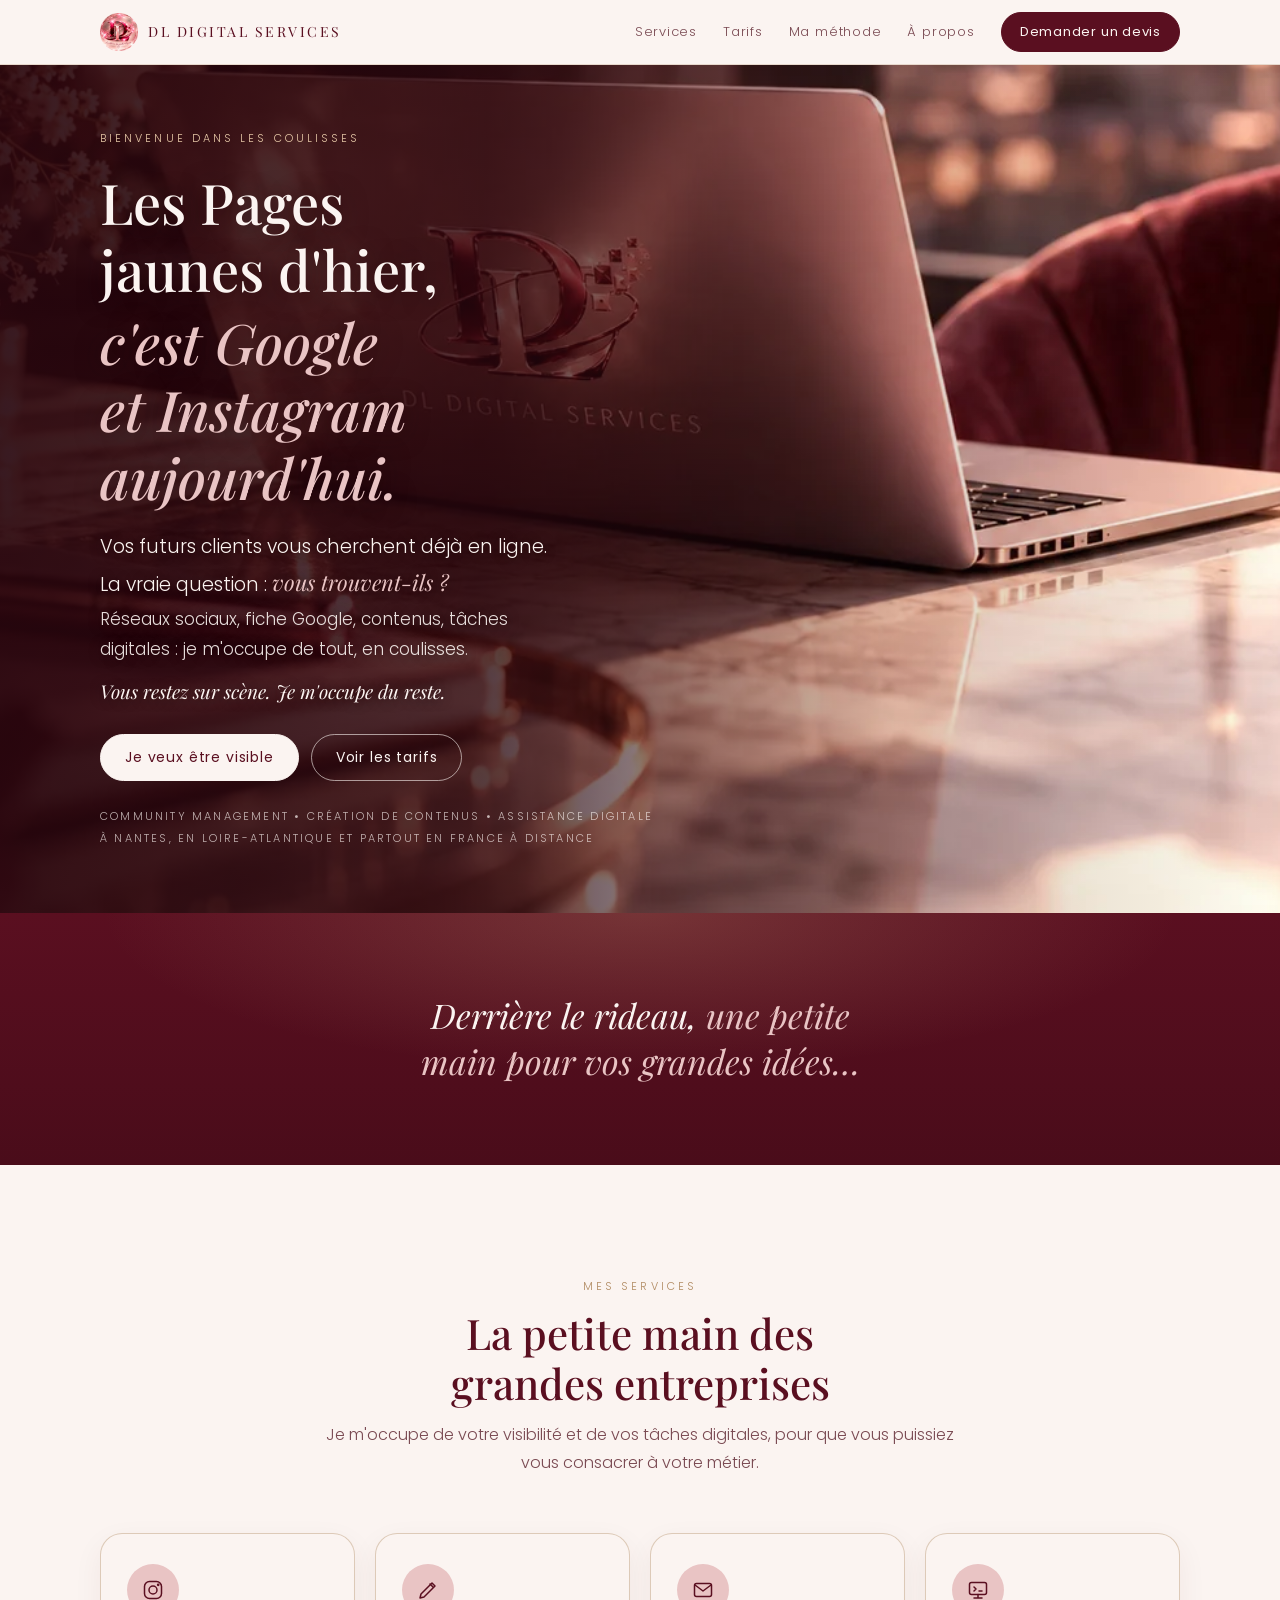
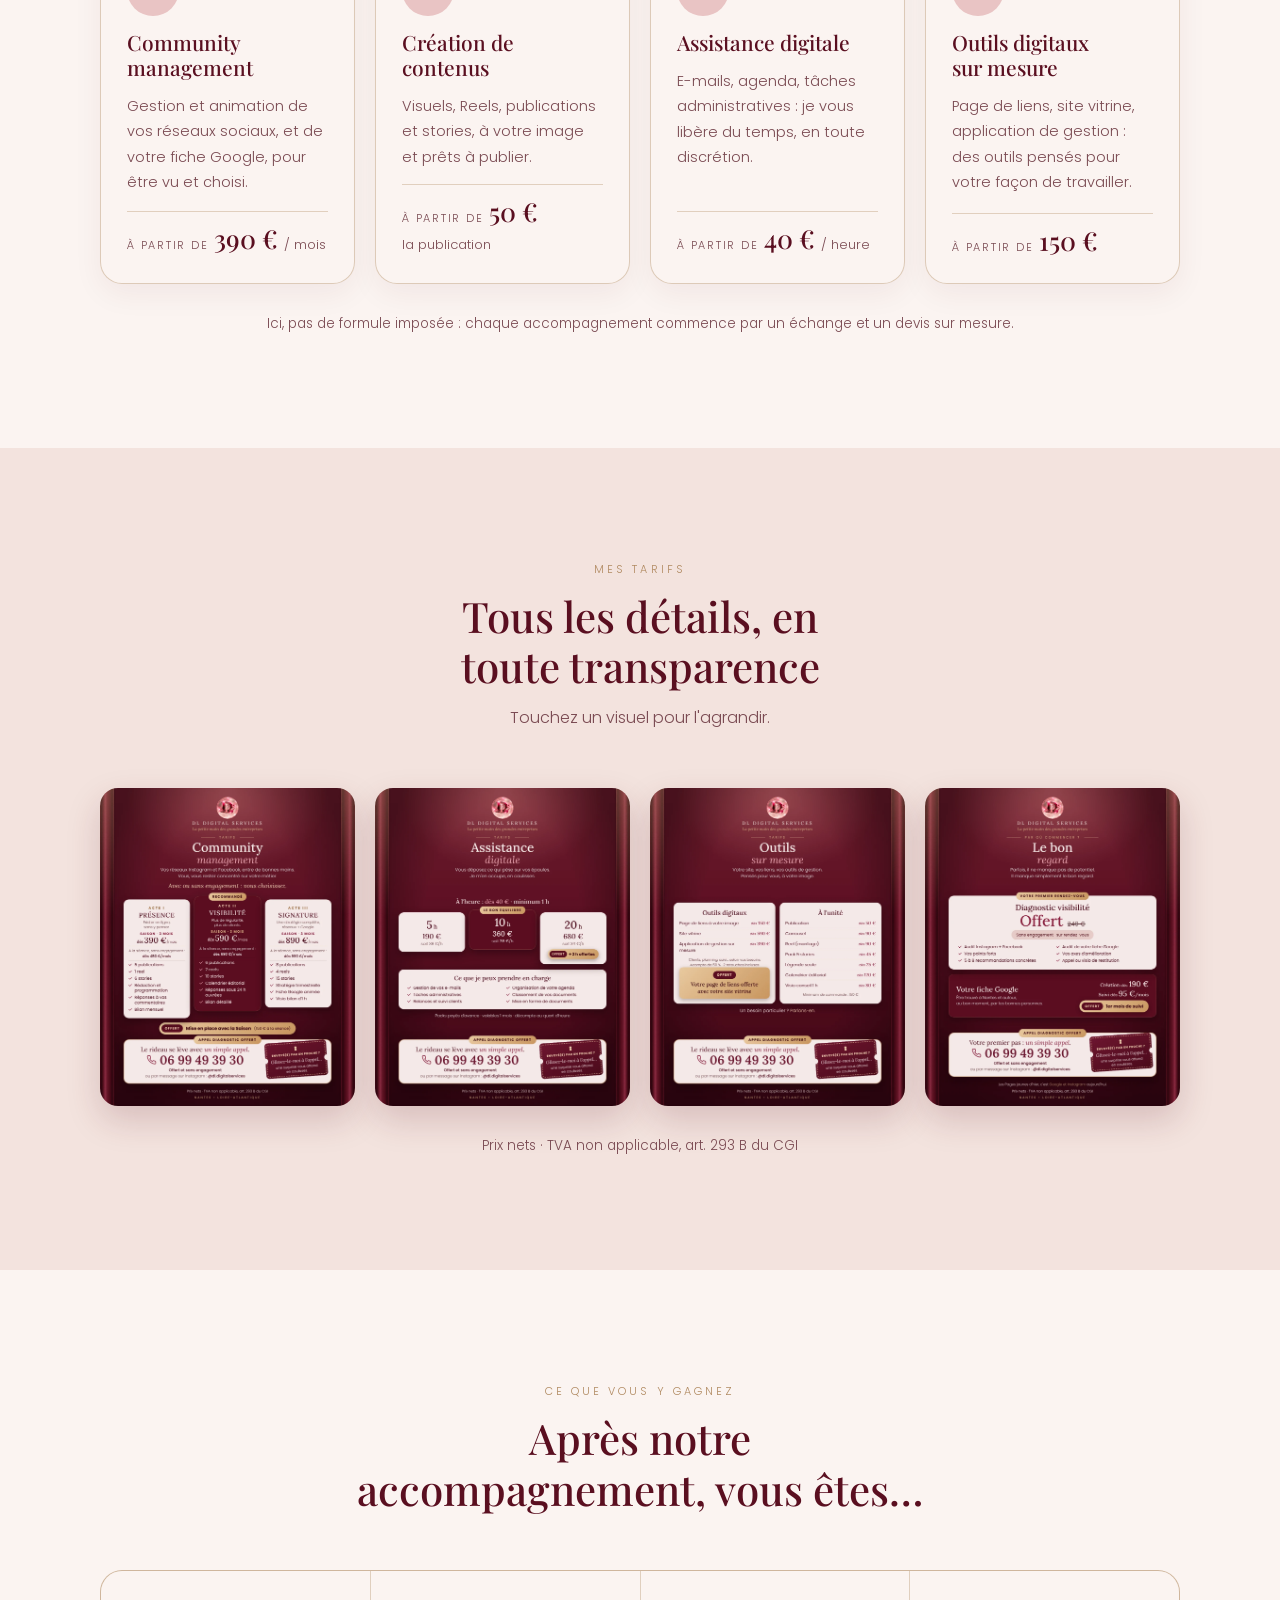
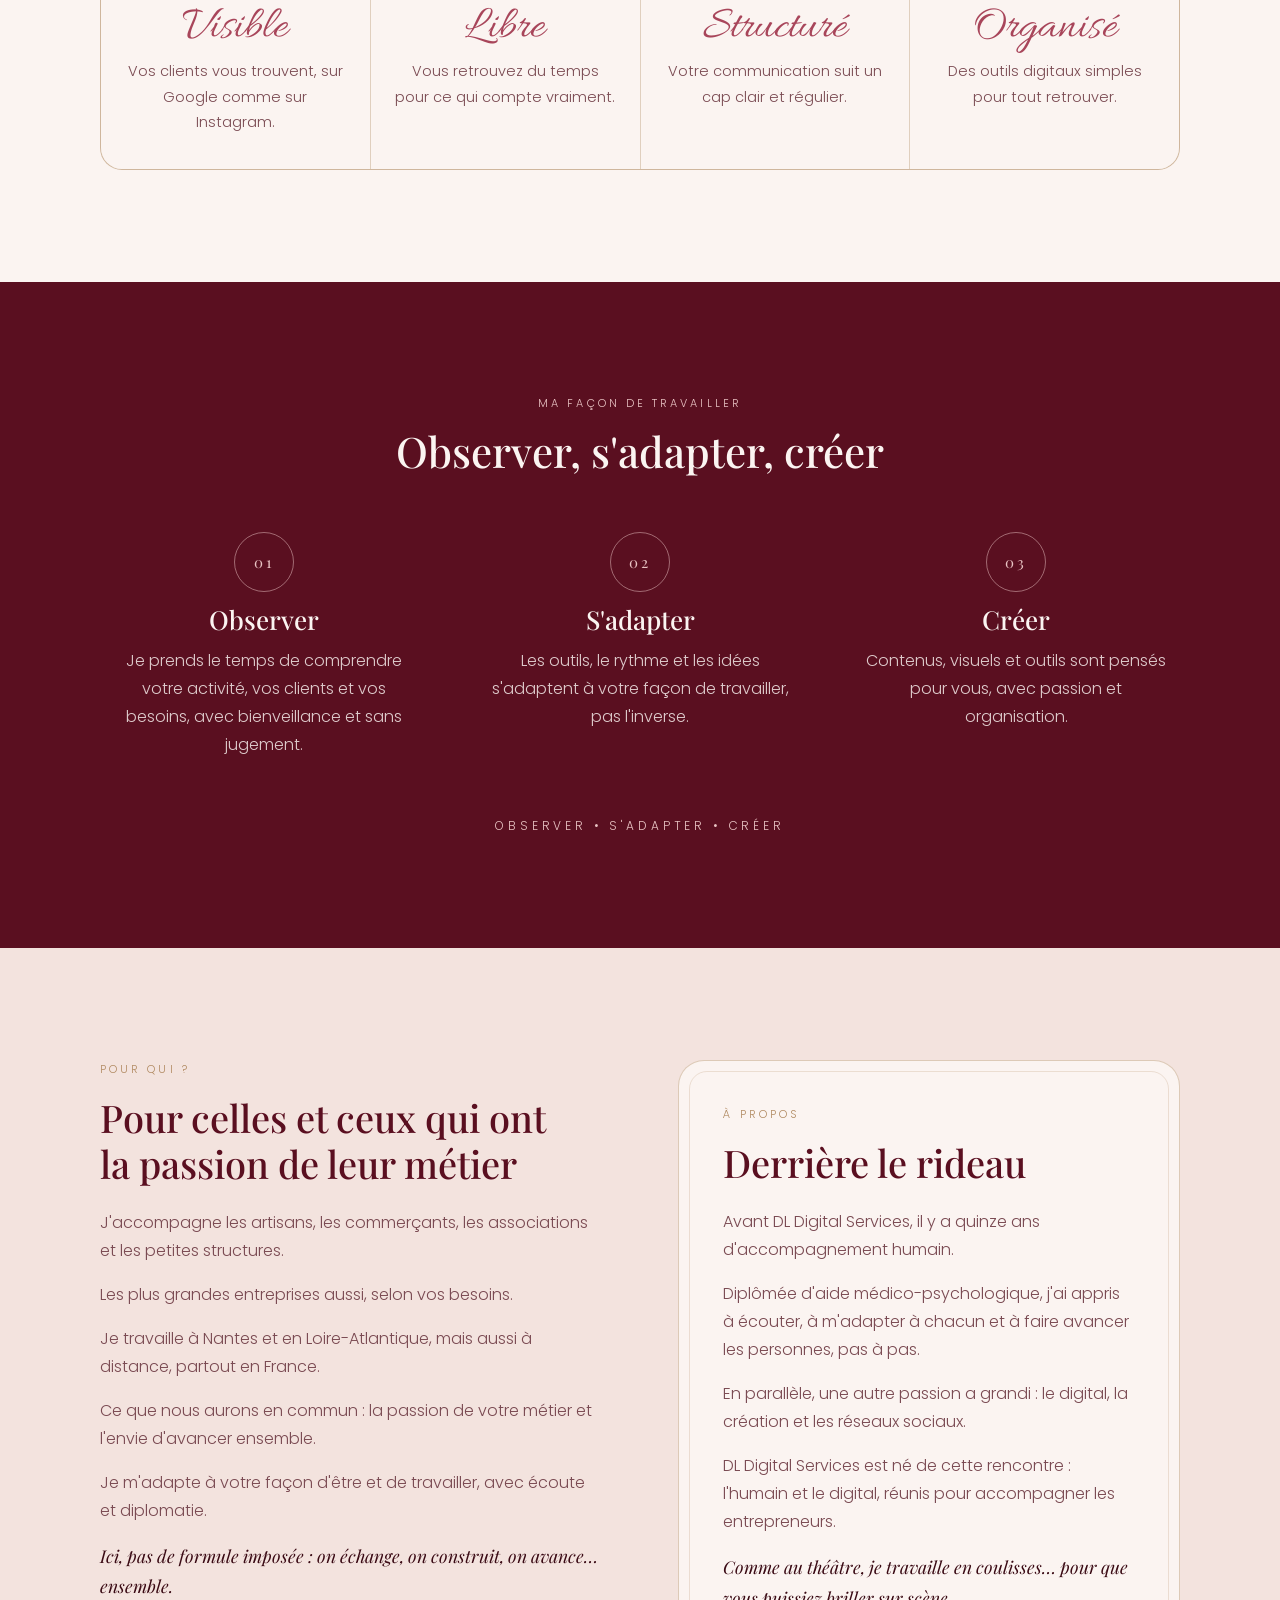
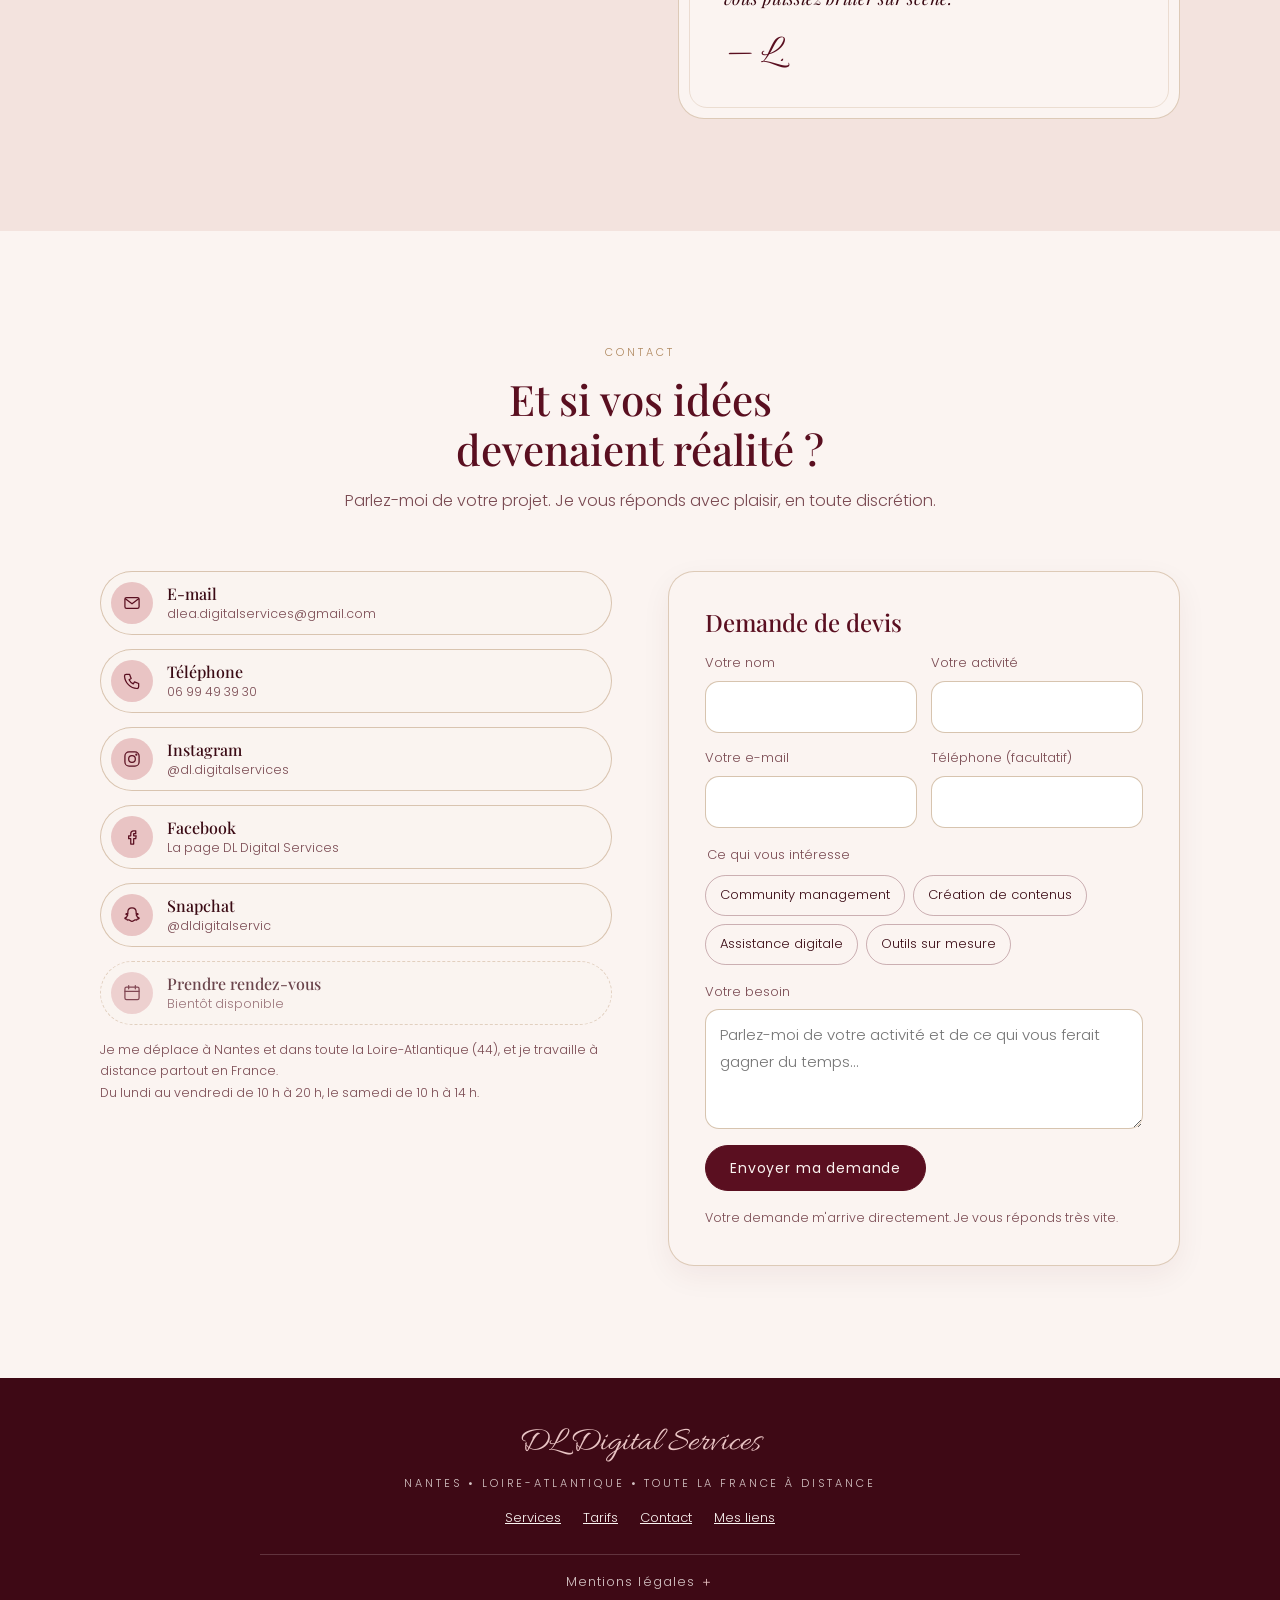
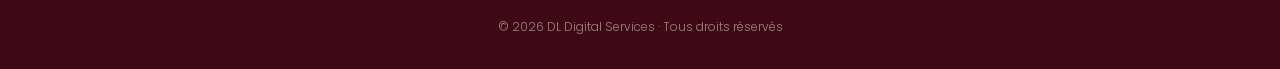
==== index.html @ a340f448 "Relier le site au domaine dldigitalservices.fr Co-Authored-By: Claude Opus 5.5 <noreply@anthropic.co" ====
<!doctype html>
<html lang="fr">
<head>
<meta charset="utf-8">
<meta name="viewport" content="width=device-width, initial-scale=1, viewport-fit=cover">
<title>Community manager &amp; assistante digitale à Nantes | DL Digital Services</title>
<meta name="description" content="Community manager et assistante digitale à Nantes (44) : réseaux sociaux, fiche Google, création de contenus et outils digitaux sur mesure.">
<link rel="canonical" href="https://dldigitalservices.fr/">
<meta name="robots" content="index, follow">
<meta property="og:site_name" content="DL Digital Services">
<meta property="og:locale" content="fr_FR">
<meta property="og:url" content="https://dldigitalservices.fr/">
<meta property="og:title" content="DL Digital Services · Community manager &amp; assistante digitale à Nantes">
<meta property="og:description" content="Bienvenue dans les coulisses. Community management, création de contenus, assistance digitale et outils digitaux sur mesure à Nantes, en Loire-Atlantique et partout en France à distance.">
<meta name="twitter:card" content="summary">
<script type="application/ld+json">
{
 "@context": "https://schema.org",
 "@type": "ProfessionalService",
 "name": "DL Digital Services",
 "slogan": "La petite main des grandes entreprises",
 "description": "Community manager et assistante digitale à Nantes : réseaux sociaux, fiche Google, création de contenus et outils digitaux sur mesure.",
 "url": "https://dldigitalservices.fr/",
 "logo": "https://dldigitalservices.fr/liens/logo.png",
 "image": "https://dldigitalservices.fr/liens/logo.png",
 "telephone": "+33699493930",
 "email": "dlea.digitalservices@gmail.com",
 "address": {
  "@type": "PostalAddress",
  "addressLocality": "Nantes",
  "addressRegion": "Pays de la Loire",
  "addressCountry": "FR"
 },
 "areaServed": [
  {
   "@type": "City",
   "name": "Nantes"
  },
  {
   "@type": "AdministrativeArea",
   "name": "Loire-Atlantique"
  },
  {
   "@type": "Country",
   "name": "France"
  }
 ],
 "openingHoursSpecification": [
  {
   "@type": "OpeningHoursSpecification",
   "dayOfWeek": [
    "Monday",
    "Tuesday",
    "Wednesday",
    "Thursday",
    "Friday"
   ],
   "opens": "10:00",
   "closes": "20:00"
  },
  {
   "@type": "OpeningHoursSpecification",
   "dayOfWeek": "Saturday",
   "opens": "10:00",
   "closes": "14:00"
  }
 ],
 "knowsAbout": [
  "Community management",
  "Création de contenus",
  "Assistance digitale",
  "Gestion de fiche Google",
  "Création de sites internet",
  "Outils digitaux sur mesure"
 ],
 "sameAs": [
  "https://www.instagram.com/dl.digitalservices/",
  "https://www.facebook.com/share/18D9hMTPxV/",
  "https://www.snapchat.com/@dldigitalservic"
 ]
}
</script>
<meta property="og:image" content="https://dldigitalservices.fr/liens/logo.png">
<meta property="og:type" content="website">
<meta name="theme-color" content="#5A0F20">
<link rel="icon" href="liens/logo.png">
<link rel="preload" as="image" href="images/rideau-velours.webp" type="image/webp">
<link rel="preconnect" href="https://fonts.googleapis.com">
<link rel="preconnect" href="https://fonts.gstatic.com" crossorigin>
<link rel="stylesheet" href="https://fonts.googleapis.com/css2?family=Allura&family=Playfair+Display:ital,wght@0,500;1,500&family=Poppins:wght@300;400&display=swap">
<style>
  /* Site vitrine : le bureau d'autrefois derrière le rideau. Ivoire, bordeaux, rose poudré, or rosé. */
  :root{
    --ivoire:#FBF4F1; --voile:#F3E3DE; --bordeaux:#5A0F20; --bordeaux-ombre:#3E0915; --bordeaux-clair:#7A2236;
    --encre:#3A0A14; --encre-douce:#7A4A52; --rose-poudre:#E9C4C4; --rose-signature:#A8455A; --or-rose:#B08960;
    --titre:"Playfair Display","Didot",Georgia,serif;
    --texte:"Poppins","Helvetica Neue",Arial,sans-serif;
    --signature:"Allura","Snell Roundhand",cursive;
    --rideau:clamp(18px,6vw,96px);
    --large:min(1080px, calc(100% - 32px));
    color-scheme:light;
  }
  *{box-sizing:border-box}
  html{scroll-behavior:smooth;scroll-padding-top:72px}
  body{margin:0;background:var(--ivoire);color:var(--encre);font-family:var(--texte);font-weight:300;font-size:16px;line-height:1.75;-webkit-font-smoothing:antialiased;overflow-x:hidden}
  h1,h2,h3{font-family:var(--titre);font-weight:500;color:var(--bordeaux);margin:0;line-height:1.2;text-wrap:balance}
  p{margin:0}
  a{color:var(--bordeaux)}
  :focus-visible{outline:2px solid var(--bordeaux);outline-offset:3px}

  /* ---------- Le rideau qui se lève à l'arrivée ---------- */
  /* Rideaux de velours bordeaux, sobres : deux pans qui s'ouvrent en deux, une fine tringle en laiton patiné */
  .lever{position:fixed;inset:0;z-index:50;pointer-events:none;overflow:hidden;background:#140205;animation:eteindre 1.6s ease 1.2s forwards, disparaitre .9s ease 3.6s forwards}
  .pan{position:absolute;top:0;bottom:0;width:51%;overflow:hidden;will-change:transform;
    animation-duration:2.6s;animation-timing-function:cubic-bezier(.6,0,.2,1);animation-delay:.9s;animation-fill-mode:forwards}
  /* Velours de secours : les pans restent bordeaux même si la photo du rideau n'est pas encore chargée */
  .pan{background:repeating-linear-gradient(90deg,#5A0F20 0px,#3E0915 14px,#7A2236 26px,#5A0F20 36px)}
  .pan::before{content:"";position:absolute;inset:0;background:url(images/rideau-velours.webp) center top/auto 100% repeat-x}
  .pan::after{content:"";position:absolute;inset:0;background:radial-gradient(ellipse 80% 60% at 50% 35%, rgba(255,215,190,.08), transparent 70%)}
  .pan.d::before{transform:scaleX(-1)}
  .pan.g{left:0;transform-origin:left top;animation-name:ouvrir-g;box-shadow:16px 0 36px rgba(0,0,0,.55)}
  .pan.d{right:0;transform-origin:right top;animation-name:ouvrir-d;box-shadow:-16px 0 36px rgba(0,0,0,.55)}
  .tringle{position:absolute;left:0;right:0;top:0;height:9px;z-index:2;
    background:linear-gradient(180deg,#3a2a17 0%,#9c7a4c 35%,#d9bd8c 50%,#8a6a3e 70%,#2e2010 100%);
    box-shadow:0 3px 10px rgba(0,0,0,.6);}
  @keyframes ouvrir-g{
    0%{transform:none}
    30%{transform:scaleX(.82) skewY(.5deg)}
    100%{transform:scaleX(.13) skewY(0)}}
  @keyframes ouvrir-d{
    0%{transform:none}
    30%{transform:scaleX(.82) skewY(-.5deg)}
    100%{transform:scaleX(.13) skewY(0)}}
  /* Le rideau attend que la photo du velours soit chargée avant de s'ouvrir : toujours le même rideau */
  .lever:not(.pret),.lever:not(.pret) .pan{animation-play-state:paused}
  @keyframes ouvrir-doux{from{transform:none}to{transform:scaleX(.13)}}
  @keyframes disparaitre{to{opacity:0}}
  @keyframes eteindre{to{background:transparent}}
  @keyframes eteindre-tringle{to{opacity:0;transform:translateY(-10px)}}

  /* ---------- En-tête ---------- */
  header{position:sticky;top:0;z-index:20;background:rgba(251,244,241,.86);-webkit-backdrop-filter:blur(10px);backdrop-filter:blur(10px);border-bottom:1px solid rgba(176,137,96,.25)}
  .barre{width:var(--large);margin:0 auto;height:64px;display:flex;align-items:center;justify-content:space-between;gap:16px}
  .nom{display:flex;align-items:center;gap:10px;text-decoration:none;color:var(--bordeaux);font-family:var(--titre);font-size:14px;letter-spacing:.18em;text-transform:uppercase;white-space:nowrap}
  .nom img{width:38px;height:38px}
  .menu{display:flex;align-items:center;gap:26px}
  .menu a{font-size:13px;letter-spacing:.06em;text-decoration:none;color:var(--encre-douce)}
  .menu a:hover{color:var(--bordeaux)}
  .bouton{display:inline-flex;align-items:center;justify-content:center;gap:10px;min-height:46px;padding:10px 24px;border-radius:999px;background:var(--bordeaux);color:var(--ivoire)!important;text-decoration:none;font-family:var(--texte);font-size:14px;font-weight:400;letter-spacing:.06em;border:1px solid var(--bordeaux);cursor:pointer;transition:background .25s ease, transform .25s ease}
  .bouton:hover{background:#6B1428;transform:translateY(-1px)}
  .bouton.leger{background:transparent;color:var(--bordeaux)!important;border-color:rgba(90,15,32,.4)}
  .bouton.leger:hover{background:rgba(233,196,196,.35)}
  .menu .bouton{min-height:40px;padding:8px 18px;font-size:13px}
  @media (max-width:820px){.menu a:not(.bouton){display:none}.nom span{display:none}}

  /* ---------- Accueil : la scène ---------- */
  /* Fond : la vraie photo du bureau, voilée de bordeaux pour que le texte reste lisible */
  .scene{position:relative;overflow:hidden;min-height:calc(100vh - 64px);min-height:calc(100svh - 64px);display:grid;place-items:center;background:var(--bordeaux-ombre)}
  .scene .photo{position:absolute;inset:0;width:100%;height:100%;object-fit:cover;object-position:70% 50%}
  .scene .voile-photo{position:absolute;inset:0;background:linear-gradient(90deg, rgba(40,6,14,.92) 0%, rgba(40,6,14,.78) 38%, rgba(40,6,14,.15) 70%, transparent 100%)}
  .scene{place-items:center start}
  .accueil{position:relative;z-index:2;width:min(560px, calc(100% - 32px));margin-left:max(16px, calc((100% - 1080px) / 2));padding-block:64px;text-align:left;display:flex;flex-direction:column;align-items:flex-start;gap:20px;color:var(--ivoire)}
  .accueil .actions{justify-content:flex-start}
  @media (max-width:760px){
    .scene{display:block;min-height:0}
    .scene .photo{position:relative;display:block;height:auto;aspect-ratio:1254/654;object-position:center}
    .scene .voile-photo{inset:auto 0 auto 0;top:0;height:calc((100vw) * 654 / 1254);background:linear-gradient(180deg, transparent 55%, var(--bordeaux-ombre) 100%)}
    .accueil{margin:0 auto;padding-block:28px 48px;text-align:center;align-items:center}
    .accueil .actions{justify-content:center}
    .rassure{letter-spacing:.1em;font-size:10.5px}
  }
  .petit-titre{font-size:11px;letter-spacing:.28em;text-transform:uppercase;color:var(--or-rose)}
  .accueil .petit-titre{color:#E7C9A8}
  .accueil h1{font-size:clamp(32px,6.4vw,56px);color:var(--ivoire);text-shadow:0 2px 24px rgba(30,4,10,.5)}
  .accueil h1 em{font-style:italic;color:var(--rose-poudre);display:block;margin-top:.1em}
  .poeme{display:flex;flex-direction:column;gap:4px;color:rgba(251,244,241,.9);font-size:clamp(15px,2.2vw,17px);text-shadow:0 1px 12px rgba(30,4,10,.6)}
  .poeme p{text-wrap:balance}
  .poeme .question{font-size:1.12em;color:var(--ivoire)}
  .poeme strong{font-weight:400;color:var(--rose-poudre);font-family:var(--titre);font-style:italic;font-size:1.15em}
  .rassure{font-size:11px;letter-spacing:.2em;text-transform:uppercase;color:rgba(251,244,241,.7);line-height:2;margin-top:4px}
  .poeme .fort{color:var(--ivoire);font-family:var(--titre);font-style:italic;font-size:1.12em;margin-top:6px}
  .accueil .bouton.leger{color:var(--ivoire)!important;border-color:rgba(251,244,241,.6)}
  .accueil .bouton.leger:hover{background:rgba(251,244,241,.12)}
  .accueil .bouton:not(.leger){background:var(--ivoire);color:var(--bordeaux)!important;border-color:var(--ivoire)}
  .actions{display:flex;flex-wrap:wrap;justify-content:center;gap:12px;margin-top:6px}
  .filet{display:flex;align-items:center;gap:10px;color:var(--or-rose);justify-content:center}
  .filet::before,.filet::after{content:"";width:56px;height:1px;background:var(--or-rose)}
  .filet svg{width:14px;height:14px}

  /* ---------- Sections ---------- */
  section{padding-block:clamp(64px,10vw,112px)}
  .contenu{width:var(--large);margin:0 auto}
  .entete{text-align:center;max-width:640px;margin:0 auto clamp(36px,6vw,56px);display:flex;flex-direction:column;gap:12px;align-items:center}
  .entete h2{font-size:clamp(28px,4.6vw,42px)}
  .entete p{color:var(--encre-douce)}
  .voile{background:var(--voile)}
  .sombre{background:var(--bordeaux);color:var(--ivoire)}
  .sombre h2,.sombre h3{color:var(--ivoire)}

  /* Slogan */
  .slogan{padding-block:clamp(48px,8vw,80px);text-align:center;position:relative;overflow:hidden;
    background:
      radial-gradient(ellipse 60% 90% at 50% 0%, rgba(201,162,122,.25), transparent 70%),
      linear-gradient(180deg, var(--bordeaux) 0%, #4A0C1A 100%)}
  .slogan blockquote{margin:0 auto;width:min(820px, calc(100% - 32px));font-family:var(--titre);font-style:italic;font-size:clamp(22px,3.8vw,34px);line-height:1.35;color:var(--ivoire);text-wrap:balance}
  .slogan blockquote span{color:var(--rose-poudre)}

  /* Services */
  .grille{display:grid;grid-template-columns:repeat(auto-fit,minmax(min(100%,240px),1fr));gap:20px}
  .carte{position:relative;background:rgba(251,244,241,.9);border:1px solid rgba(176,137,96,.4);border-radius:22px;padding:30px 26px 26px;display:flex;flex-direction:column;gap:14px;box-shadow:0 10px 30px rgba(90,15,32,.06);transition:transform .3s ease, box-shadow .3s ease}
  .carte:hover{transform:translateY(-3px);box-shadow:0 16px 36px rgba(90,15,32,.12)}
  .icone{width:52px;height:52px;border-radius:50%;display:grid;place-items:center;background:var(--rose-poudre);color:var(--bordeaux)}
  .icone svg{width:24px;height:24px;fill:none;stroke:currentColor;stroke-width:1.5;stroke-linecap:round;stroke-linejoin:round}
  .carte h3{font-size:21px}
  .carte p{color:var(--encre-douce);font-size:14.5px;flex:1}
  .prix{border-top:1px solid rgba(176,137,96,.35);padding-top:14px;display:flex;align-items:baseline;gap:6px;flex-wrap:wrap}
  .prix small{font-size:11px;letter-spacing:.16em;text-transform:uppercase;color:var(--encre-douce)}
  .prix b{font-family:var(--titre);font-weight:500;font-size:26px;color:var(--bordeaux);line-height:1}
  .prix i{font-style:normal;font-size:13px;color:var(--encre-douce)}
  .note{text-align:center;color:var(--encre-douce);font-size:13.5px;margin-top:28px}

  /* Tarifs : les visuels */
  .tarifs{display:grid;grid-template-columns:repeat(auto-fit,minmax(min(100%,230px),1fr));gap:20px}
  .vignette{padding:0;border:0;background:none;cursor:zoom-in;border-radius:18px;overflow:hidden;box-shadow:0 14px 34px rgba(90,15,32,.18);transition:transform .3s ease, box-shadow .3s ease}
  .vignette:hover{transform:translateY(-4px);box-shadow:0 20px 44px rgba(90,15,32,.26)}
  .vignette img{display:block;width:100%;height:auto;aspect-ratio:1080/1350}
  dialog#loupe{border:0;padding:0;background:transparent;max-width:min(560px,94vw);max-height:94vh;overflow:visible}
  dialog#loupe::backdrop{background:rgba(30,4,10,.82)}
  dialog#loupe img{display:block;width:100%;height:auto;max-height:90vh;object-fit:contain;border-radius:14px}
  .fermer{position:absolute;top:-14px;right:-10px;width:40px;height:40px;border-radius:50%;border:0;background:var(--ivoire);color:var(--bordeaux);font-size:24px;line-height:1;cursor:pointer;box-shadow:0 4px 14px rgba(0,0,0,.3)}

  /* Ce que vous y gagnez */
  .gains{display:grid;grid-template-columns:repeat(auto-fit,minmax(min(100%,200px),1fr));gap:1px;background:rgba(176,137,96,.35);border:1px solid rgba(176,137,96,.35);border-radius:22px;overflow:hidden}
  .gain{background:var(--ivoire);padding:34px 24px;text-align:center;display:flex;flex-direction:column;gap:8px;align-items:center}
  .gain b{font-family:var(--signature);font-weight:400;font-size:46px;line-height:1;color:var(--rose-signature)}
  .gain p{font-size:14.5px;color:var(--encre-douce);max-width:220px}

  /* Méthode */
  .methode{display:grid;grid-template-columns:repeat(auto-fit,minmax(min(100%,260px),1fr));gap:clamp(28px,4vw,48px);counter-reset:etape}
  .etape{display:flex;flex-direction:column;gap:12px;text-align:center;align-items:center}
  .etape::before{counter-increment:etape;content:"0" counter(etape);font-family:var(--titre);font-size:15px;letter-spacing:.2em;color:var(--rose-poudre);border:1px solid rgba(233,196,196,.5);border-radius:50%;width:58px;height:58px;display:grid;place-items:center}
  .etape h3{font-size:26px}
  .etape p{color:rgba(251,244,241,.82);max-width:300px}
  .devise{text-align:center;margin-top:clamp(40px,6vw,56px);font-size:12px;letter-spacing:.32em;text-transform:uppercase;color:var(--rose-poudre)}

  /* Pour qui + À propos */
  .duo{display:grid;grid-template-columns:repeat(auto-fit,minmax(min(100%,380px),1fr));gap:clamp(36px,6vw,80px);align-items:start}
  .texte{display:flex;flex-direction:column;gap:16px}
  .texte h2{font-size:clamp(28px,4.2vw,38px);margin-bottom:6px}
  .texte p{color:var(--encre-douce)}
  .texte .chute{color:var(--encre);font-family:var(--titre);font-style:italic;font-size:1.1em}
  .encadre{background:var(--ivoire);border:1px solid rgba(176,137,96,.4);border-radius:26px;padding:clamp(28px,4vw,44px);position:relative}
  .encadre::before{content:"";position:absolute;inset:10px;border:1px solid rgba(176,137,96,.22);border-radius:18px;pointer-events:none}
  .signe{font-family:var(--signature);font-size:40px;color:var(--bordeaux);line-height:1;margin-top:4px}

  /* Contact */
  .contact{display:grid;grid-template-columns:repeat(auto-fit,minmax(min(100%,320px),1fr));gap:clamp(28px,5vw,56px);align-items:start}
  .coordonnees{display:flex;flex-direction:column;gap:14px}
  .ligne{display:flex;align-items:center;gap:14px;min-height:60px;padding:10px 18px 10px 10px;border-radius:999px;text-decoration:none;color:var(--encre);background:rgba(251,244,241,.8);border:1px solid rgba(176,137,96,.45);transition:transform .25s ease}
  .ligne:hover{transform:translateY(-2px)}
  .ligne .icone{width:42px;height:42px;flex:none;display:grid;place-items:center}
  .ligne .icone svg{width:20px;height:20px}
  .ligne span{display:flex;flex-direction:column;line-height:1.4;min-width:0}
  .ligne b{font-family:var(--titre);font-weight:500;font-size:16px}
  .ligne small{font-size:12.5px;color:var(--encre-douce);overflow-wrap:anywhere}
  .ligne.bientot{border-style:dashed;opacity:.75}
  .ligne.bientot:hover{transform:none}
  form{background:var(--ivoire);border:1px solid rgba(176,137,96,.4);border-radius:26px;padding:clamp(24px,4vw,36px);display:grid;gap:16px;box-shadow:0 10px 30px rgba(90,15,32,.06)}
  form h3{font-size:24px}
  .champs{display:grid;grid-template-columns:repeat(auto-fit,minmax(min(100%,200px),1fr));gap:14px}
  label{display:flex;flex-direction:column;gap:6px;font-size:13px;color:var(--encre-douce)}
  input,textarea{font:inherit;font-size:15px;color:var(--encre);background:#fff;border:1px solid rgba(176,137,96,.5);border-radius:14px;padding:12px 14px;width:100%}
  input:focus,textarea:focus{outline:2px solid var(--rose-signature);outline-offset:1px;border-color:transparent}
  textarea{min-height:120px;resize:vertical}
  fieldset{border:0;margin:0;padding:0;display:flex;flex-direction:column;gap:10px}
  legend{font-size:13px;color:var(--encre-douce);margin-bottom:8px}
  .puces{display:flex;flex-wrap:wrap;gap:8px}
  .puce{position:relative}
  .puce input{position:absolute;opacity:0;width:1px;height:1px}
  .puce span{display:inline-block;padding:8px 14px;border-radius:999px;border:1px solid rgba(90,15,32,.3);font-size:13px;color:var(--encre);cursor:pointer;transition:background .2s ease}
  .puce input:checked + span{background:var(--bordeaux);color:var(--ivoire);border-color:var(--bordeaux)}
  .puce input:focus-visible + span{outline:2px solid var(--bordeaux);outline-offset:2px}
  .aide{font-size:12.5px;color:var(--encre-douce)}
  form .bouton{justify-self:start}

  /* Pied de page */
  footer{background:var(--bordeaux-ombre);color:rgba(251,244,241,.8);padding-block:48px 32px;text-align:center}
  footer .contenu{display:flex;flex-direction:column;gap:14px;align-items:center}
  footer .sig{font-family:var(--signature);font-size:34px;color:var(--rose-poudre);line-height:1}
  footer .lieu{font-size:11px;letter-spacing:.26em;text-transform:uppercase}
  footer nav{display:flex;gap:22px;flex-wrap:wrap;justify-content:center;font-size:13px}
  footer a{color:var(--ivoire)}
  details.legal{width:min(760px,100%);text-align:left;margin-top:10px;border-top:1px solid rgba(251,244,241,.18);padding-top:16px}
  details.legal summary{cursor:pointer;text-align:center;font-size:13px;letter-spacing:.08em;list-style:none}
  details.legal summary::-webkit-details-marker{display:none}
  details.legal summary::after{content:" ＋";color:var(--rose-poudre)}
  details.legal[open] summary::after{content:" −"}
  .legal-corps{display:grid;gap:14px;margin-top:18px;font-size:13.5px;line-height:1.7}
  .legal-corps h4{font-family:var(--titre);font-weight:500;color:var(--rose-poudre);margin:0;font-size:16px}
  .copyright{font-size:12px;opacity:.65;margin-top:8px}

  /* Apparitions douces */
  .reveler{opacity:0;transform:translateY(16px);transition:opacity .9s ease, transform .9s ease}
  .reveler.vu{opacity:1;transform:none}

  @media (prefers-reduced-motion:reduce){
    html{scroll-behavior:auto}
    /* Animations réduites sur l'appareil : le rideau s'ouvre quand même, plus doucement */
    .pan.g,.pan.d{animation-name:ouvrir-doux;animation-timing-function:ease-in-out}
    .reveler{opacity:1;transform:none;transition:none}
    .carte,.bouton,.ligne{transition:none}
  }
</style>
</head>
<body>

<div class="lever" aria-hidden="true">
  <div class="pan g"></div><div class="pan d"></div>
  <div class="tringle"></div>
</div>

<header>
  <div class="barre">
    <a class="nom" href="#accueil"><img src="[data-uri]" alt="Logo DL Digital Services"><span>DL Digital Services</span></a>
    <nav class="menu" aria-label="Menu principal">
      <a href="#services">Services</a>
      <a href="#tarifs">Tarifs</a>
      <a href="#methode">Ma méthode</a>
      <a href="#a-propos">À propos</a>
      <a class="bouton" href="#contact">Demander un devis</a>
    </nav>
  </div>
</header>

<main>

  <!-- Accueil -->
  <div class="scene" id="accueil">
    <img class="photo" src="images/fond-bureau.webp" alt="" fetchpriority="high">
    <div class="voile-photo"></div>

    <div class="accueil">
      <span class="petit-titre">Bienvenue dans les coulisses</span>
      <h1>Les Pages jaunes d'hier, <em>c'est Google et Instagram aujourd'hui.</em></h1>
      <div class="poeme">
        <p class="question">Vos futurs clients vous cherchent déjà en ligne.<br>La vraie question : <strong>vous trouvent-ils&nbsp;?</strong></p>
        <p>Réseaux sociaux, fiche Google, contenus, tâches digitales : je m'occupe de tout, en coulisses.</p>
        <p class="fort">Vous restez sur scène. Je m'occupe du reste.</p>
      </div>
      <div class="actions">
        <a class="bouton" href="#contact">Je veux être visible</a>
        <a class="bouton leger" href="#tarifs">Voir les tarifs</a>
      </div>
      <p class="rassure">Community management • Création de contenus • Assistance digitale<br>À Nantes, en Loire-Atlantique et partout en France à distance</p>
    </div>
  </div>

  <!-- Slogan -->
  <div class="slogan">
    <blockquote class="reveler">Derrière le rideau, <span>une petite main pour vos grandes idées…</span></blockquote>
  </div>

  <!-- Services -->
  <section id="services">
    <div class="contenu">
      <div class="entete reveler">
        <span class="petit-titre">Mes services</span>
        <h2>La petite main des grandes entreprises</h2>
        <p>Je m'occupe de votre visibilité et de vos tâches digitales, pour que vous puissiez vous consacrer à votre métier.</p>
      </div>

      <div class="grille">
        <article class="carte reveler">
          <div class="icone"><svg viewBox="0 0 24 24"><rect x="3.5" y="3.5" width="17" height="17" rx="5"/><circle cx="12" cy="12" r="4"/><circle cx="17.2" cy="6.8" r=".6"/></svg></div>
          <h3>Community management</h3>
          <p>Gestion et animation de vos réseaux sociaux, et de votre fiche Google, pour être vu et choisi.</p>
          <div class="prix"><small>À partir de</small><b>390 €</b><i>/ mois</i></div>
        </article>

        <article class="carte reveler">
          <div class="icone"><svg viewBox="0 0 24 24"><path d="M4 20l4-1 11-11-3-3L5 16l-1 4z"/><path d="M14 6l3 3"/></svg></div>
          <h3>Création de contenus</h3>
          <p>Visuels, Reels, publications et stories, à votre image et prêts à publier.</p>
          <div class="prix"><small>À partir de</small><b>50 €</b><i>la publication</i></div>
        </article>

        <article class="carte reveler">
          <div class="icone"><svg viewBox="0 0 24 24"><rect x="3.5" y="5.5" width="17" height="13" rx="2"/><path d="M4 7l8 6 8-6"/></svg></div>
          <h3>Assistance digitale</h3>
          <p>E-mails, agenda, tâches administratives : je vous libère du temps, en toute discrétion.</p>
          <div class="prix"><small>À partir de</small><b>40 €</b><i>/ heure</i></div>
        </article>

        <article class="carte reveler">
          <div class="icone"><svg viewBox="0 0 24 24"><rect x="3.5" y="4.5" width="17" height="12" rx="2"/><path d="M8 20h8M12 16.5V20"/><path d="M8 9l2 2-2 2M13 13h3"/></svg></div>
          <h3>Outils digitaux sur mesure</h3>
          <p>Page de liens, site vitrine, application de gestion : des outils pensés pour votre façon de travailler.</p>
          <div class="prix"><small>À partir de</small><b>150 €</b></div>
        </article>
      </div>

      <p class="note reveler">Ici, pas de formule imposée : chaque accompagnement commence par un échange et un devis sur mesure.</p>
    </div>
  </section>

  <!-- Tarifs détaillés : les visuels de Léa -->
  <section class="voile" id="tarifs">
    <div class="contenu">
      <div class="entete reveler">
        <span class="petit-titre">Mes tarifs</span>
        <h2>Tous les détails, en toute transparence</h2>
        <p>Touchez un visuel pour l'agrandir.</p>
      </div>
      <div class="tarifs">
        <button class="vignette reveler" type="button" data-grand="images/tarif-community-management.webp"><img src="images/tarif-community-management.webp" alt="Tarifs community management en trois actes : Présence dès 390 € par mois, Visibilité dès 590 € par mois, Signature dès 890 € par mois avec la Saison de 3 mois (mise en place offerte), ou à la séance sans engagement dès 450, 690 et 990 € par mois. Appel diagnostic offert au 06 99 49 39 30." loading="lazy"></button>
        <button class="vignette reveler" type="button" data-grand="images/tarif-assistance-digitale.webp"><img src="images/tarif-assistance-digitale.webp" alt="Tarifs assistance digitale : dès 40 € de l'heure, pack 5 h à 190 €, pack 10 h à 360 €, pack 20 h à 680 € avec 2 heures offertes. Appel diagnostic offert au 06 99 49 39 30." loading="lazy"></button>
        <button class="vignette reveler" type="button" data-grand="images/tarif-outils-sur-mesure.webp"><img src="images/tarif-outils-sur-mesure.webp" alt="Tarifs outils sur mesure : page de liens dès 150 €, site vitrine dès 590 € avec la page de liens offerte, application de gestion dès 390 €, et prestations à l'unité dès 25 €. Appel diagnostic offert au 06 99 49 39 30." loading="lazy"></button>
        <button class="vignette reveler" type="button" data-grand="images/tarif-diagnostic-fiche-google.webp"><img src="images/tarif-diagnostic-fiche-google.webp" alt="Diagnostic visibilité offert, sans engagement (valeur 240 €). Fiche Google : création dès 190 €, suivi dès 95 € par mois, premier mois de suivi offert. Appel diagnostic offert au 06 99 49 39 30." loading="lazy"></button>
      </div>
      <p class="note reveler">Prix nets · TVA non applicable, art. 293 B du CGI</p>
    </div>
  </section>

  <dialog id="loupe" aria-label="Visuel agrandi">
    <button type="button" class="fermer" aria-label="Fermer">×</button>
    <img alt="">
  </dialog>

  <!-- Ce que vous y gagnez -->
  <section>
    <div class="contenu">
      <div class="entete reveler">
        <span class="petit-titre">Ce que vous y gagnez</span>
        <h2>Après notre accompagnement, vous êtes…</h2>
      </div>
      <div class="gains reveler">
        <div class="gain"><b>Visible</b><p>Vos clients vous trouvent, sur Google comme sur Instagram.</p></div>
        <div class="gain"><b>Libre</b><p>Vous retrouvez du temps pour ce qui compte vraiment.</p></div>
        <div class="gain"><b>Structuré</b><p>Votre communication suit un cap clair et régulier.</p></div>
        <div class="gain"><b>Organisé</b><p>Des outils digitaux simples pour tout retrouver.</p></div>
      </div>
    </div>
  </section>

  <!-- Méthode -->
  <section class="sombre" id="methode">
    <div class="contenu">
      <div class="entete reveler">
        <span class="petit-titre" style="color:var(--rose-poudre)">Ma façon de travailler</span>
        <h2>Observer, s'adapter, créer</h2>
      </div>
      <div class="methode">
        <div class="etape reveler">
          <h3>Observer</h3>
          <p>Je prends le temps de comprendre votre activité, vos clients et vos besoins, avec bienveillance et sans jugement.</p>
        </div>
        <div class="etape reveler">
          <h3>S'adapter</h3>
          <p>Les outils, le rythme et les idées s'adaptent à votre façon de travailler, pas l'inverse.</p>
        </div>
        <div class="etape reveler">
          <h3>Créer</h3>
          <p>Contenus, visuels et outils sont pensés pour vous, avec passion et organisation.</p>
        </div>
      </div>
      <p class="devise reveler">Observer • S'adapter • Créer</p>
    </div>
  </section>

  <!-- Pour qui + À propos -->
  <section class="voile" id="a-propos">
    <div class="contenu duo">
      <div class="texte reveler">
        <span class="petit-titre">Pour qui ?</span>
        <h2>Pour celles et ceux qui ont la passion de leur métier</h2>
        <p>J'accompagne les artisans, les commerçants, les associations et les petites structures.</p>
        <p>Les plus grandes entreprises aussi, selon vos besoins.</p>
        <p>Je travaille à Nantes et en Loire-Atlantique, mais aussi à distance, partout en France.</p>
        <p>Ce que nous aurons en commun : la passion de votre métier et l'envie d'avancer ensemble.</p>
        <p>Je m'adapte à votre façon d'être et de travailler, avec écoute et diplomatie.</p>
        <p class="chute">Ici, pas de formule imposée : on échange, on construit, on avance… ensemble.</p>
      </div>

      <div class="encadre texte reveler">
        <span class="petit-titre">À propos</span>
        <h2>Derrière le rideau</h2>
        <p>Avant DL Digital Services, il y a quinze ans d'accompagnement humain.</p>
        <p>Diplômée d'aide médico-psychologique, j'ai appris à écouter, à m'adapter à chacun et à faire avancer les personnes, pas à pas.</p>
        <p>En parallèle, une autre passion a grandi : le digital, la création et les réseaux sociaux.</p>
        <p>DL Digital Services est né de cette rencontre : l'humain et le digital, réunis pour accompagner les entrepreneurs.</p>
        <p class="chute">Comme au théâtre, je travaille en coulisses… pour que vous puissiez briller sur scène.</p>
        <span class="signe" aria-label="Signé L.">— L.</span>
      </div>
    </div>
  </section>

  <!-- Contact -->
  <section id="contact">
    <div class="contenu">
      <div class="entete reveler">
        <span class="petit-titre">Contact</span>
        <h2>Et si vos idées devenaient réalité ?</h2>
        <p>Parlez-moi de votre projet. Je vous réponds avec plaisir, en toute discrétion.</p>
      </div>

      <div class="contact">
        <div class="coordonnees reveler">
          <a class="ligne" href="mailto:dlea.digitalservices@gmail.com?subject=Mon%20projet">
            <span class="icone"><svg viewBox="0 0 24 24"><rect x="3.5" y="5.5" width="17" height="13" rx="2"/><path d="M4 7l8 6 8-6"/></svg></span>
            <span><b>E-mail</b><small>dlea.digitalservices@gmail.com</small></span>
          </a>
          <a class="ligne" href="tel:+33699493930">
            <span class="icone"><svg viewBox="0 0 24 24"><path d="M5 4h4l2 5-2.5 1.5a11 11 0 0 0 5 5L15 13l5 2v4a2 2 0 0 1-2 2A16 16 0 0 1 3 6a2 2 0 0 1 2-2"/></svg></span>
            <span><b>Téléphone</b><small>06 99 49 39 30</small></span>
          </a>
          <a class="ligne" href="https://www.instagram.com/dl.digitalservices/" target="_blank" rel="noopener">
            <span class="icone"><svg viewBox="0 0 24 24"><rect x="3.5" y="3.5" width="17" height="17" rx="5"/><circle cx="12" cy="12" r="4"/><circle cx="17.2" cy="6.8" r=".6"/></svg></span>
            <span><b>Instagram</b><small>@dl.digitalservices</small></span>
          </a>
          <a class="ligne" href="https://www.facebook.com/share/18D9hMTPxV/" target="_blank" rel="noopener">
            <span class="icone"><svg viewBox="0 0 24 24"><path d="M14 8h2.5V4.5H14A3.5 3.5 0 0 0 10.5 8v2.5H8V14h2.5v6.5H14V14h2.5l.5-3.5h-3V8z"/></svg></span>
            <span><b>Facebook</b><small>La page DL Digital Services</small></span>
          </a>
          <a class="ligne" href="https://www.snapchat.com/@dldigitalservic" target="_blank" rel="noopener">
            <span class="icone"><svg viewBox="0 0 24 24"><path d="M12 3.5c-3 0-5 2.2-5 5.2v2.1l-1.6-.4c-.6-.1-.9.6-.4 1l1.8 1c-.6 1.6-1.8 2.9-3.4 3.4.3.8 1.4 1 2.4 1.1.2.6.3 1.1.9 1.1.7 0 1.4-.3 2.3.2.9.5 1.7 1.3 3 1.3s2.1-.8 3-1.3c.9-.5 1.6-.2 2.3-.2.6 0 .7-.5.9-1.1 1-.1 2.1-.3 2.4-1.1-1.6-.5-2.8-1.8-3.4-3.4l1.8-1c.5-.4.2-1.1-.4-1l-1.6.4V8.7c0-3-2-5.2-5-5.2z"/></svg></span>
            <span><b>Snapchat</b><small>@dldigitalservic</small></span>
          </a>
          <div class="ligne bientot" aria-disabled="true">
            <span class="icone"><svg viewBox="0 0 24 24"><rect x="3.5" y="5" width="17" height="15" rx="2"/><path d="M3.5 10h17M8 3v4M16 3v4"/></svg></span>
            <span><b>Prendre rendez-vous</b><small>Bientôt disponible</small></span>
          </div>
          <p class="aide">Je me déplace à Nantes et dans toute la Loire-Atlantique (44), et je travaille à distance partout en France.<br>Du lundi au vendredi de 10 h à 20 h, le samedi de 10 h à 14 h.</p>
        </div>

        <form id="devis" class="reveler" novalidate>
          <h3>Demande de devis</h3>
          <div class="champs">
            <label>Votre nom<input name="nom" autocomplete="name" required></label>
            <label>Votre activité<input name="activite" autocomplete="organization"></label>
            <label>Votre e-mail<input name="email" type="email" autocomplete="email" required></label>
            <label>Téléphone (facultatif)<input name="tel" type="tel" autocomplete="tel"></label>
          </div>
          <fieldset>
            <legend>Ce qui vous intéresse</legend>
            <div class="puces">
              <label class="puce"><input type="checkbox" name="service" value="Community management"><span>Community management</span></label>
              <label class="puce"><input type="checkbox" name="service" value="Création de contenus"><span>Création de contenus</span></label>
              <label class="puce"><input type="checkbox" name="service" value="Assistance digitale"><span>Assistance digitale</span></label>
              <label class="puce"><input type="checkbox" name="service" value="Outils digitaux sur mesure"><span>Outils sur mesure</span></label>
            </div>
          </fieldset>
          <label>Votre besoin<textarea name="message" placeholder="Parlez-moi de votre activité et de ce qui vous ferait gagner du temps…"></textarea></label>
          <button class="bouton" type="submit">Envoyer ma demande</button>
          <p class="aide" id="aide-form">Votre demande m'arrive directement. Je vous réponds très vite.</p>
        </form>
      </div>
    </div>
  </section>

</main>

<footer>
  <div class="contenu">
    <span class="sig">DL Digital Services</span>
    <span class="lieu">Nantes • Loire-Atlantique • Toute la France à distance</span>
    <nav aria-label="Liens du pied de page">
      <a href="#services">Services</a>
      <a href="#tarifs">Tarifs</a>
      <a href="#contact">Contact</a>
      <a href="liens/">Mes liens</a>
    </nav>

    <details class="legal" id="mentions-legales">
      <summary>Mentions légales</summary>
      <div class="legal-corps">
        <div>
          <h4>Le site</h4>
          <p>DL Digital Services, micro-entreprise.<br>
          SIRET : 108 688 326 00017<br>
          TVA non applicable, art. 293 B du CGI<br>
          E-mail : <a href="mailto:dlea.digitalservices@gmail.com">dlea.digitalservices@gmail.com</a></p>
        </div>
        <div>
          <h4>Hébergement</h4>
          <p>GitHub, Inc. (GitHub Pages), 88 Colin P. Kelly Jr. Street, San Francisco, CA 94107, États-Unis.</p>
        </div>
        <div>
          <h4>Propriété intellectuelle</h4>
          <p>Le logo, les textes et les visuels de ce site appartiennent à DL Digital Services. Toute reproduction sans autorisation est interdite.</p>
        </div>
        <div>
          <h4>Données personnelles</h4>
          <p>Ce site ne dépose aucun cookie publicitaire. Les informations envoyées par le formulaire de devis passent par le service Formspree (États-Unis), qui me les transmet par e-mail. Elles servent uniquement à répondre à votre demande et ne sont jamais vendues ni cédées à des tiers. Vous pouvez demander à tout moment leur consultation ou leur suppression en écrivant à dlea.digitalservices@gmail.com.</p>
        </div>
        <div>
          <h4>Éditrice et directrice de la publication</h4>
          <p>Léa Dorsemaine, entrepreneuse individuelle<br>
          14 rue du Marquis de Maubreuil, 44470 Carquefou</p>
        </div>
      </div>
    </details>

    <p class="copyright">© 2026 DL Digital Services · Tous droits réservés</p>
  </div>
</footer>

<script>
  (function(){
    // Apparitions douces au défilement
    var els=document.querySelectorAll('.reveler');
    if('IntersectionObserver' in window){
      var io=new IntersectionObserver(function(entrees){
        entrees.forEach(function(e){ if(e.isIntersecting){ e.target.classList.add('vu'); io.unobserve(e.target); } });
      },{threshold:.12});
      els.forEach(function(el){ io.observe(el); });
    } else { els.forEach(function(el){ el.classList.add('vu'); }); }

    // Retirer le rideau d'ouverture une fois levé
    var lever=document.querySelector('.lever');
    if(lever){
      var velours=new Image();
      var lancer=function(){
        if(lever.classList.contains('pret')) return;
        lever.classList.add('pret');
        setTimeout(function(){ lever.remove(); }, 4600);
      };
      velours.onload=lancer; velours.onerror=lancer;
      velours.src='images/rideau-velours.webp';
      if(velours.complete) lancer();
      setTimeout(lancer, 2500); // connexion très lente : on ouvre quand même
    }

    // Loupe sur les visuels de tarifs
    var loupe=document.getElementById('loupe'), img=loupe.querySelector('img');
    document.querySelectorAll('.vignette').forEach(function(v){
      v.addEventListener('click',function(){
        img.src=v.dataset.grand; img.alt=v.querySelector('img').alt;
        if(loupe.showModal) loupe.showModal(); else window.open(v.dataset.grand);
      });
    });
    loupe.querySelector('.fermer').addEventListener('click',function(){ loupe.close(); });
    loupe.addEventListener('click',function(e){ if(e.target===loupe) loupe.close(); });

    // Formulaire de devis : envoi direct via Formspree
    var form=document.getElementById('devis'), aide=document.getElementById('aide-form');
    form.addEventListener('submit',function(ev){
      ev.preventDefault();
      var d=new FormData(form), nom=(d.get('nom')||'').trim(), email=(d.get('email')||'').trim();
      if(!nom || !email || email.indexOf('@')<1){
        aide.textContent='Merci d\'indiquer au moins votre nom et votre e-mail.';
        aide.style.color='var(--rose-signature)';
        (nom ? form.email : form.nom).focus();
        return;
      }
      var services=d.getAll('service');
      var envoi=new FormData();
      envoi.append('Nom',nom);
      envoi.append('Activité',d.get('activite')||'-');
      envoi.append('email',email);
      envoi.append('Téléphone',d.get('tel')||'-');
      envoi.append('Services',services.length?services.join(', '):'-');
      envoi.append('Besoin',d.get('message')||'-');
      envoi.append('_subject','Demande de devis - '+nom);
      var btn=form.querySelector('button[type=submit]');
      btn.disabled=true; btn.textContent='Envoi en cours…';
      aide.style.color='';
      fetch('https://formspree.io/f/xvkzvpwd',{method:'POST',body:envoi,headers:{'Accept':'application/json'}})
        .then(function(r){ if(!r.ok) throw new Error('envoi'); 
          form.innerHTML='<h3>Merci&nbsp;!</h3><p style="color:var(--encre-douce)">Votre demande est bien envoyée. Je vous réponds très vite, en toute discrétion.</p><span class="signe" style="font-family:var(--signature);font-size:36px;color:var(--bordeaux)">— L.</span>';
        })
        .catch(function(){
          btn.disabled=false; btn.textContent='Envoyer ma demande';
          aide.innerHTML='Oups, l\'envoi n\'a pas fonctionné. Réessayez, ou écrivez-moi à <a href="mailto:dlea.digitalservices@gmail.com">dlea.digitalservices@gmail.com</a>.';
          aide.style.color='var(--rose-signature)';
        });
    });
  })();
</script>
<!-- Cloudflare Web Analytics -->
 <script type='module' src='https://static.cloudflareinsights.com/beacon.min.js' data-cf-beacon='{"token": "1a49130265fc4ca499e2a1bd498a2efb"}'></script><!-- End Cloudflare Web Analytics --></body>
</html>
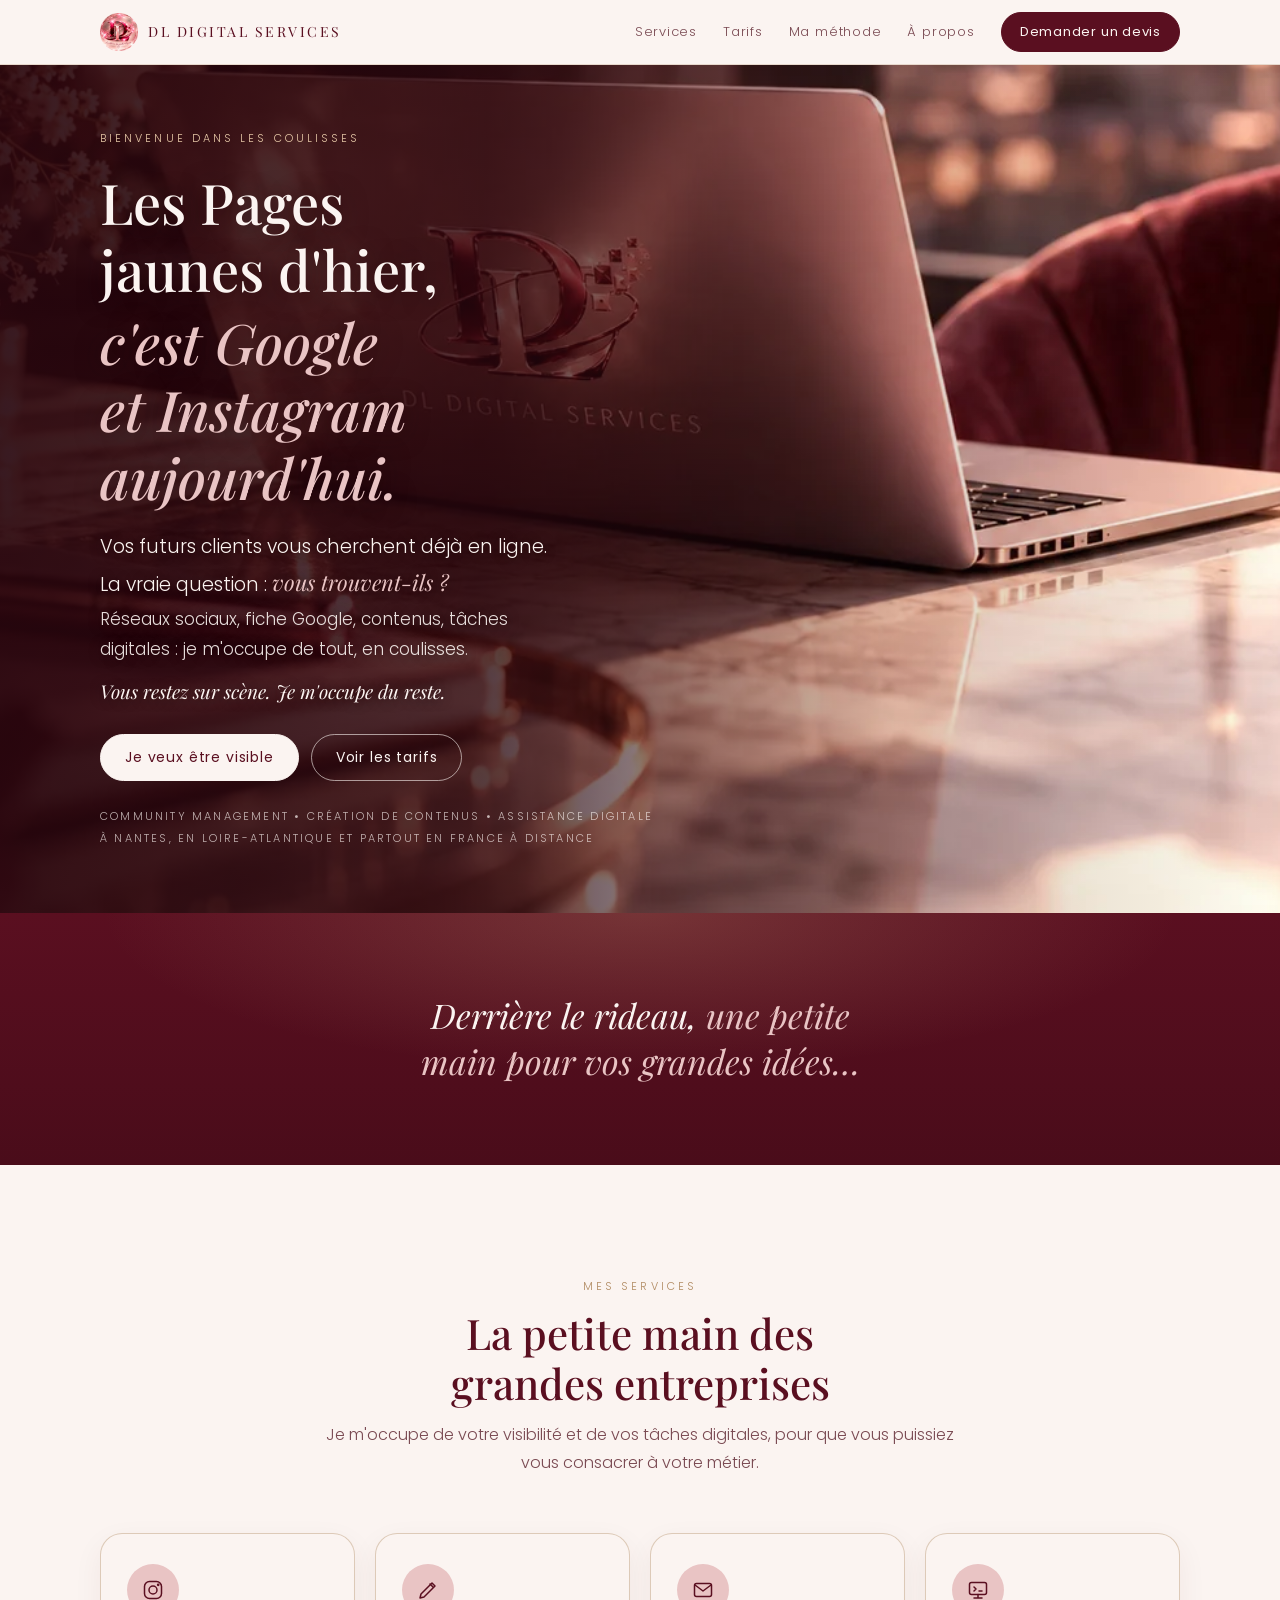
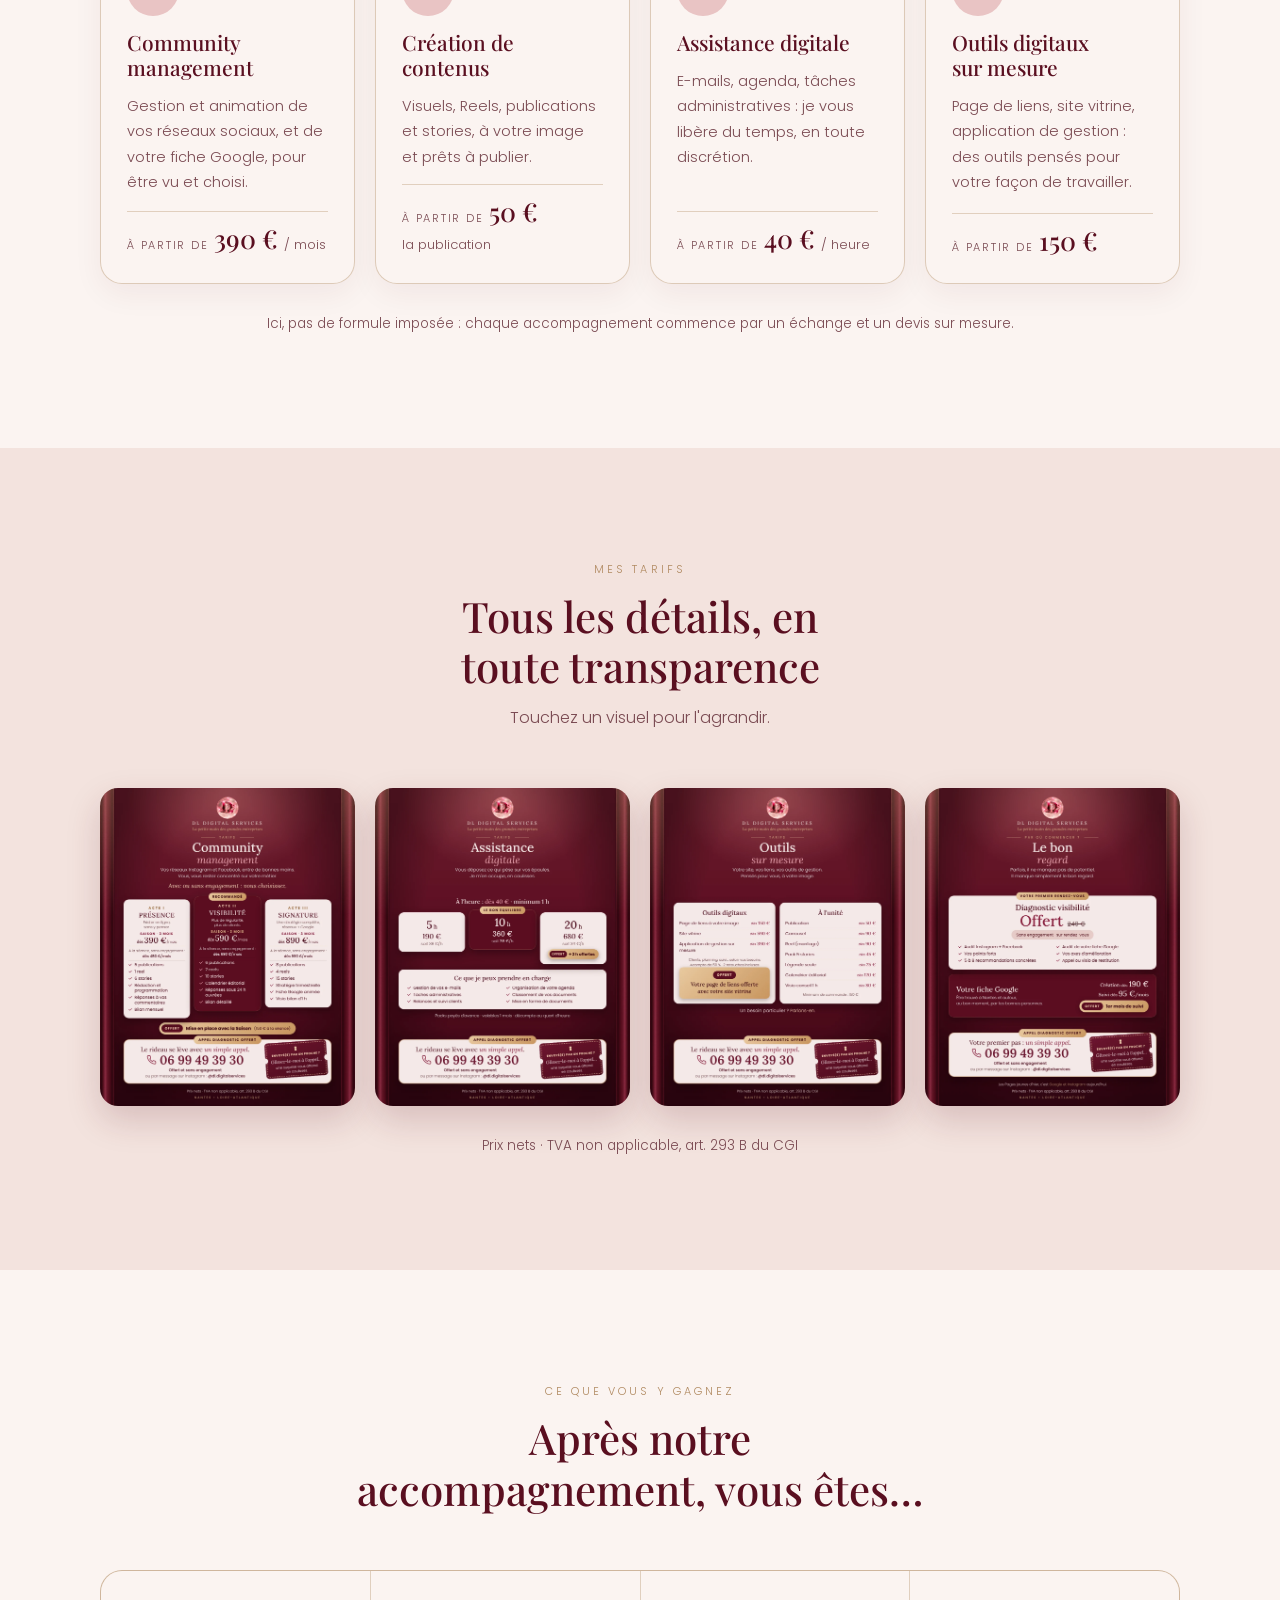
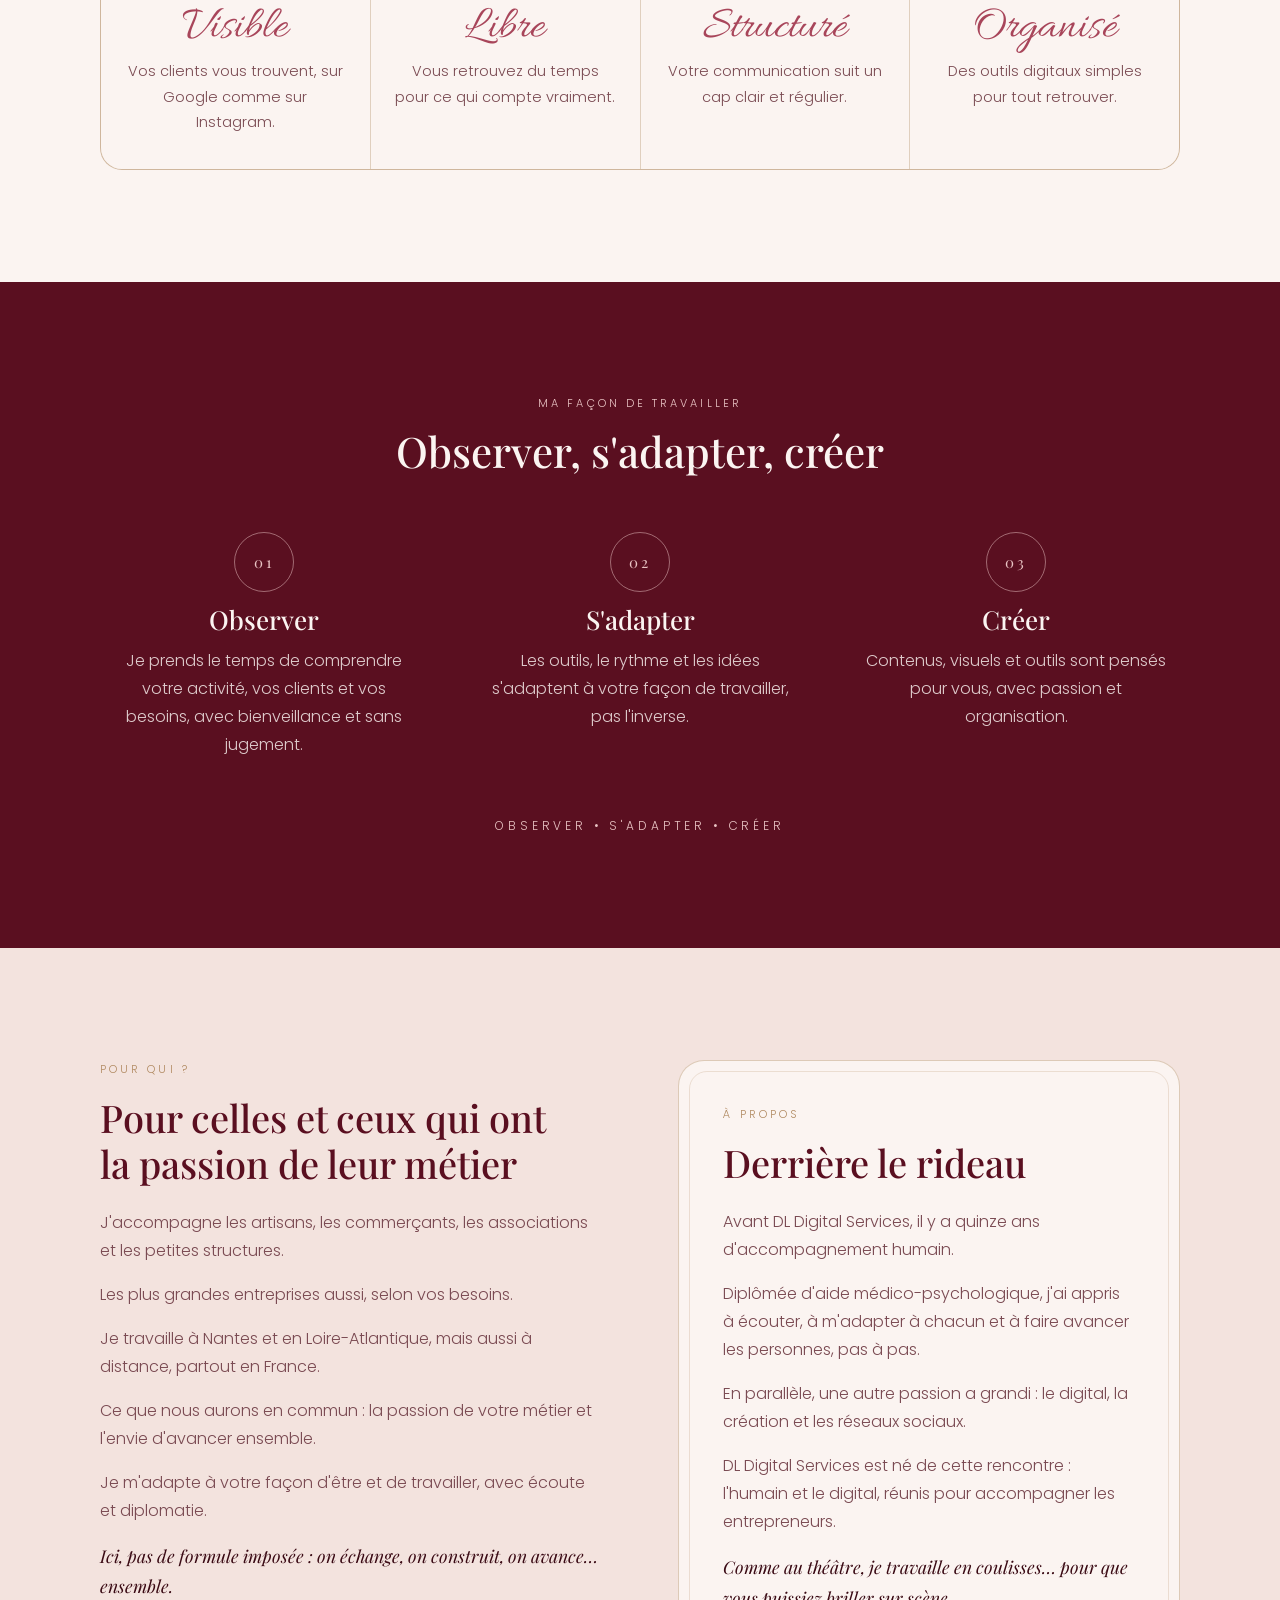
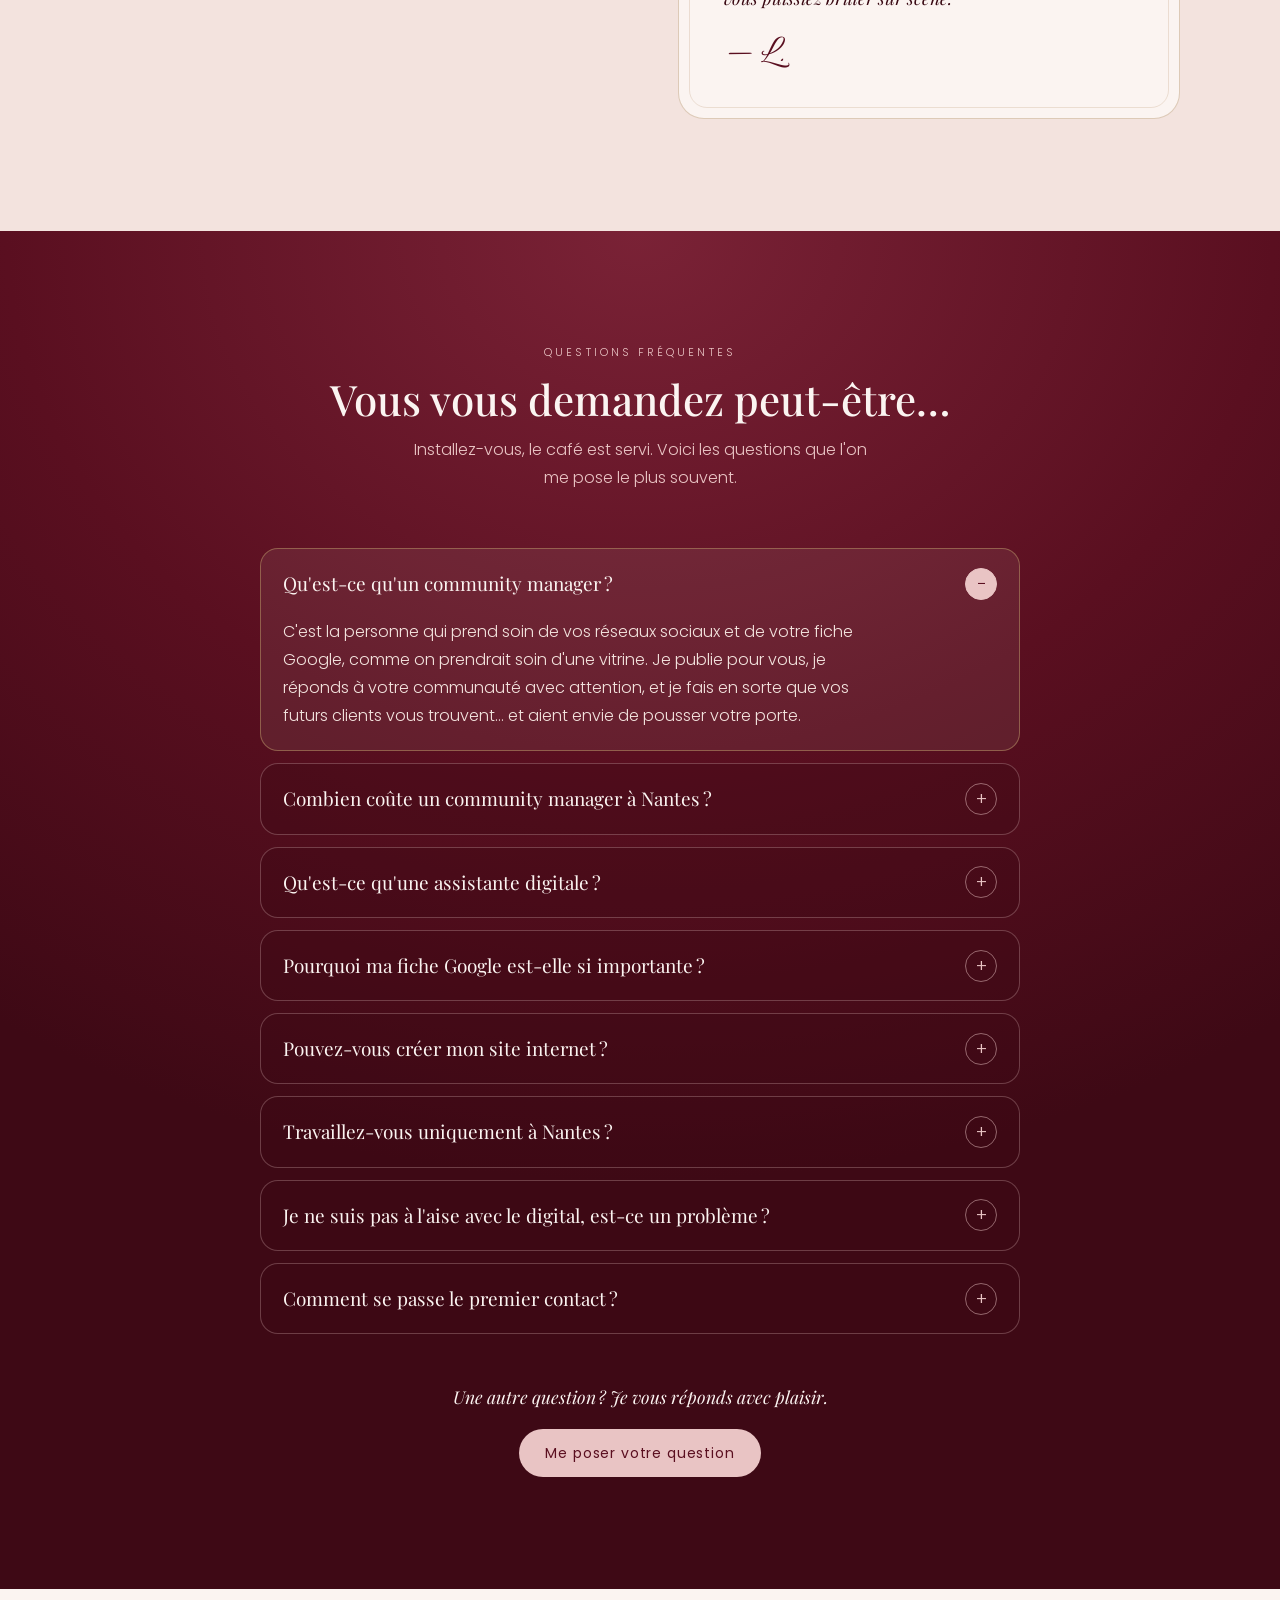
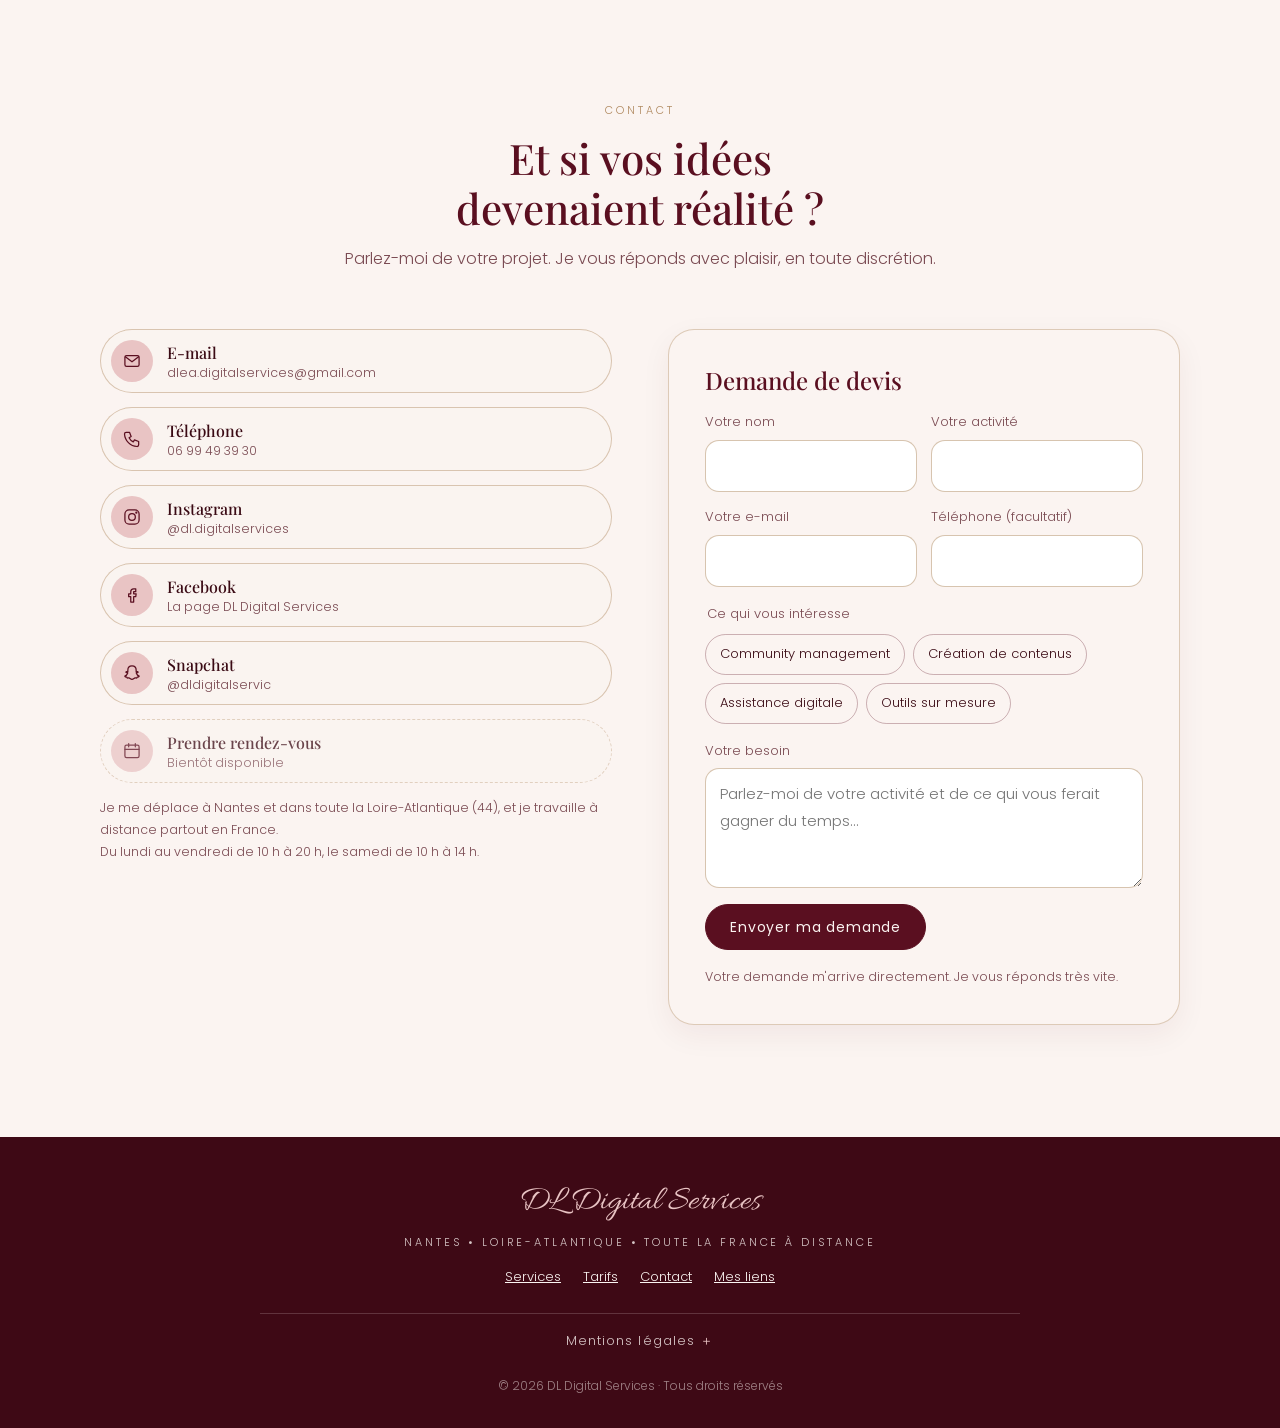
==== commit 863c6881: "Ajouter la FAQ « Vous vous demandez peut-être… » au site Co-Authored-By: Claude Opus 5.5 <noreply@an" ====
--- a/index.html
+++ b/index.html
@@ -310,7 +310,98 @@
     .reveler{opacity:1;transform:none;transition:none}
     .carte,.bouton,.ligne{transition:none}
   }
+
+  /* ---------- FAQ : velours bordeaux, questions repliées ---------- */
+  .faq{background:radial-gradient(ellipse 90% 70% at 50% 0%, var(--bordeaux-clair) 0%, var(--bordeaux) 55%, var(--bordeaux-ombre) 100%);color:var(--ivoire)}
+  .faq h2{color:var(--ivoire)}
+  .faq .petit-titre{color:var(--rose-poudre)}
+  .faq .entete p{color:var(--rose-poudre);max-width:46ch}
+  .questions{width:min(760px,100%);margin:0 auto;display:flex;flex-direction:column;gap:12px}
+  .questions details{border:1px solid rgba(233,196,196,.28);border-radius:18px;background:rgba(62,9,21,.35);transition:background .3s ease,border-color .3s ease}
+  .questions details[open]{background:rgba(251,244,241,.07);border-color:rgba(176,137,96,.6)}
+  .questions summary{cursor:pointer;list-style:none;display:flex;align-items:center;justify-content:space-between;gap:16px;padding:18px 22px;font-family:var(--titre);font-size:clamp(17px,2.2vw,19px);color:var(--ivoire)}
+  .questions summary::-webkit-details-marker{display:none}
+  .questions summary::after{content:"+";flex:none;width:30px;height:30px;border-radius:50%;border:1px solid rgba(233,196,196,.5);display:grid;place-items:center;font-family:var(--texte);font-size:18px;line-height:1;color:var(--rose-poudre)}
+  .questions details[open] summary::after{content:"\2212";background:var(--rose-poudre);color:var(--bordeaux);border-color:var(--rose-poudre)}
+  .questions summary:focus-visible{outline:2px solid var(--rose-poudre);outline-offset:3px;border-radius:18px}
+  .questions .reponse{padding:0 22px 20px;color:var(--voile);max-width:62ch}
+  .faq-fin{margin-top:clamp(32px,5vw,48px);text-align:center;display:flex;flex-direction:column;gap:16px;align-items:center}
+  .faq-fin p{font-family:var(--titre);font-style:italic;font-size:1.1em;color:var(--ivoire)}
+  .faq-fin a{display:inline-block;padding:12px 26px;border-radius:999px;background:var(--rose-poudre);color:var(--bordeaux);text-decoration:none;font-weight:400;font-size:14px;letter-spacing:.06em}
+  .faq-fin a:focus-visible{outline:2px solid var(--ivoire);outline-offset:3px}
 </style>
+<script type="application/ld+json">
+{
+  "@context": "https://schema.org",
+  "@type": "FAQPage",
+  "mainEntity": [
+    {
+      "@type": "Question",
+      "name": "Qu'est-ce qu'un community manager ?",
+      "acceptedAnswer": {
+        "@type": "Answer",
+        "text": "C'est la personne qui prend soin de vos réseaux sociaux et de votre fiche Google, comme on prendrait soin d'une vitrine. Je publie pour vous, je réponds à votre communauté avec attention, et je fais en sorte que vos futurs clients vous trouvent… et aient envie de pousser votre porte."
+      }
+    },
+    {
+      "@type": "Question",
+      "name": "Combien coûte un community manager à Nantes ?",
+      "acceptedAnswer": {
+        "@type": "Answer",
+        "text": "Mes accompagnements commencent à partir de 390 € par mois. Mais chaque entreprise est unique : nous en parlons d'abord ensemble, puis je vous propose un tarif qui vous ressemble. Ici, pas de formule imposée."
+      }
+    },
+    {
+      "@type": "Question",
+      "name": "Qu'est-ce qu'une assistante digitale ?",
+      "acceptedAnswer": {
+        "@type": "Answer",
+        "text": "C'est un peu comme une collègue de confiance, à distance. E-mails, agenda, tâches administratives : je m'occupe de ce qui vous pèse, en toute discrétion, pour que vous retrouviez du temps pour votre métier. À partir de 40 € de l'heure."
+      }
+    },
+    {
+      "@type": "Question",
+      "name": "Pourquoi ma fiche Google est-elle si importante ?",
+      "acceptedAnswer": {
+        "@type": "Answer",
+        "text": "Hier, on vous cherchait dans l'annuaire. Aujourd'hui, on tape votre métier et votre ville sur Google. Votre fiche, c'est souvent la toute première impression que vous laissez : avec de belles photos, vos horaires et vos avis, elle donne confiance… et envie de vous appeler."
+      }
+    },
+    {
+      "@type": "Question",
+      "name": "Pouvez-vous créer mon site internet ?",
+      "acceptedAnswer": {
+        "@type": "Answer",
+        "text": "Avec plaisir. Page de liens, site vitrine, application de gestion : je crée des outils simples, à votre image et pensés pour votre façon de travailler. À partir de 150 €."
+      }
+    },
+    {
+      "@type": "Question",
+      "name": "Travaillez-vous uniquement à Nantes ?",
+      "acceptedAnswer": {
+        "@type": "Answer",
+        "text": "Je me déplace volontiers à Nantes et dans toute la Loire-Atlantique (44). Et grâce au digital, je vous accompagne aussi à distance, partout en France."
+      }
+    },
+    {
+      "@type": "Question",
+      "name": "Je ne suis pas à l'aise avec le digital, est-ce un problème ?",
+      "acceptedAnswer": {
+        "@type": "Answer",
+        "text": "Pas du tout, rassurez-vous : c'est justement pour cela que je suis là. Je prends le temps de vous écouter, j'explique chaque étape avec des mots simples, et nous avançons à votre rythme. Vous restez sur scène, je m'occupe du reste."
+      }
+    },
+    {
+      "@type": "Question",
+      "name": "Comment se passe le premier contact ?",
+      "acceptedAnswer": {
+        "@type": "Answer",
+        "text": "Tout commence par un appel diagnostic, offert. Nous prenons le temps de faire connaissance et de regarder ensemble votre visibilité et vos envies. Ensuite, je vous propose un devis sur mesure, sans aucune pression."
+      }
+    }
+  ]
+}
+</script>
 </head>
 <body>
 
@@ -490,6 +581,55 @@
         <p>DL Digital Services est né de cette rencontre : l'humain et le digital, réunis pour accompagner les entrepreneurs.</p>
         <p class="chute">Comme au théâtre, je travaille en coulisses… pour que vous puissiez briller sur scène.</p>
         <span class="signe" aria-label="Signé L.">— L.</span>
+      </div>
+    </div>
+  </section>
+
+  <!-- FAQ -->
+  <section class="faq" id="faq">
+    <div class="contenu">
+      <div class="entete reveler">
+        <span class="petit-titre">Questions fréquentes</span>
+        <h2>Vous vous demandez peut-être…</h2>
+        <p>Installez-vous, le café est servi. Voici les questions que l'on me pose le plus souvent.</p>
+      </div>
+      <div class="questions reveler">
+        <details open>
+          <summary>Qu'est-ce qu'un community manager ?</summary>
+          <p class="reponse">C'est la personne qui prend soin de vos réseaux sociaux et de votre fiche Google, comme on prendrait soin d'une vitrine. Je publie pour vous, je réponds à votre communauté avec attention, et je fais en sorte que vos futurs clients vous trouvent… et aient envie de pousser votre porte.</p>
+        </details>
+        <details>
+          <summary>Combien coûte un community manager à Nantes ?</summary>
+          <p class="reponse">Mes accompagnements commencent à partir de 390 € par mois. Mais chaque entreprise est unique : nous en parlons d'abord ensemble, puis je vous propose un tarif qui vous ressemble. Ici, pas de formule imposée.</p>
+        </details>
+        <details>
+          <summary>Qu'est-ce qu'une assistante digitale ?</summary>
+          <p class="reponse">C'est un peu comme une collègue de confiance, à distance. E-mails, agenda, tâches administratives : je m'occupe de ce qui vous pèse, en toute discrétion, pour que vous retrouviez du temps pour votre métier. À partir de 40 € de l'heure.</p>
+        </details>
+        <details>
+          <summary>Pourquoi ma fiche Google est-elle si importante ?</summary>
+          <p class="reponse">Hier, on vous cherchait dans l'annuaire. Aujourd'hui, on tape votre métier et votre ville sur Google. Votre fiche, c'est souvent la toute première impression que vous laissez : avec de belles photos, vos horaires et vos avis, elle donne confiance… et envie de vous appeler.</p>
+        </details>
+        <details>
+          <summary>Pouvez-vous créer mon site internet ?</summary>
+          <p class="reponse">Avec plaisir. Page de liens, site vitrine, application de gestion : je crée des outils simples, à votre image et pensés pour votre façon de travailler. À partir de 150 €.</p>
+        </details>
+        <details>
+          <summary>Travaillez-vous uniquement à Nantes ?</summary>
+          <p class="reponse">Je me déplace volontiers à Nantes et dans toute la Loire-Atlantique (44). Et grâce au digital, je vous accompagne aussi à distance, partout en France.</p>
+        </details>
+        <details>
+          <summary>Je ne suis pas à l'aise avec le digital, est-ce un problème ?</summary>
+          <p class="reponse">Pas du tout, rassurez-vous : c'est justement pour cela que je suis là. Je prends le temps de vous écouter, j'explique chaque étape avec des mots simples, et nous avançons à votre rythme. Vous restez sur scène, je m'occupe du reste.</p>
+        </details>
+        <details>
+          <summary>Comment se passe le premier contact ?</summary>
+          <p class="reponse">Tout commence par un appel diagnostic, offert. Nous prenons le temps de faire connaissance et de regarder ensemble votre visibilité et vos envies. Ensuite, je vous propose un devis sur mesure, sans aucune pression.</p>
+        </details>
+      </div>
+      <div class="faq-fin reveler">
+        <p>Une autre question ? Je vous réponds avec plaisir.</p>
+        <a href="#contact">Me poser votre question</a>
       </div>
     </div>
   </section>
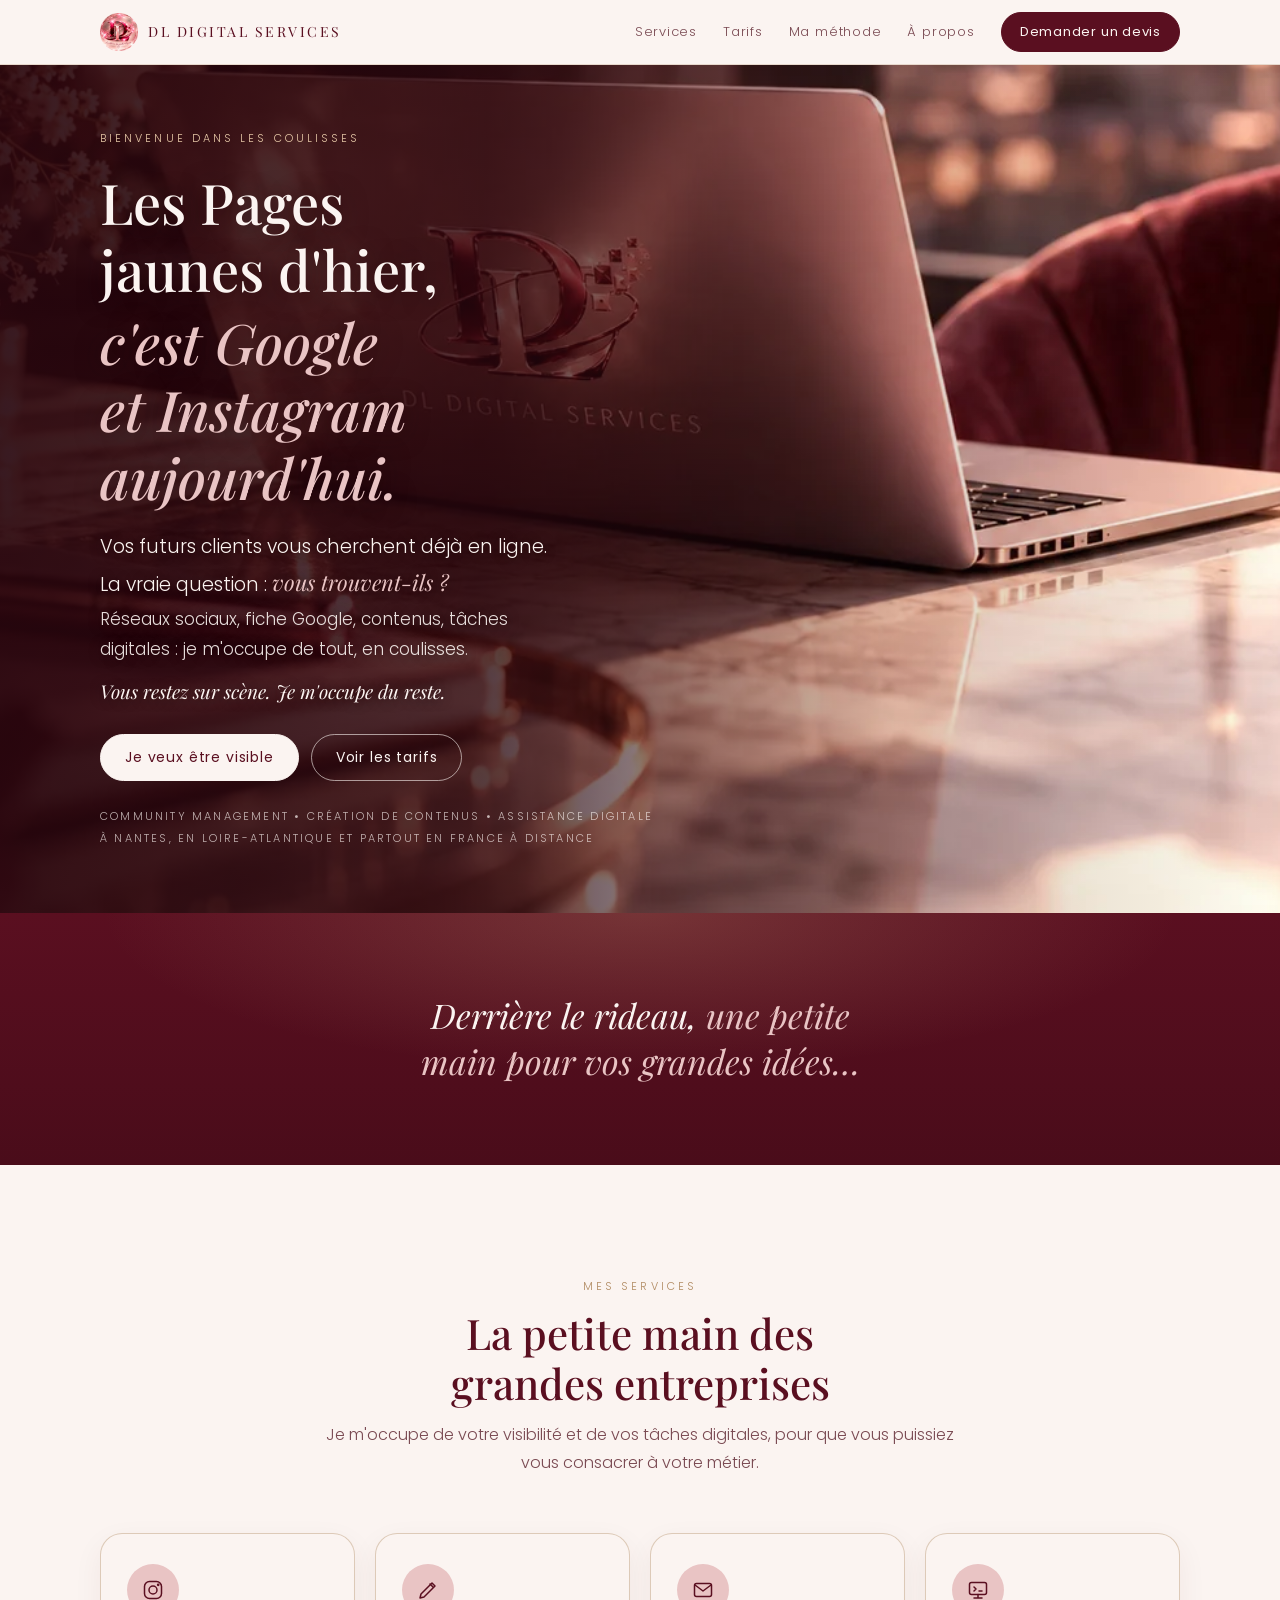
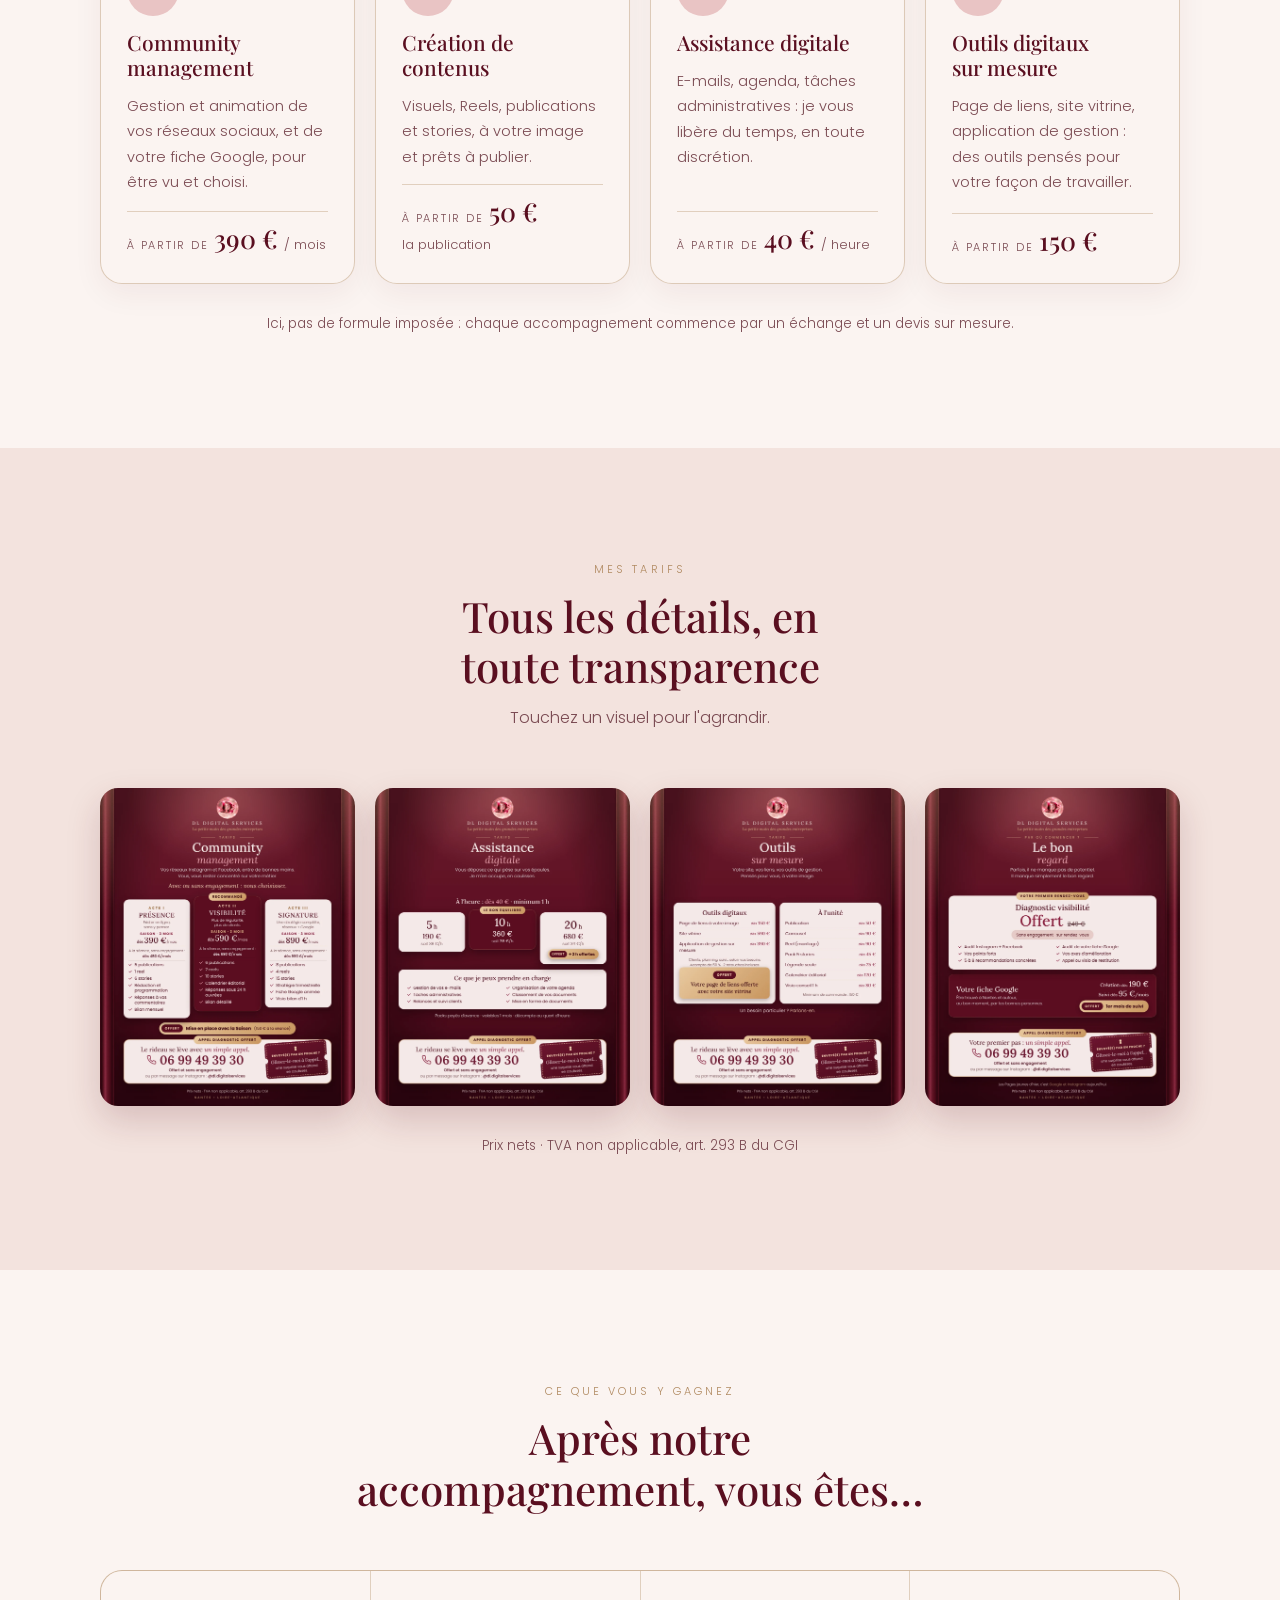
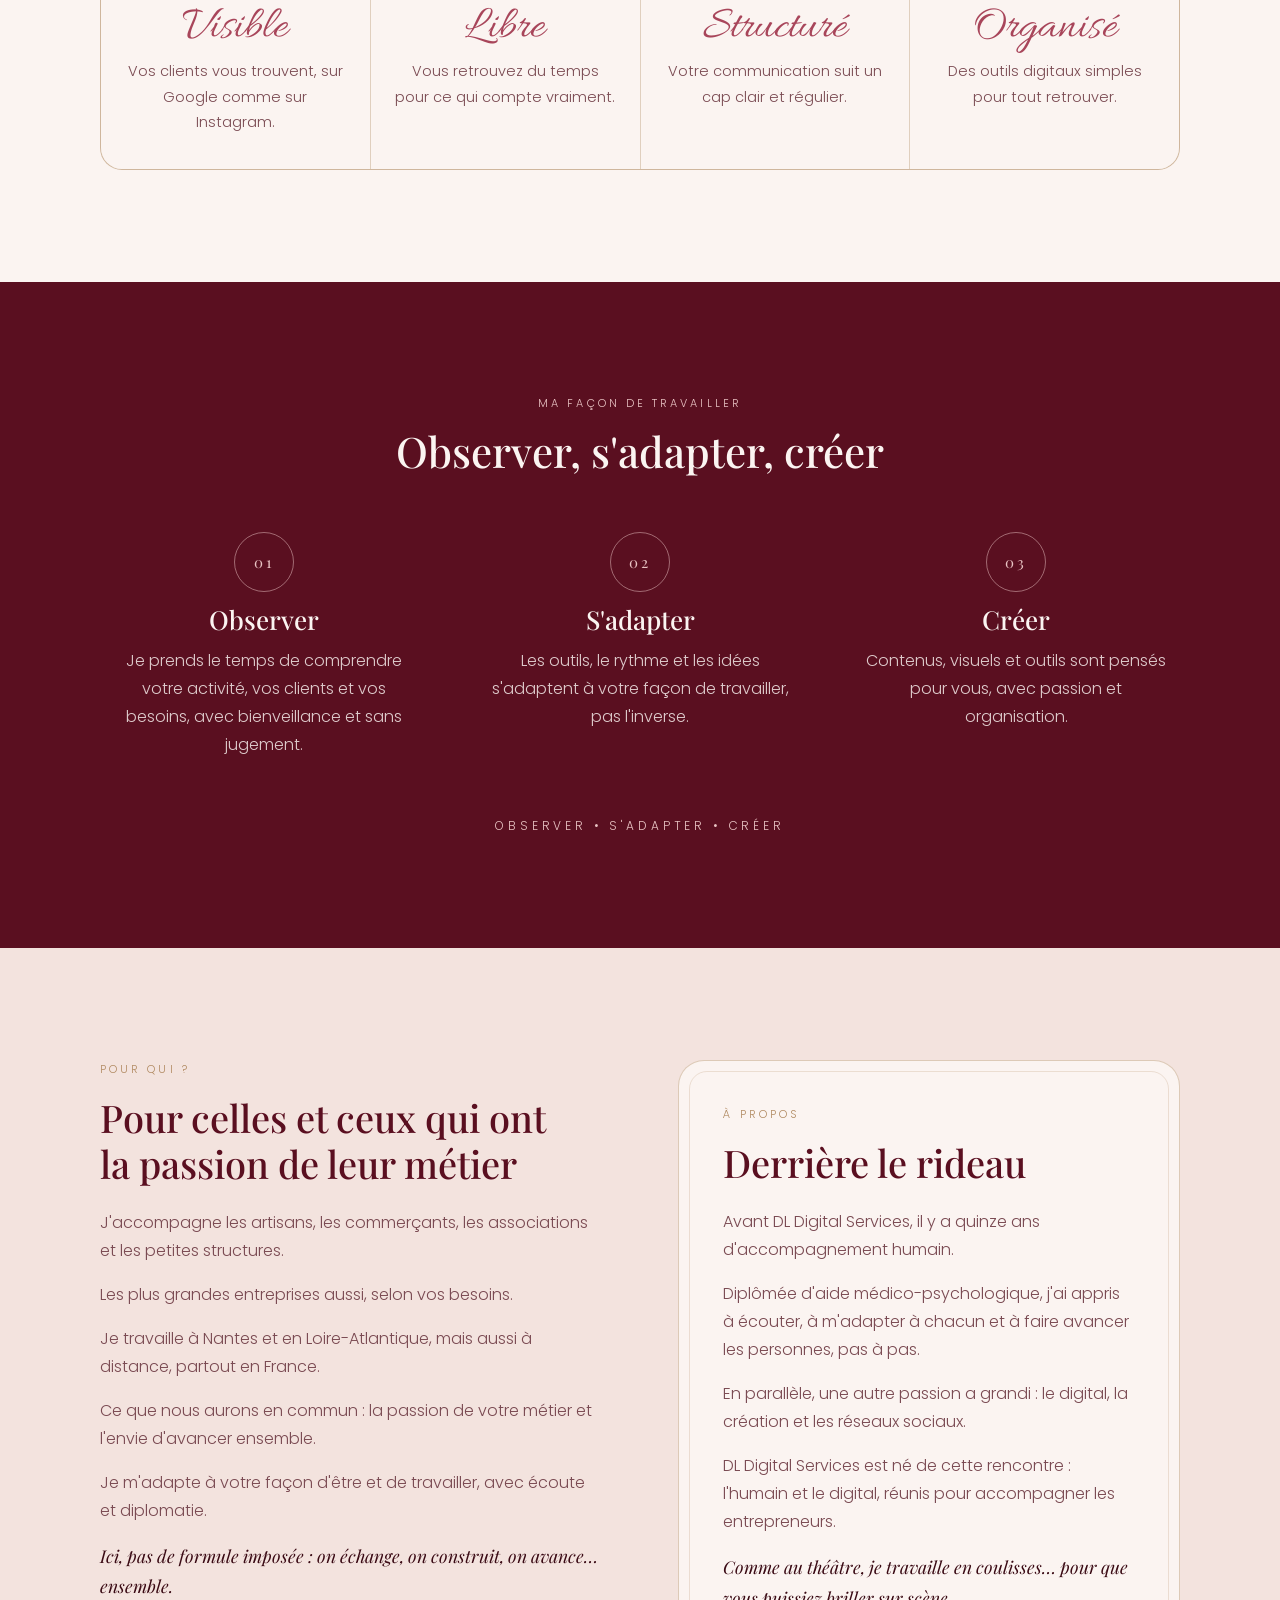
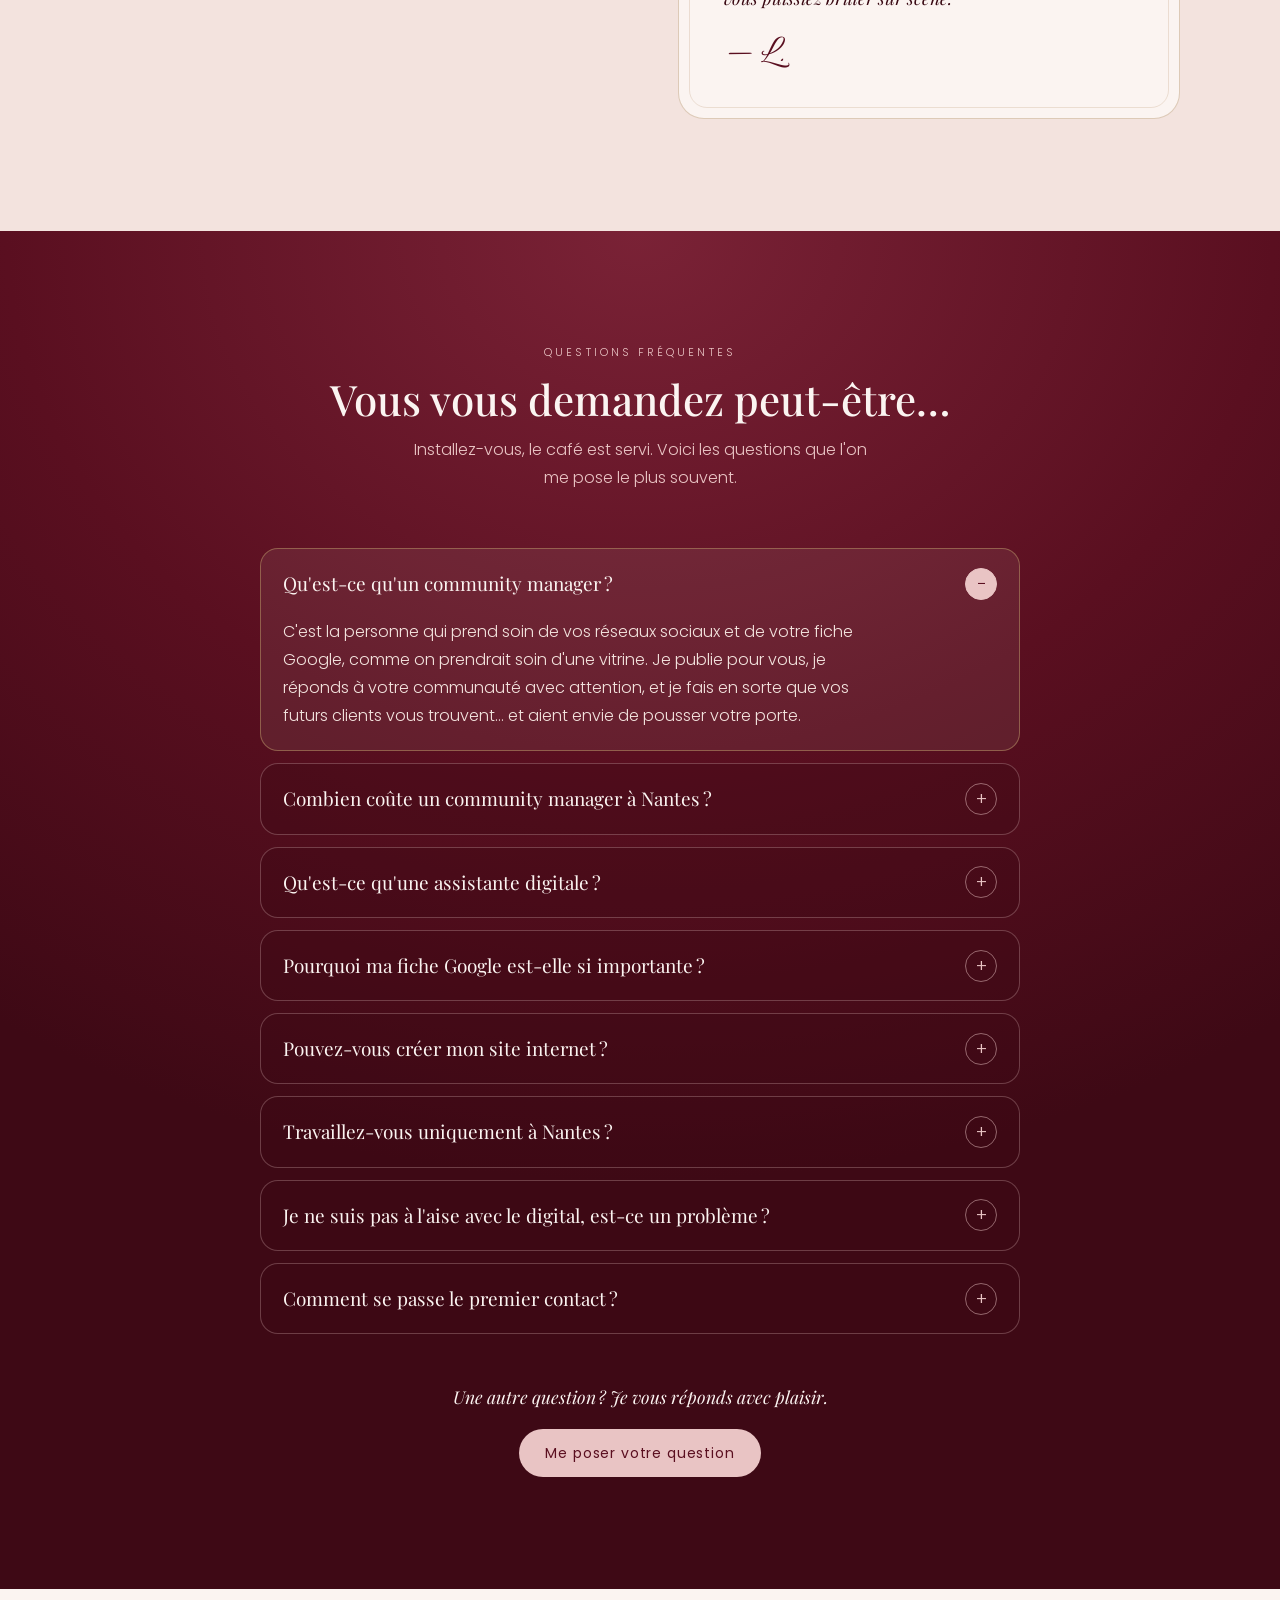
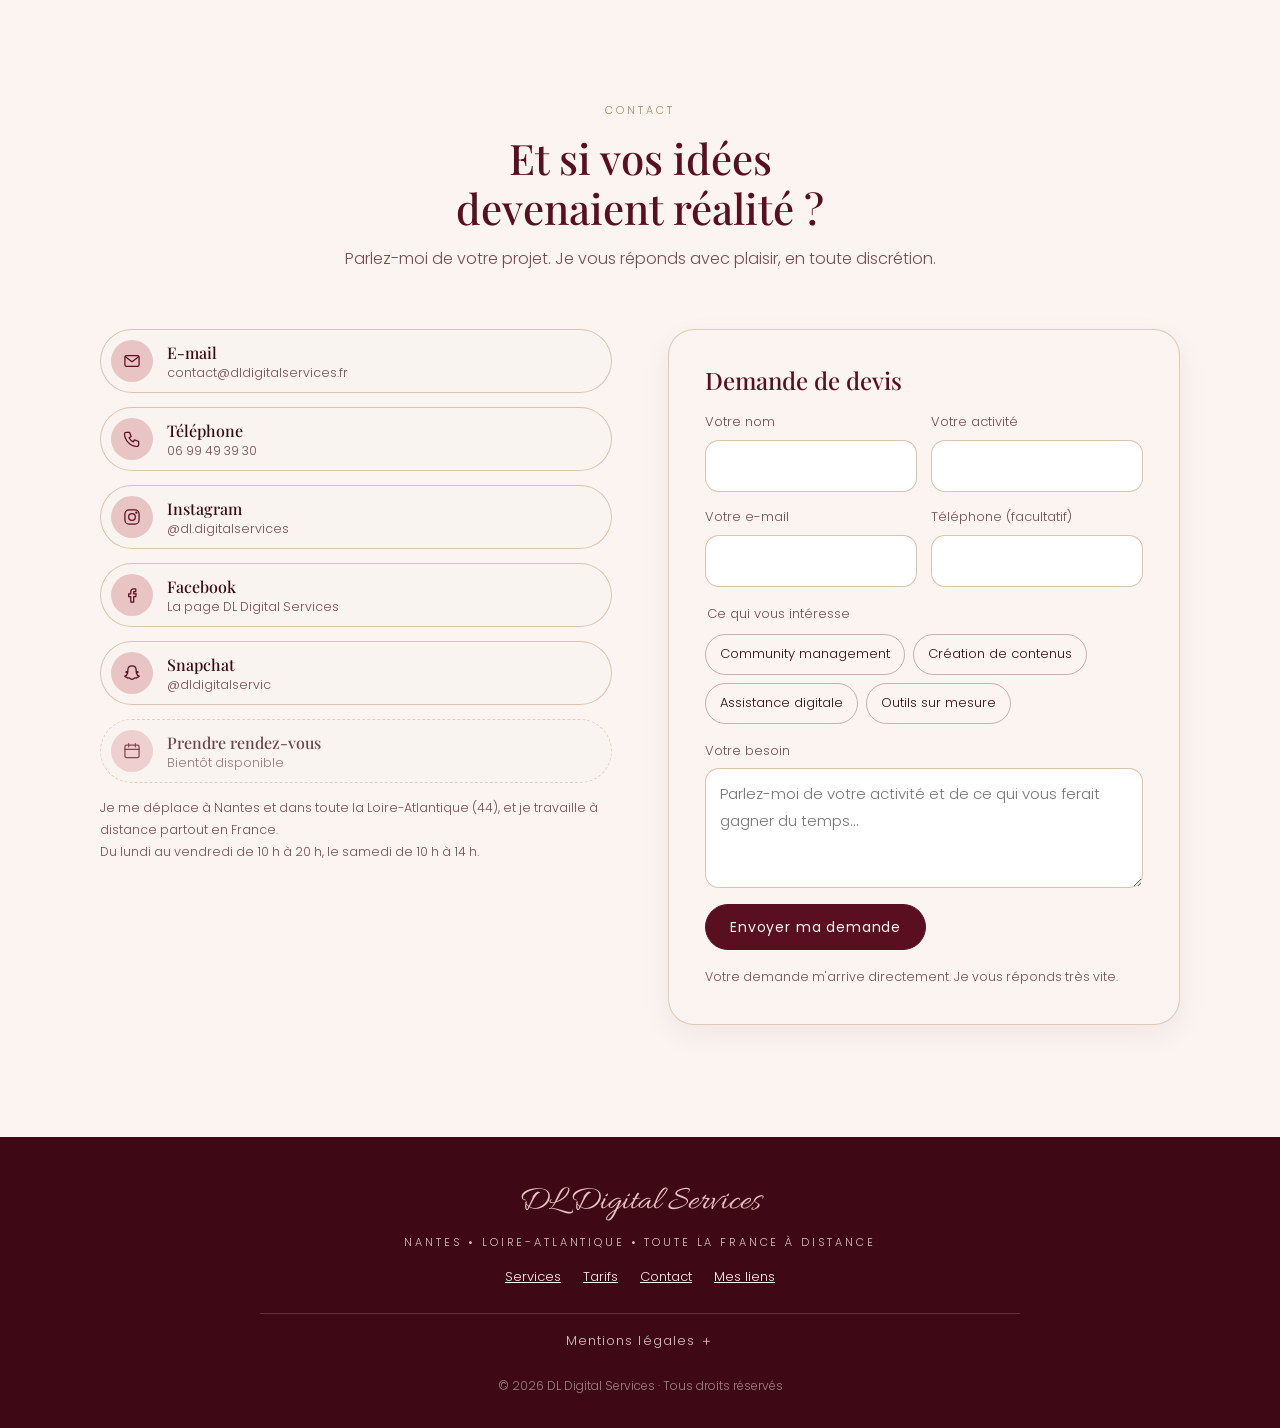
==== commit c9a2ae2c: "Remplacer l'adresse Gmail par contact@dldigitalservices.fr Co-Authored-By: Claude Opus 5.5 <noreply@" ====
--- a/index.html
+++ b/index.html
@@ -24,7 +24,7 @@
  "logo": "https://dldigitalservices.fr/liens/logo.png",
  "image": "https://dldigitalservices.fr/liens/logo.png",
  "telephone": "+33699493930",
- "email": "dlea.digitalservices@gmail.com",
+ "email": "contact@dldigitalservices.fr",
  "address": {
   "@type": "PostalAddress",
   "addressLocality": "Nantes",
@@ -645,9 +645,9 @@
 
       <div class="contact">
         <div class="coordonnees reveler">
-          <a class="ligne" href="mailto:dlea.digitalservices@gmail.com?subject=Mon%20projet">
+          <a class="ligne" href="mailto:contact@dldigitalservices.fr?subject=Mon%20projet">
             <span class="icone"><svg viewBox="0 0 24 24"><rect x="3.5" y="5.5" width="17" height="13" rx="2"/><path d="M4 7l8 6 8-6"/></svg></span>
-            <span><b>E-mail</b><small>dlea.digitalservices@gmail.com</small></span>
+            <span><b>E-mail</b><small>contact@dldigitalservices.fr</small></span>
           </a>
           <a class="ligne" href="tel:+33699493930">
             <span class="icone"><svg viewBox="0 0 24 24"><path d="M5 4h4l2 5-2.5 1.5a11 11 0 0 0 5 5L15 13l5 2v4a2 2 0 0 1-2 2A16 16 0 0 1 3 6a2 2 0 0 1 2-2"/></svg></span>
@@ -718,7 +718,7 @@
           <p>DL Digital Services, micro-entreprise.<br>
           SIRET : 108 688 326 00017<br>
           TVA non applicable, art. 293 B du CGI<br>
-          E-mail : <a href="mailto:dlea.digitalservices@gmail.com">dlea.digitalservices@gmail.com</a></p>
+          E-mail : <a href="mailto:contact@dldigitalservices.fr">contact@dldigitalservices.fr</a></p>
         </div>
         <div>
           <h4>Hébergement</h4>
@@ -730,7 +730,7 @@
         </div>
         <div>
           <h4>Données personnelles</h4>
-          <p>Ce site ne dépose aucun cookie publicitaire. Les informations envoyées par le formulaire de devis passent par le service Formspree (États-Unis), qui me les transmet par e-mail. Elles servent uniquement à répondre à votre demande et ne sont jamais vendues ni cédées à des tiers. Vous pouvez demander à tout moment leur consultation ou leur suppression en écrivant à dlea.digitalservices@gmail.com.</p>
+          <p>Ce site ne dépose aucun cookie publicitaire. Les informations envoyées par le formulaire de devis passent par le service Formspree (États-Unis), qui me les transmet par e-mail. Elles servent uniquement à répondre à votre demande et ne sont jamais vendues ni cédées à des tiers. Vous pouvez demander à tout moment leur consultation ou leur suppression en écrivant à contact@dldigitalservices.fr.</p>
         </div>
         <div>
           <h4>Éditrice et directrice de la publication</h4>
@@ -810,7 +810,7 @@
         })
         .catch(function(){
           btn.disabled=false; btn.textContent='Envoyer ma demande';
-          aide.innerHTML='Oups, l\'envoi n\'a pas fonctionné. Réessayez, ou écrivez-moi à <a href="mailto:dlea.digitalservices@gmail.com">dlea.digitalservices@gmail.com</a>.';
+          aide.innerHTML='Oups, l\'envoi n\'a pas fonctionné. Réessayez, ou écrivez-moi à <a href="mailto:contact@dldigitalservices.fr">contact@dldigitalservices.fr</a>.';
           aide.style.color='var(--rose-signature)';
         });
     });
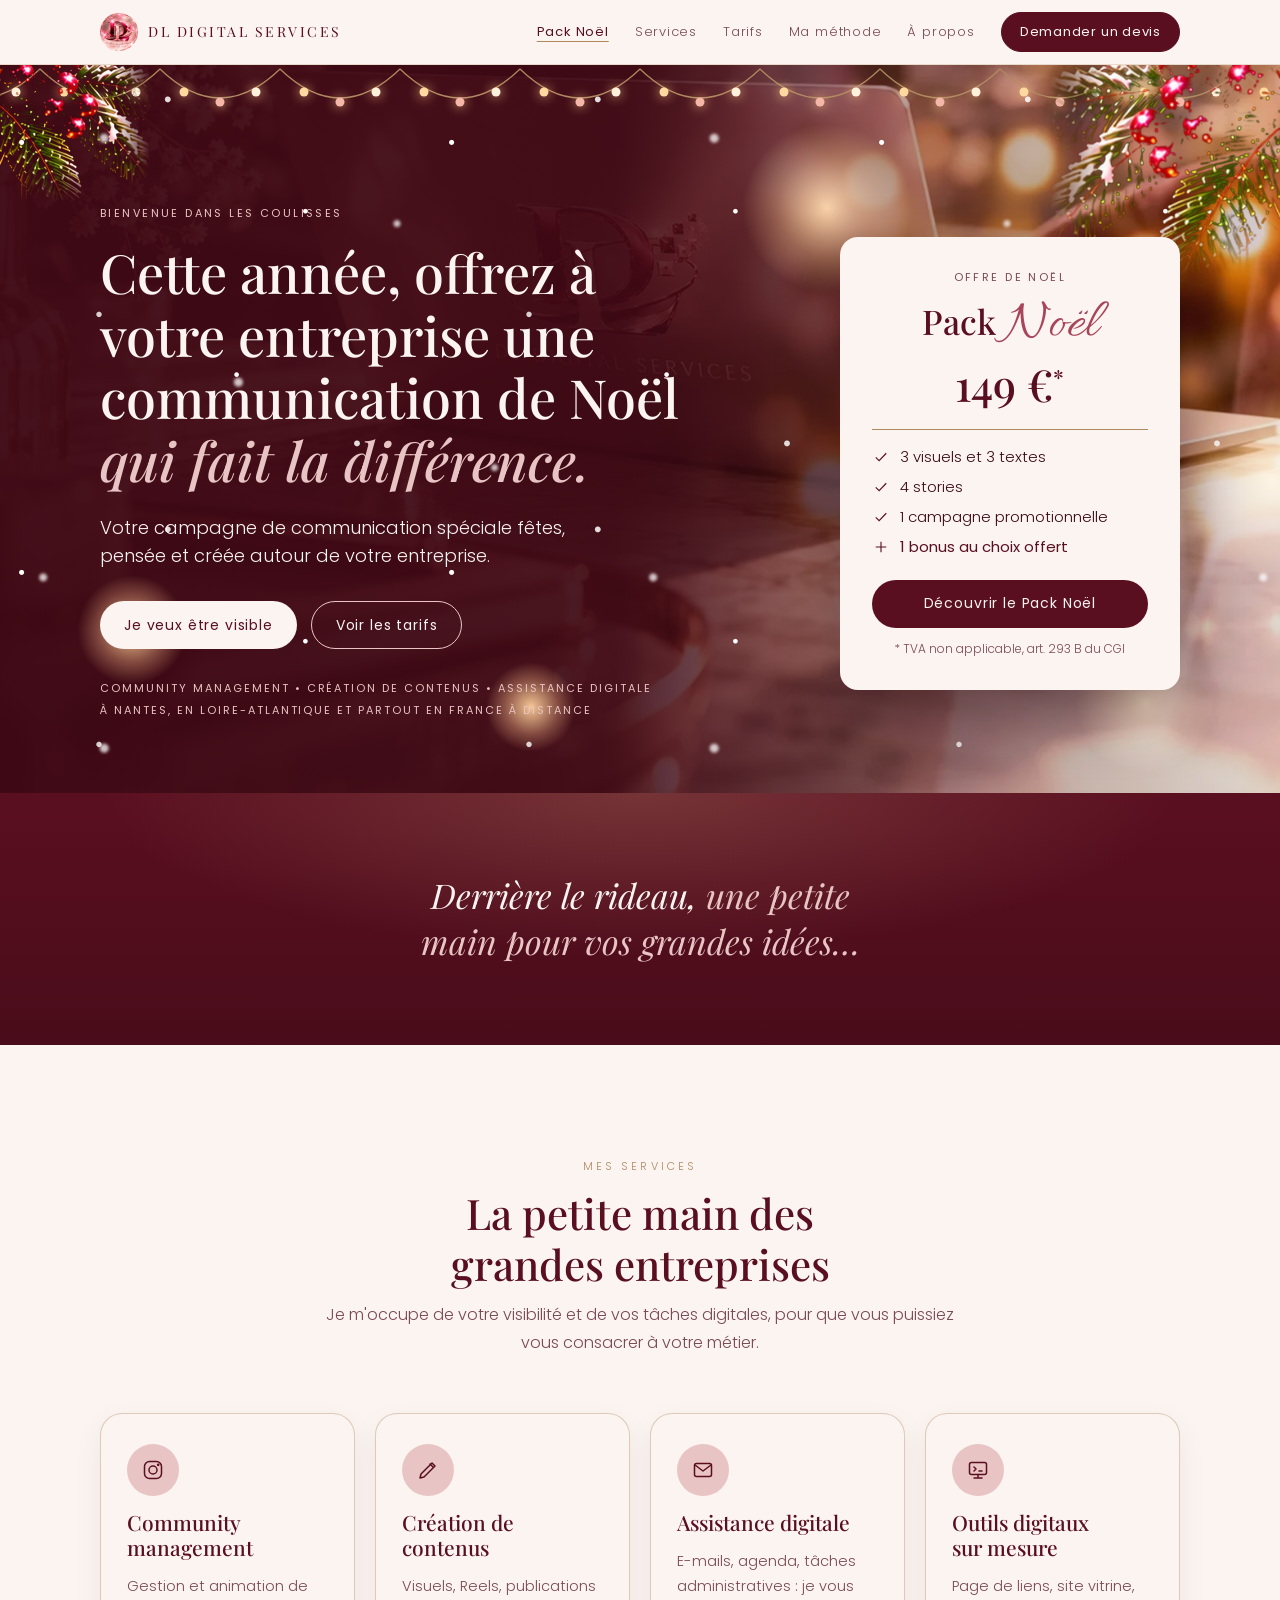
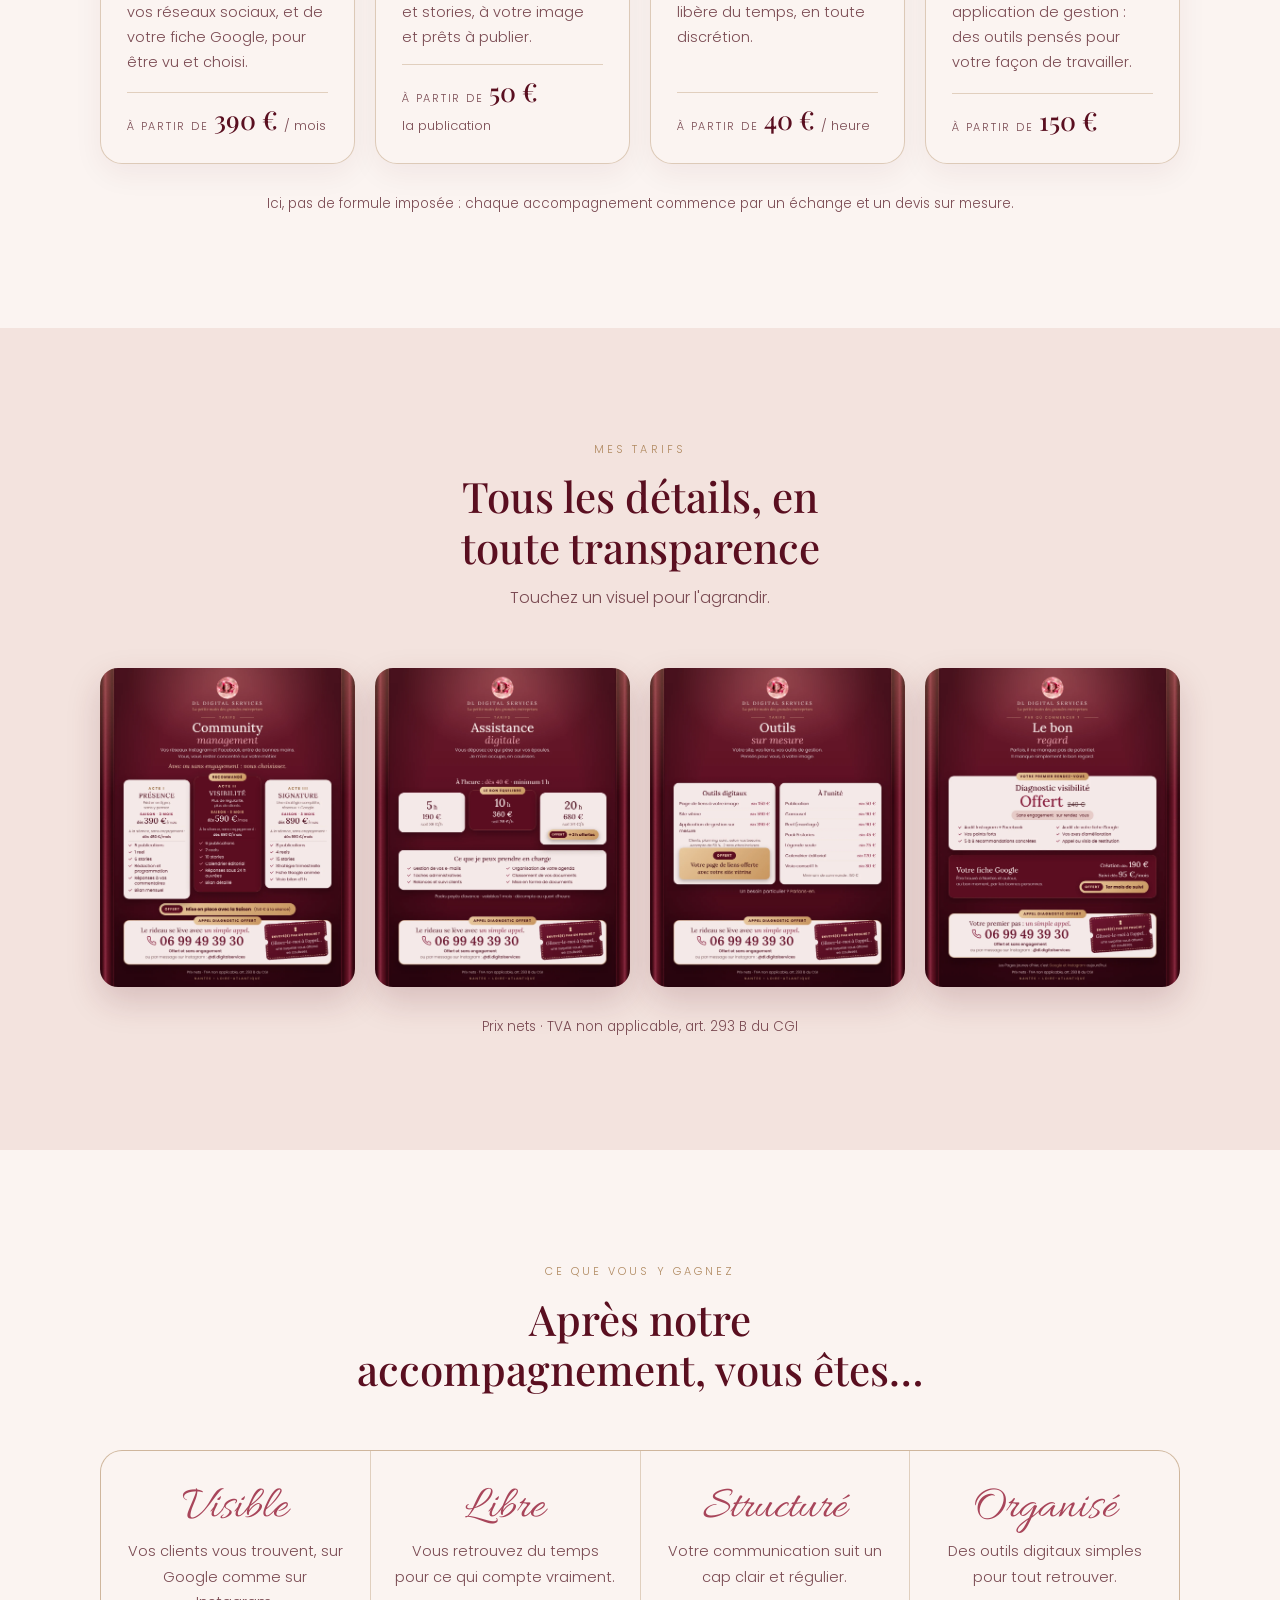
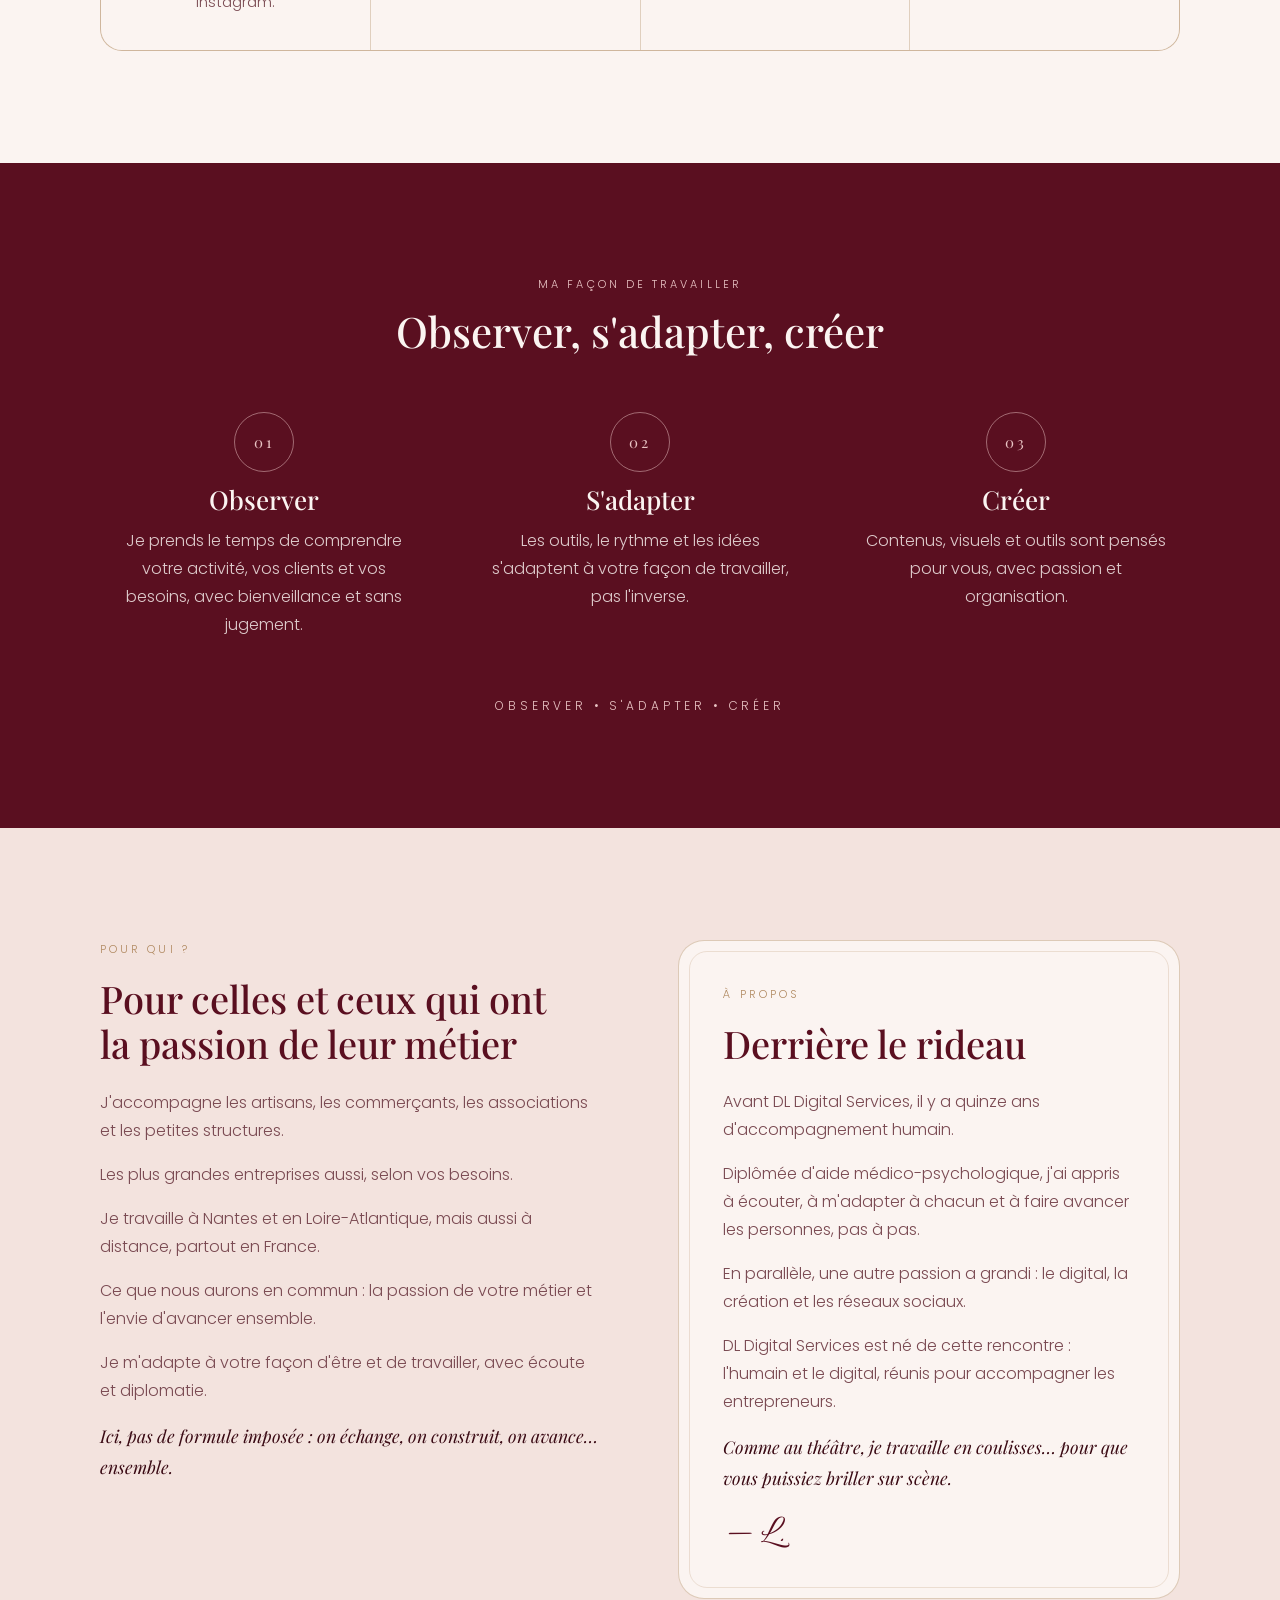
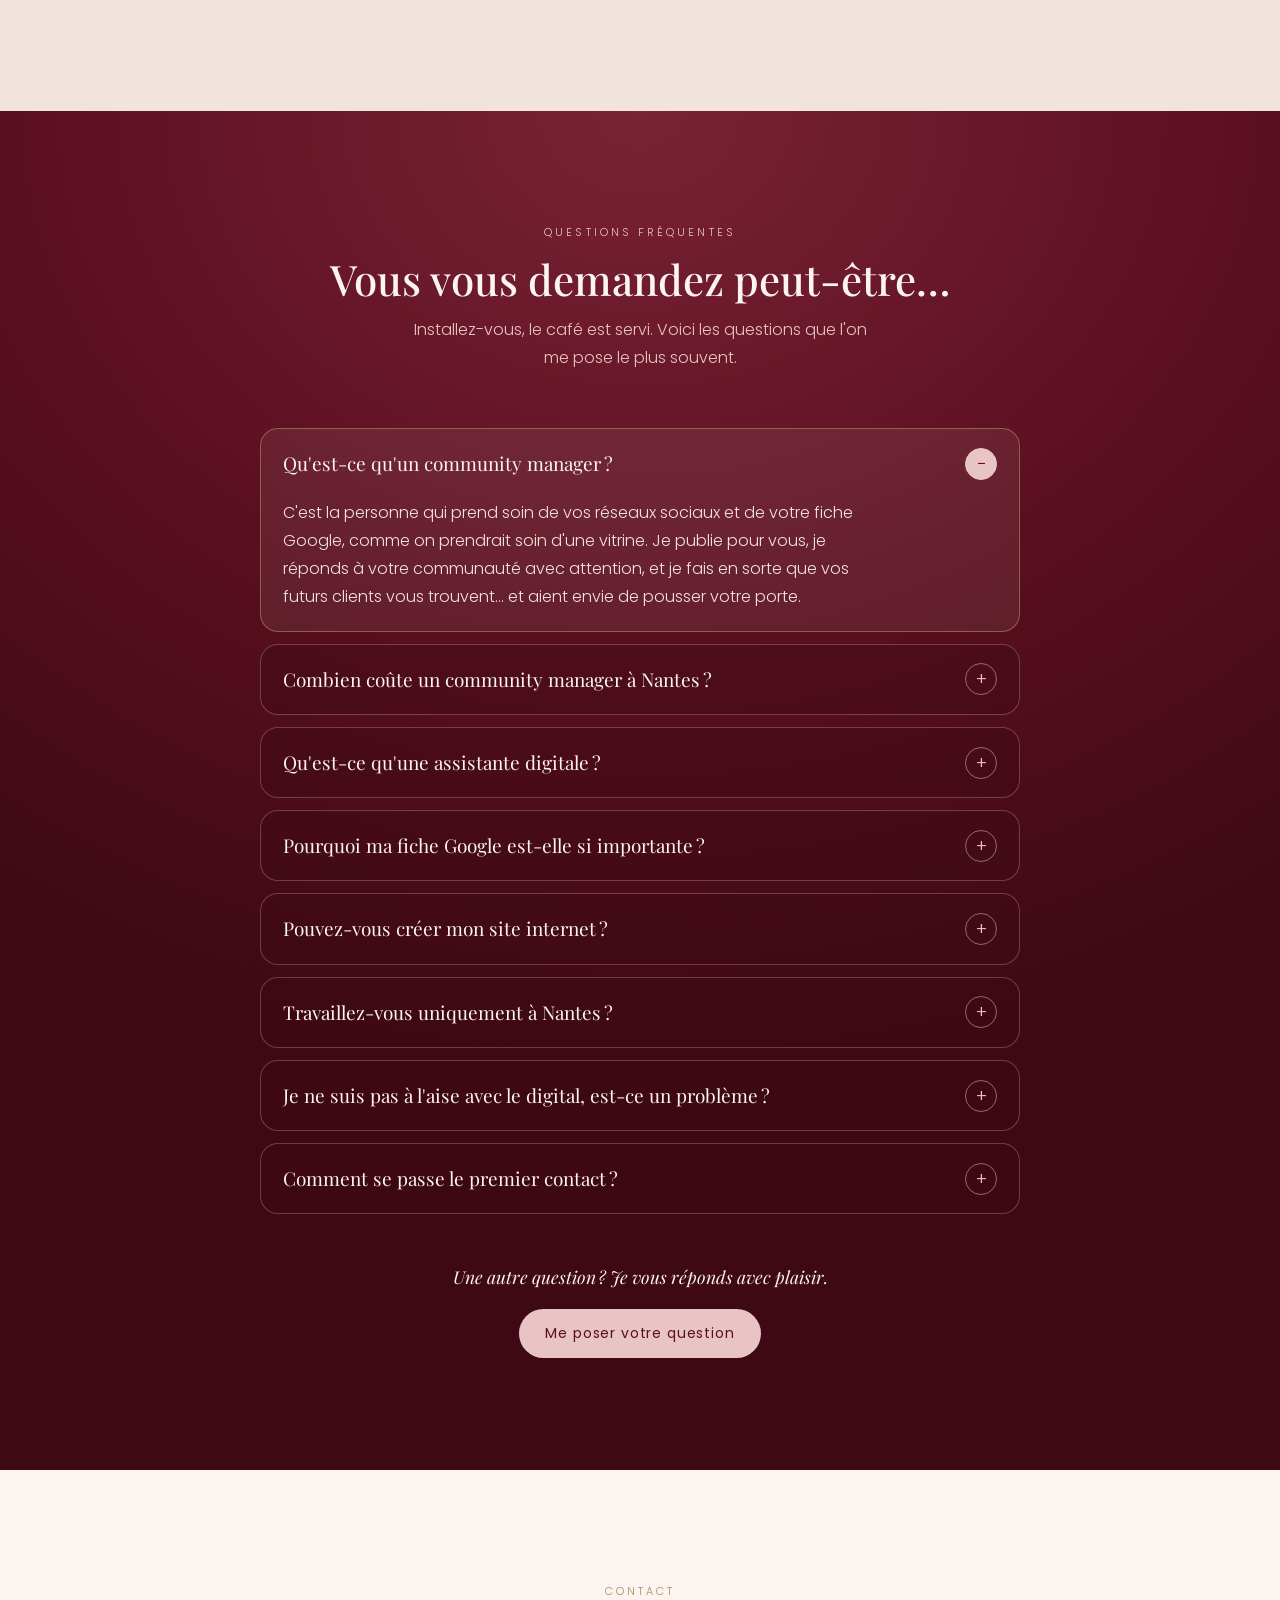
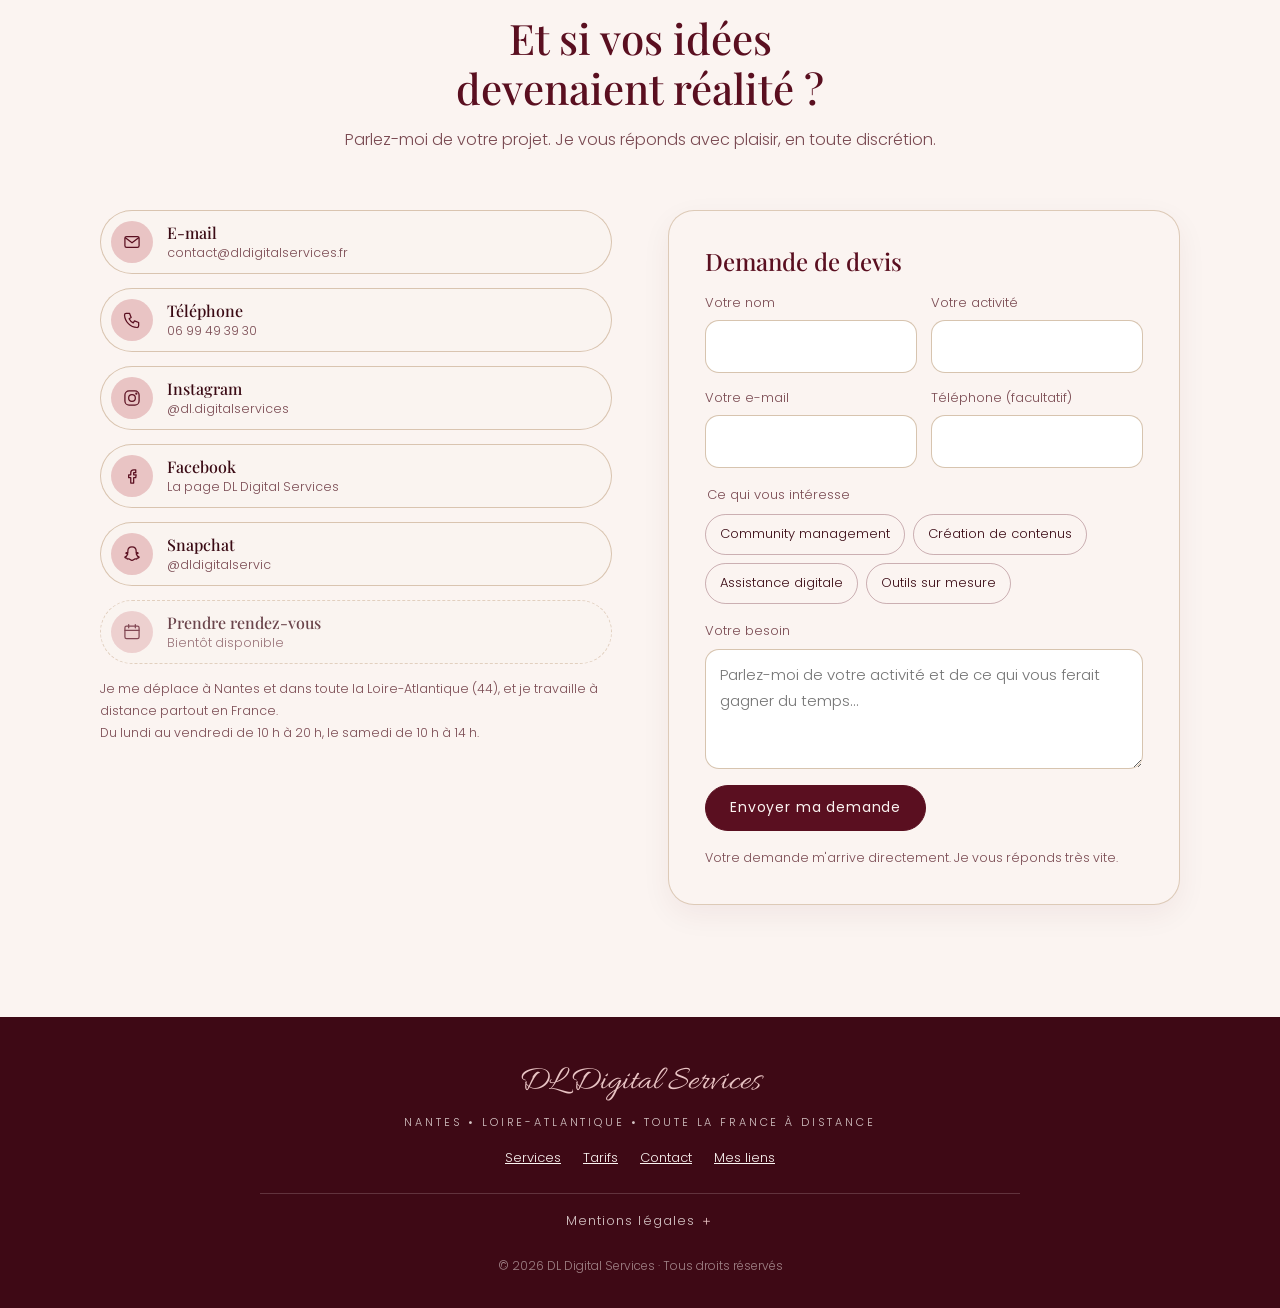
==== commit 988113aa: "Ajouter le Pack Noël : accueil animé et page dédiée Co-Authored-By: Claude Opus 5.5 <noreply@anthrop" ====
--- a/index.html
+++ b/index.html
@@ -329,6 +329,43 @@
   .faq-fin p{font-family:var(--titre);font-style:italic;font-size:1.1em;color:var(--ivoire)}
   .faq-fin a{display:inline-block;padding:12px 26px;border-radius:999px;background:var(--rose-poudre);color:var(--bordeaux);text-decoration:none;font-weight:400;font-size:14px;letter-spacing:.06em}
   .faq-fin a:focus-visible{outline:2px solid var(--ivoire);outline-offset:3px}
+
+  /* ---------- Noël : à retirer après les fêtes ---------- */
+@keyframes neige{from{background-position:0 0}to{background-position:0 var(--pas)}}
+@keyframes derive{from{transform:translateX(-14px)}to{transform:translateX(14px)}}
+@keyframes scintille{0%,100%{opacity:.35}50%{opacity:1}}
+@keyframes lueur{0%,100%{opacity:.18;transform:scale(.88)}50%{opacity:.7;transform:scale(1.08)}}
+@keyframes balance-g{0%,100%{transform:rotate(-1.6deg)}50%{transform:rotate(1.8deg)}}
+@keyframes balance-d{0%,100%{transform:rotate(1.6deg)}50%{transform:rotate(-1.8deg)}}
+@keyframes flotte{0%,100%{transform:translateY(0)}50%{transform:translateY(-7px)}}
+@keyframes halo{0%,100%{box-shadow:0 24px 60px rgba(30,4,10,.45),0 0 0 rgba(255,201,138,0)}50%{box-shadow:0 28px 66px rgba(30,4,10,.45),0 0 34px rgba(255,201,138,.5)}}
+@keyframes reflet{0%,62%{left:-40%}100%{left:125%}}
+@keyframes mot{0%,100%{text-shadow:0 0 0 rgba(255,201,138,0)}50%{text-shadow:0 0 16px rgba(255,201,138,.75)}}
+.neige{position:absolute;inset:0 -30px;pointer-events:none;background-repeat:repeat;animation:neige var(--duree) linear infinite,derive 7s ease-in-out infinite alternate}
+.neige-1{--pas:430px;--duree:13s;background-size:430px 430px;background-image:radial-gradient(circle at 12% 18%,#fff 0 2px,transparent 3px),radial-gradient(circle at 46% 8%,rgba(255,255,255,.85) 0 2.4px,transparent 3.4px),radial-gradient(circle at 78% 34%,#fff 0 1.8px,transparent 2.8px),radial-gradient(circle at 30% 58%,rgba(255,255,255,.8) 0 2.2px,transparent 3.2px),radial-gradient(circle at 62% 72%,#fff 0 1.8px,transparent 2.8px),radial-gradient(circle at 90% 88%,rgba(255,255,255,.85) 0 2.4px,transparent 3.4px)}
+.neige-2{--pas:610px;--duree:24s;filter:blur(1.4px);opacity:.75;animation-direction:normal,alternate-reverse;background-size:610px 610px;background-image:radial-gradient(circle at 22% 12%,#fff 0 4px,transparent 5px),radial-gradient(circle at 70% 26%,#fff 0 3px,transparent 4px),radial-gradient(circle at 44% 52%,#fff 0 4px,transparent 5px),radial-gradient(circle at 86% 66%,#fff 0 3px,transparent 4px),radial-gradient(circle at 12% 84%,#fff 0 3.5px,transparent 4.5px)}
+.guirlande{position:absolute;left:0;top:0;width:100%;height:76px;pointer-events:none}
+.ampoule{animation:scintille 2.4s ease-in-out infinite;filter:drop-shadow(0 0 6px #FFC98A)}
+.lueur{position:absolute;border-radius:50%;pointer-events:none;mix-blend-mode:screen;background:radial-gradient(circle,rgba(255,205,145,.95) 0%,rgba(255,190,130,.35) 42%,transparent 70%);animation:lueur 5s ease-in-out infinite}
+.branche{position:absolute;top:0;pointer-events:none}
+.branche-g{left:0;transform-origin:0 0;animation:balance-g 6s ease-in-out infinite}
+.branche-d{right:0;transform-origin:100% 0;animation:balance-d 7s ease-in-out infinite}
+.flotte{animation:flotte 6s ease-in-out infinite,halo 6s ease-in-out infinite}
+.reflet{position:relative;overflow:hidden}
+.reflet::after{content:"";position:absolute;top:0;bottom:0;left:-40%;width:28%;transform:skewX(-20deg);background:linear-gradient(90deg,transparent,rgba(255,255,255,.42),transparent);animation:reflet 4.5s ease-in-out infinite}
+.mot{animation:mot 3.6s ease-in-out infinite}
+@media (prefers-reduced-motion:reduce){.neige,.ampoule,.lueur,.branche-g,.branche-d,.flotte,.reflet::after,.mot{animation:none}}
+
+.noel-rangee{position:relative;max-width:1112px!important}
+@media (max-width:760px){
+  .noel-photo{object-position:88% center!important}
+  .noel-voile{background:linear-gradient(180deg,rgba(62,9,21,.72) 0%,rgba(62,9,21,.9) 45%,rgba(62,9,21,.94) 100%)!important}
+  .noel-rangee{flex-direction:column!important;align-items:stretch!important;gap:0!important;padding-top:112px!important;padding-bottom:40px!important}
+  .noel-gauche{display:contents!important}
+  .noel-carte{order:3;margin-top:24px;max-width:none!important;flex:none!important}
+  .noel-boutons{order:4;margin-top:20px!important}
+  .noel-rassure{order:5}
+}
 </style>
 <script type="application/ld+json">
 {
@@ -414,6 +451,7 @@
   <div class="barre">
     <a class="nom" href="#accueil"><img src="[data-uri]" alt="Logo DL Digital Services"><span>DL Digital Services</span></a>
     <nav class="menu" aria-label="Menu principal">
+      <a href="pack-noel/" style="color:var(--bordeaux);font-weight:400;text-decoration:underline;text-underline-offset:5px;text-decoration-color:var(--or-rose)">Pack Noël</a>
       <a href="#services">Services</a>
       <a href="#tarifs">Tarifs</a>
       <a href="#methode">Ma méthode</a>
@@ -425,8 +463,42 @@
 
 <main>
 
-  <!-- Accueil -->
-  <div class="scene" id="accueil">
+  <!-- Accueil de Noël. Après les fêtes : supprimer ce bloc et réactiver l'accueil habituel juste en dessous. -->
+  <div id="accueil" style="position: relative; overflow: hidden; background: #3E0915">
+  <img src="/images/noel-fond.webp" alt="" class="noel-photo" fetchpriority="high" style="position: absolute; inset: 0; width: 100%; height: 100%; object-fit: cover">
+  <div class="noel-voile" style="position: absolute; inset: 0; background: linear-gradient(90deg, rgba(62,9,21,.97) 0%, rgba(62,9,21,.93) 48%, rgba(62,9,21,.4) 70%, rgba(62,9,21,.16) 100%)"></div>
+  <svg class="guirlande" viewBox="0 0 1440 76" preserveAspectRatio="xMidYMin slice" aria-hidden="true"><path d="M0 4 Q60.0 62 120 4 Q180.0 62 240 4 Q300.0 62 360 4 Q420.0 62 480 4 Q540.0 62 600 4 Q660.0 62 720 4 Q780.0 62 840 4 Q900.0 62 960 4 Q1020.0 62 1080 4 Q1140.0 62 1200 4 Q1260.0 62 1320 4 Q1380.0 62 1440 4" fill="none" stroke="#B08960" stroke-width="1.2"></path><circle class="ampoule" cx="24" cy="27" r="4.5" fill="#FFD9A0" style="animation-delay: -0.00s"></circle><circle class="ampoule" cx="60" cy="37" r="4.5" fill="#F5B7A8" style="animation-delay: -0.37s"></circle><circle class="ampoule" cx="96" cy="27" r="4.5" fill="#FFF1DC" style="animation-delay: -0.74s"></circle><circle class="ampoule" cx="144" cy="27" r="4.5" fill="#FFD9A0" style="animation-delay: -1.11s"></circle><circle class="ampoule" cx="180" cy="37" r="4.5" fill="#F5B7A8" style="animation-delay: -1.48s"></circle><circle class="ampoule" cx="216" cy="27" r="4.5" fill="#FFF1DC" style="animation-delay: -1.85s"></circle><circle class="ampoule" cx="264" cy="27" r="4.5" fill="#FFD9A0" style="animation-delay: -2.22s"></circle><circle class="ampoule" cx="300" cy="37" r="4.5" fill="#F5B7A8" style="animation-delay: -0.19s"></circle><circle class="ampoule" cx="336" cy="27" r="4.5" fill="#FFF1DC" style="animation-delay: -0.56s"></circle><circle class="ampoule" cx="384" cy="27" r="4.5" fill="#FFD9A0" style="animation-delay: -0.93s"></circle><circle class="ampoule" cx="420" cy="37" r="4.5" fill="#F5B7A8" style="animation-delay: -1.30s"></circle><circle class="ampoule" cx="456" cy="27" r="4.5" fill="#FFF1DC" style="animation-delay: -1.67s"></circle><circle class="ampoule" cx="504" cy="27" r="4.5" fill="#FFD9A0" style="animation-delay: -2.04s"></circle><circle class="ampoule" cx="540" cy="37" r="4.5" fill="#F5B7A8" style="animation-delay: -0.01s"></circle><circle class="ampoule" cx="576" cy="27" r="4.5" fill="#FFF1DC" style="animation-delay: -0.38s"></circle><circle class="ampoule" cx="624" cy="27" r="4.5" fill="#FFD9A0" style="animation-delay: -0.75s"></circle><circle class="ampoule" cx="660" cy="37" r="4.5" fill="#F5B7A8" style="animation-delay: -1.12s"></circle><circle class="ampoule" cx="696" cy="27" r="4.5" fill="#FFF1DC" style="animation-delay: -1.49s"></circle><circle class="ampoule" cx="744" cy="27" r="4.5" fill="#FFD9A0" style="animation-delay: -1.86s"></circle><circle class="ampoule" cx="780" cy="37" r="4.5" fill="#F5B7A8" style="animation-delay: -2.23s"></circle><circle class="ampoule" cx="816" cy="27" r="4.5" fill="#FFF1DC" style="animation-delay: -0.20s"></circle><circle class="ampoule" cx="864" cy="27" r="4.5" fill="#FFD9A0" style="animation-delay: -0.57s"></circle><circle class="ampoule" cx="900" cy="37" r="4.5" fill="#F5B7A8" style="animation-delay: -0.94s"></circle><circle class="ampoule" cx="936" cy="27" r="4.5" fill="#FFF1DC" style="animation-delay: -1.31s"></circle><circle class="ampoule" cx="984" cy="27" r="4.5" fill="#FFD9A0" style="animation-delay: -1.68s"></circle><circle class="ampoule" cx="1020" cy="37" r="4.5" fill="#F5B7A8" style="animation-delay: -2.05s"></circle><circle class="ampoule" cx="1056" cy="27" r="4.5" fill="#FFF1DC" style="animation-delay: -0.02s"></circle><circle class="ampoule" cx="1104" cy="27" r="4.5" fill="#FFD9A0" style="animation-delay: -0.39s"></circle><circle class="ampoule" cx="1140" cy="37" r="4.5" fill="#F5B7A8" style="animation-delay: -0.76s"></circle><circle class="ampoule" cx="1176" cy="27" r="4.5" fill="#FFF1DC" style="animation-delay: -1.13s"></circle><circle class="ampoule" cx="1224" cy="27" r="4.5" fill="#FFD9A0" style="animation-delay: -1.50s"></circle><circle class="ampoule" cx="1260" cy="37" r="4.5" fill="#F5B7A8" style="animation-delay: -1.87s"></circle><circle class="ampoule" cx="1296" cy="27" r="4.5" fill="#FFF1DC" style="animation-delay: -2.24s"></circle><circle class="ampoule" cx="1344" cy="27" r="4.5" fill="#FFD9A0" style="animation-delay: -0.21s"></circle><circle class="ampoule" cx="1380" cy="37" r="4.5" fill="#F5B7A8" style="animation-delay: -0.58s"></circle><circle class="ampoule" cx="1416" cy="27" r="4.5" fill="#FFF1DC" style="animation-delay: -0.95s"></circle></svg><div class="lueur" style="left: 58%; top: 8%; width: 170px; height: 170px; animation-delay: -0s"></div><div class="lueur" style="left: 72%; top: 58%; width: 120px; height: 120px; animation-delay: -1.5s"></div><div class="lueur" style="left: 92%; top: 44%; width: 190px; height: 190px; animation-delay: -3s"></div><div class="lueur" style="left: 84%; top: 78%; width: 140px; height: 140px; animation-delay: -2s"></div><div class="lueur" style="left: 6%; top: 70%; width: 110px; height: 110px; animation-delay: -4s"></div><div class="lueur" style="left: 38%; top: 82%; width: 90px; height: 90px; animation-delay: -2.6s"></div><div class="branche branche-g" style="width: 150px"><img src="/images/noel-branche.webp" alt="" style="display: block; width: 100%; height: auto"></div><div class="branche branche-d" style="width: 18vw; max-width: 280px"><img src="/images/noel-branche.webp" alt="" style="display: block; width: 100%; height: auto; transform: scaleX(-1)"></div><div class="neige neige-2"></div><div class="neige neige-1"></div>
+  <div class="noel-rangee" style="position: relative; max-width: 1080px; margin: 0 auto; padding: 140px 16px 72px; display: flex; flex-wrap: wrap; align-items: center; gap: 56px">
+    <div class="noel-gauche" style="flex: 999 1 460px; min-width: 0; color: #FBF4F1">
+      <span style="display: block; font-size: 11px; line-height: 16px; font-weight: 400; letter-spacing: .22em; text-transform: uppercase; color: #E9C4C4">Bienvenue dans les coulisses</span>
+      <h1 style="margin: 20px 0 0; font-family: 'Playfair Display', Georgia, serif; font-weight: 500; font-size: clamp(36px, 4.4vw, 54px); line-height: 1.16; color: #FBF4F1">Cette année, offrez à votre entreprise une communication de Noël <em style="color: #E9C4C4">qui fait la différence.</em></h1>
+      <p style="margin: 22px 0 0; max-width: 500px; font-size: 18px; line-height: 1.6">Votre campagne de communication spéciale fêtes, pensée et créée autour de votre entreprise.</p>
+      <div class="noel-boutons" style="margin-top: 30px; display: flex; flex-wrap: wrap; gap: 14px">
+        <a href="#contact" style="display: inline-flex; align-items: center; min-height: 48px; padding: 0 24px; border-radius: 999px; background: #FBF4F1; color: #5A0F20; text-decoration: none; font-size: 14px; font-weight: 400; letter-spacing: .06em">Je veux être visible</a>
+        <a href="#tarifs" style="display: inline-flex; align-items: center; min-height: 48px; padding: 0 24px; border-radius: 999px; border: 1px solid #E9C4C4; color: #FBF4F1; text-decoration: none; font-size: 14px; font-weight: 400; letter-spacing: .06em">Voir les tarifs</a>
+      </div>
+      <p class="noel-rassure" style="margin: 28px 0 0; font-size: 11px; line-height: 22px; font-weight: 400; letter-spacing: .18em; text-transform: uppercase; color: #E9C4C4">Community management • Création de contenus • Assistance digitale<br>À Nantes, en Loire-Atlantique et partout en France à distance</p>
+    </div>
+
+    <article class="flotte noel-carte" style="flex: 1 1 340px; max-width: 400px; box-sizing: border-box; padding: 32px; border-radius: 18px; background: #FBF4F1; box-shadow: 0 24px 60px rgba(30,4,10,.45)">
+      <span style="display: block; text-align: center; font-size: 11px; line-height: 16px; font-weight: 400; letter-spacing: .22em; text-transform: uppercase; color: #7A4A52">Offre de Noël</span>
+      <h2 style="margin: 8px 0 0; text-align: center; font-family: 'Playfair Display', Georgia, serif; font-weight: 500; font-size: 34px; line-height: 56px; color: #5A0F20">Pack <span style="font-family: Allura, cursive; font-weight: 400; font-size: 56px; color: #A8455A" class="mot">Noël</span></h2>
+      <p style="margin: 6px 0 0; text-align: center; font-family: 'Playfair Display', Georgia, serif; font-weight: 500; font-size: 44px; line-height: 50px; color: #5A0F20">149 €<span style="font-size: 22px; vertical-align: super; line-height: 0">*</span></p>
+      <div style="margin: 20px 0 16px; height: 1px; background: #B08960"></div>
+      <ul style="margin: 0; padding: 0; list-style: none; display: flex; flex-direction: column; gap: 8px; font-size: 15px; line-height: 22px">
+        <li style="display: flex; gap: 10px; align-items: center"><svg width="18" height="18" viewBox="0 0 24 24" fill="none" stroke="#5A0F20" stroke-width="1.5" aria-hidden="true"><path d="M5 12.5l4.5 4.5L19 7"/></svg>3 visuels et 3 textes</li>
+        <li style="display: flex; gap: 10px; align-items: center"><svg width="18" height="18" viewBox="0 0 24 24" fill="none" stroke="#5A0F20" stroke-width="1.5" aria-hidden="true"><path d="M5 12.5l4.5 4.5L19 7"/></svg>4 stories</li>
+        <li style="display: flex; gap: 10px; align-items: center"><svg width="18" height="18" viewBox="0 0 24 24" fill="none" stroke="#5A0F20" stroke-width="1.5" aria-hidden="true"><path d="M5 12.5l4.5 4.5L19 7"/></svg>1 campagne promotionnelle</li>
+        <li style="display: flex; gap: 10px; align-items: center; font-weight: 400; color: #5A0F20"><svg width="18" height="18" viewBox="0 0 24 24" fill="none" stroke="#5A0F20" stroke-width="1.5" aria-hidden="true"><path d="M12 5v14M5 12h14"/></svg>1 bonus au choix offert</li>
+      </ul>
+      <a class="reflet" href="pack-noel/" style="margin-top: 22px; display: flex; align-items: center; justify-content: center; min-height: 48px; border-radius: 999px; background: #5A0F20; color: #FBF4F1; text-decoration: none; font-size: 14px; font-weight: 400; letter-spacing: .06em">Découvrir le Pack Noël</a>
+      <p style="margin: 12px 0 0; text-align: center; font-size: 12px; line-height: 18px; color: #7A4A52">* TVA non applicable, art. 293 B du CGI</p>
+    </article>
+  </div>
+</div>
+
+  <!-- ACCUEIL HABITUEL, à réactiver après Noël
+  <div class="scene" id="accueil-habituel">
     <img class="photo" src="images/fond-bureau.webp" alt="" fetchpriority="high">
     <div class="voile-photo"></div>
 
@@ -445,6 +517,7 @@
       <p class="rassure">Community management • Création de contenus • Assistance digitale<br>À Nantes, en Loire-Atlantique et partout en France à distance</p>
     </div>
   </div>
+  -->
 
   <!-- Slogan -->
   <div class="slogan">
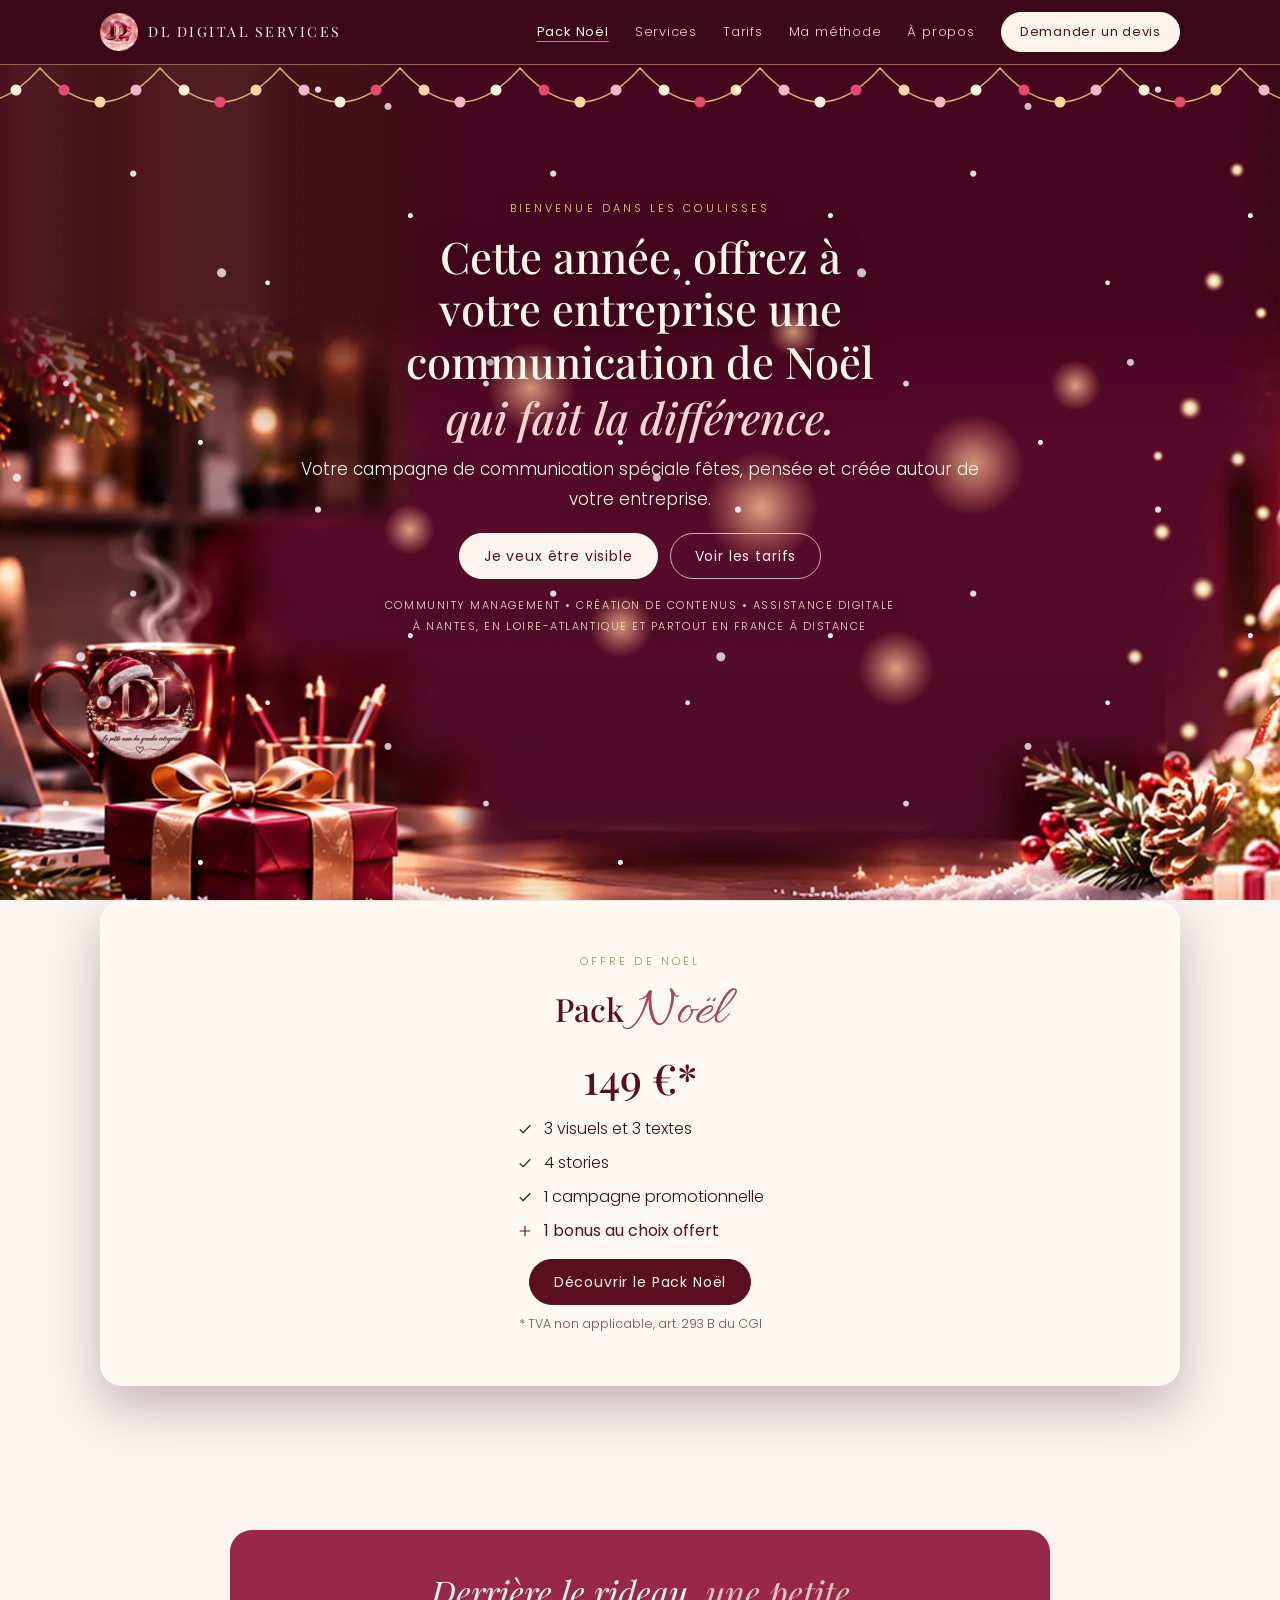
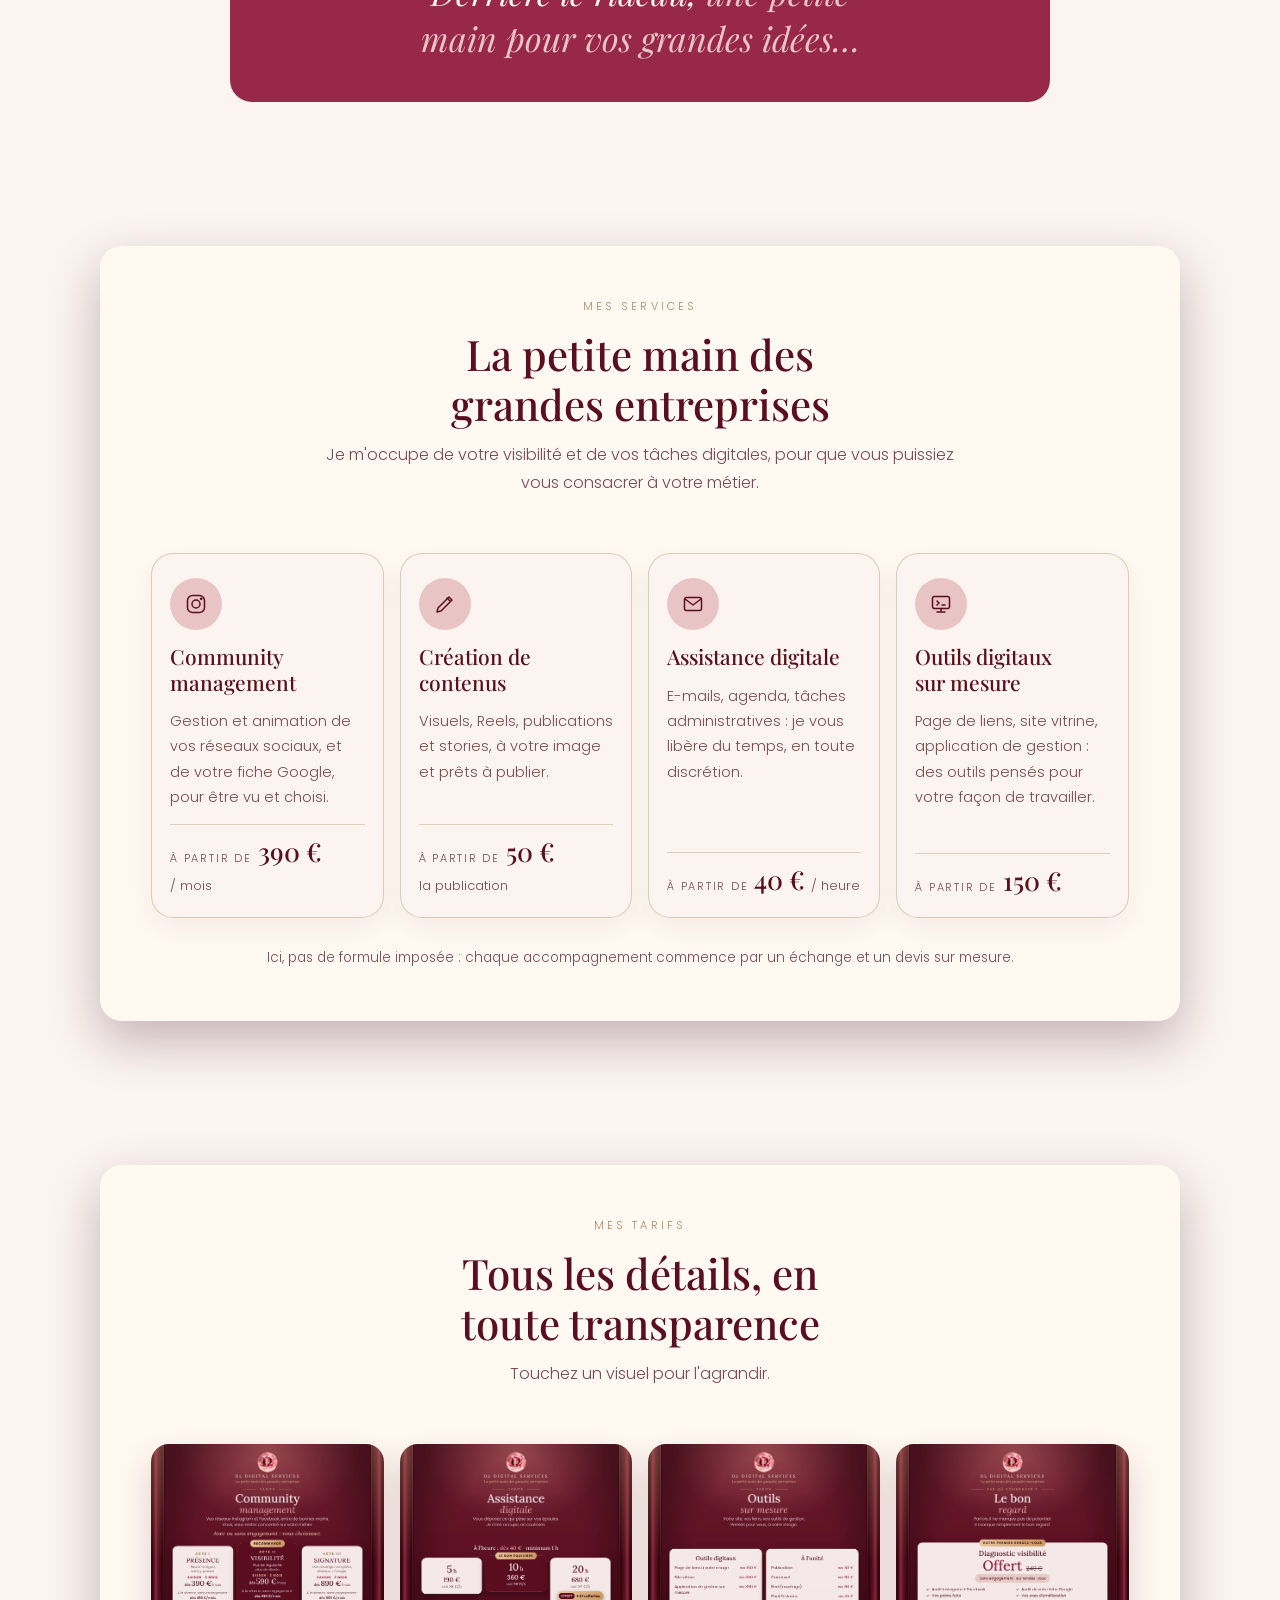
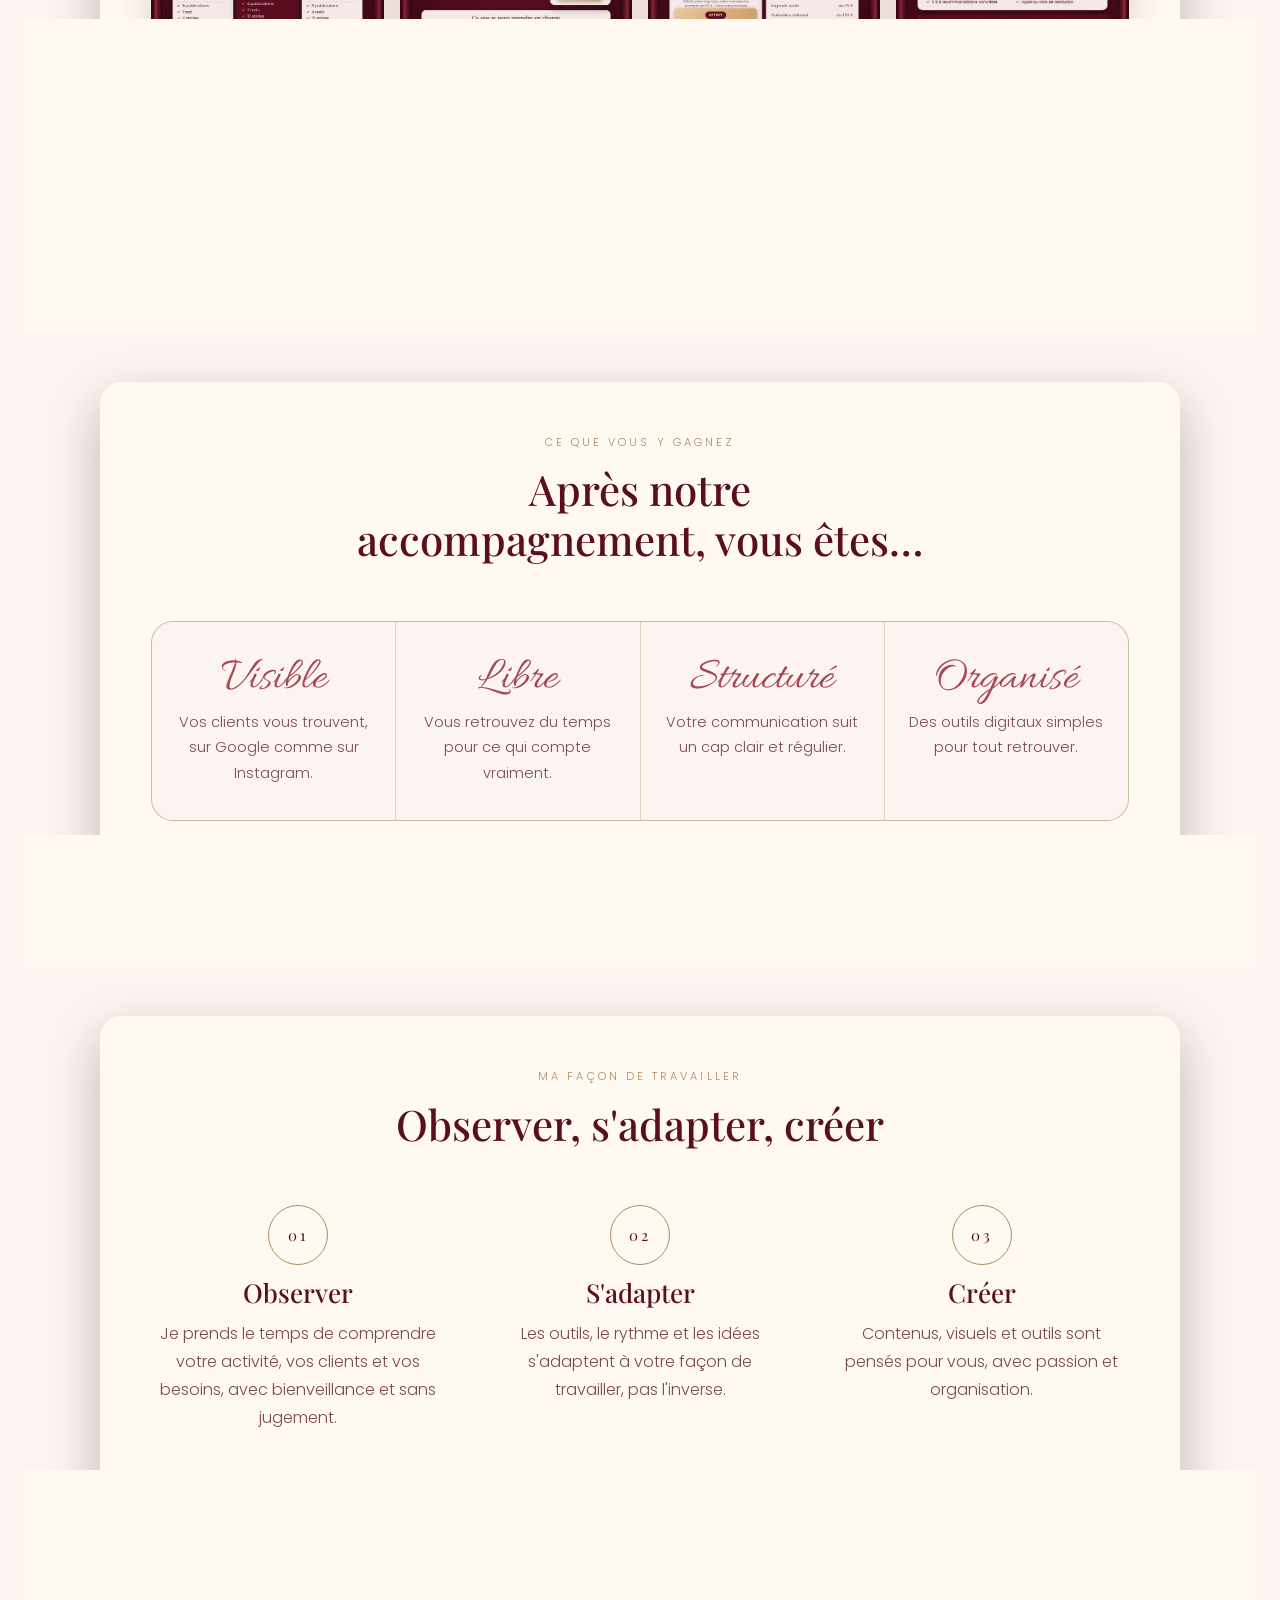
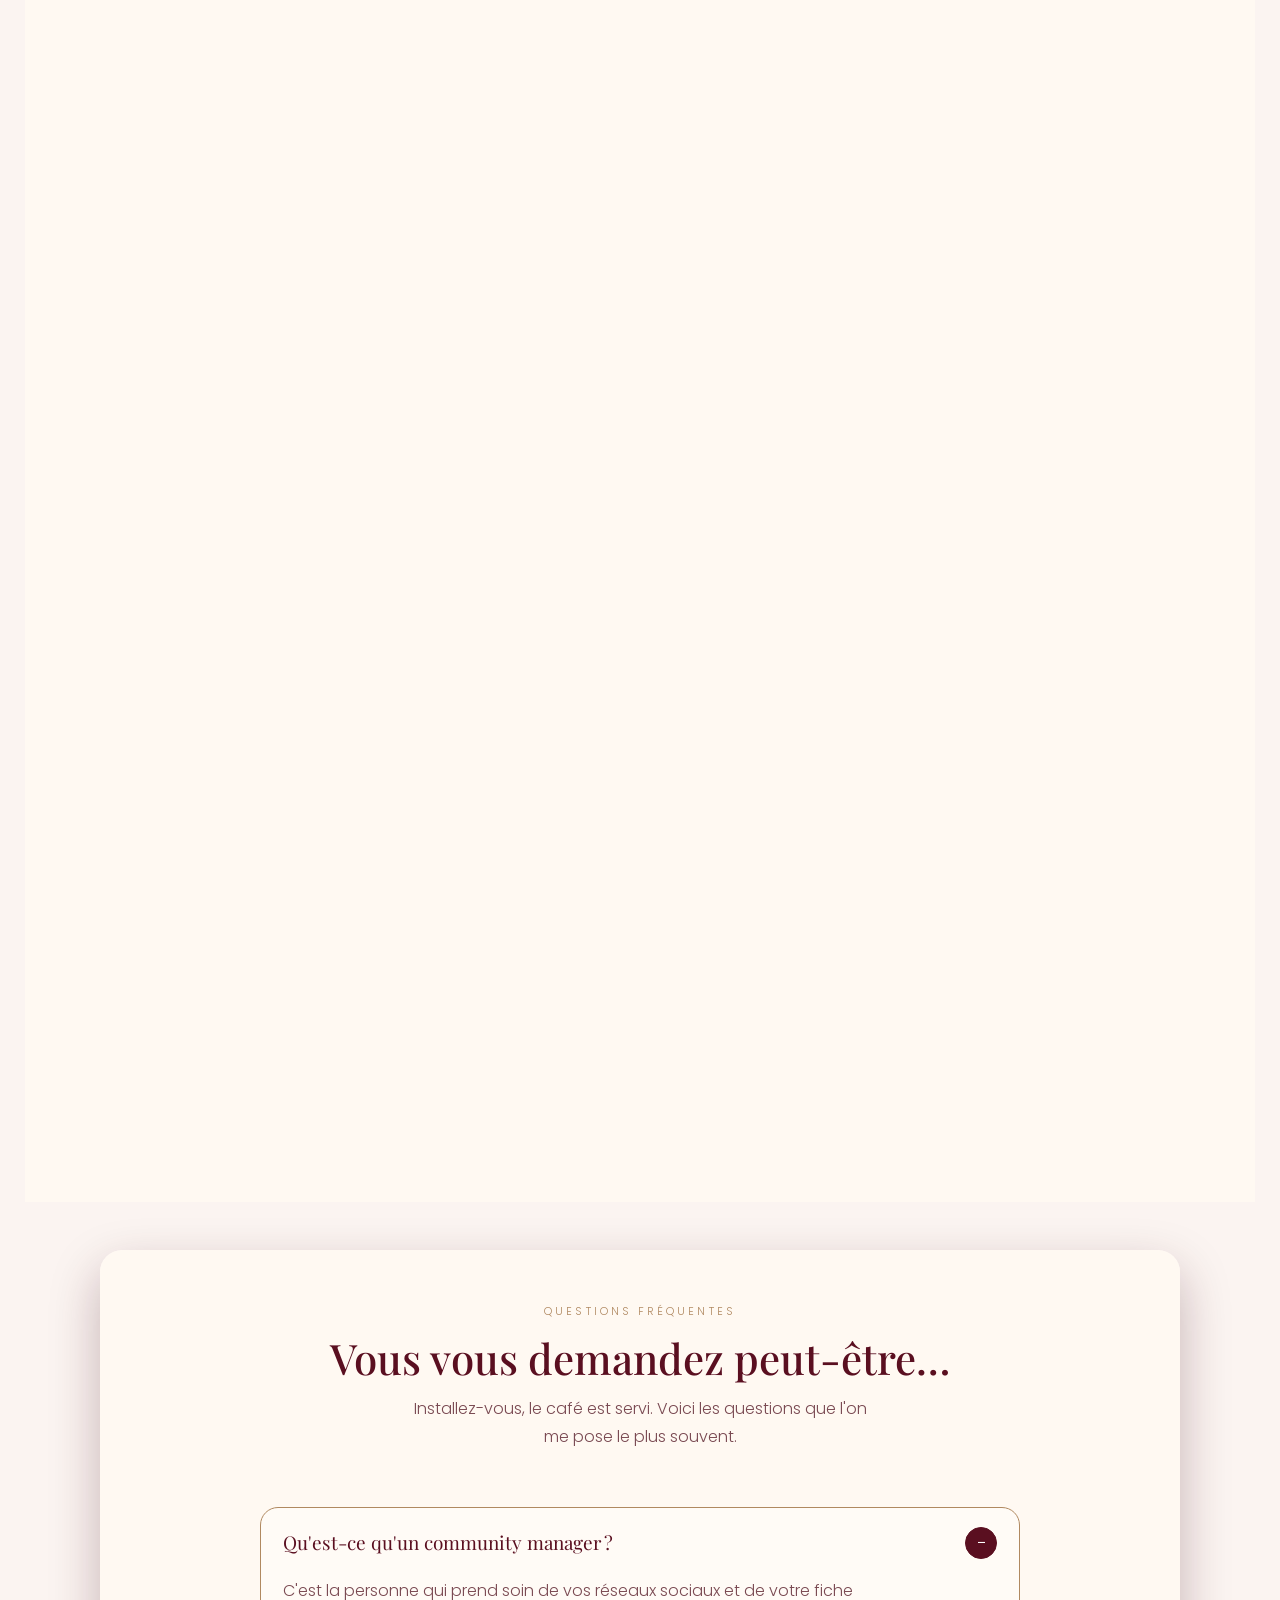
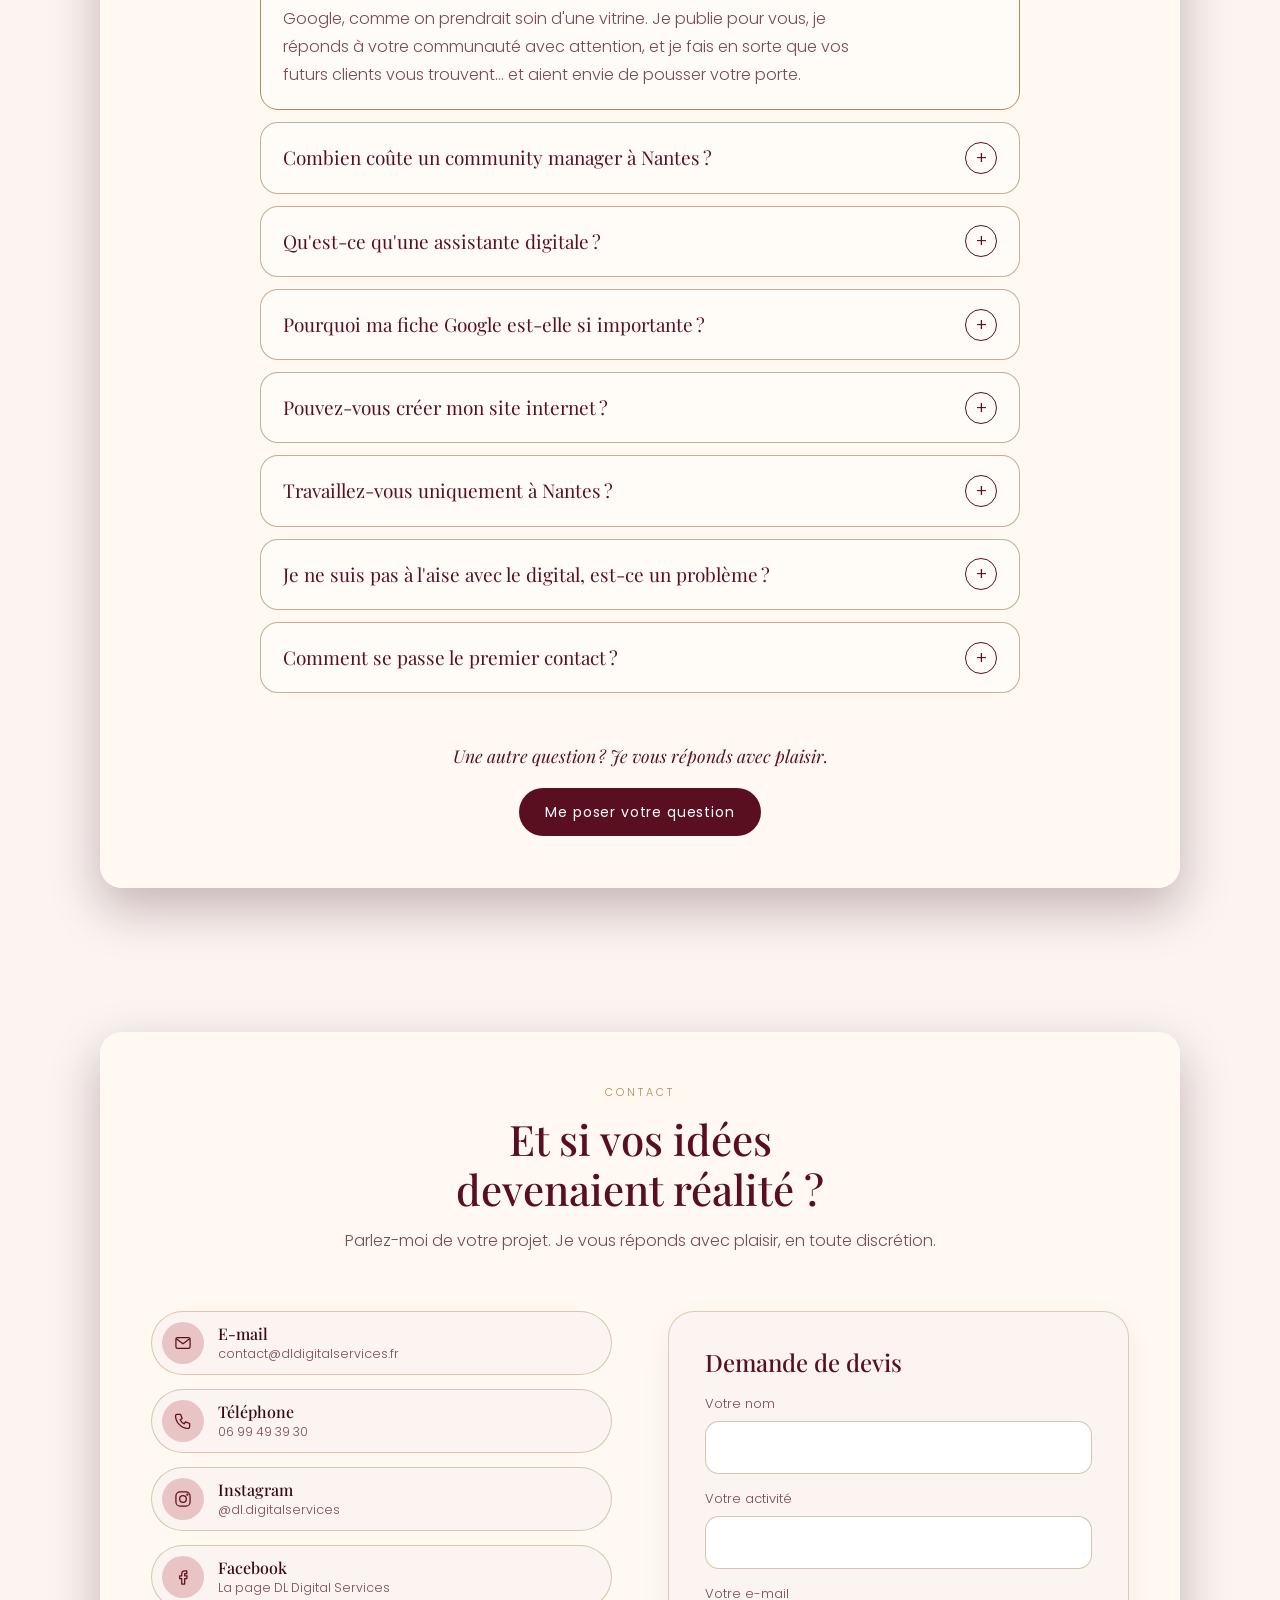
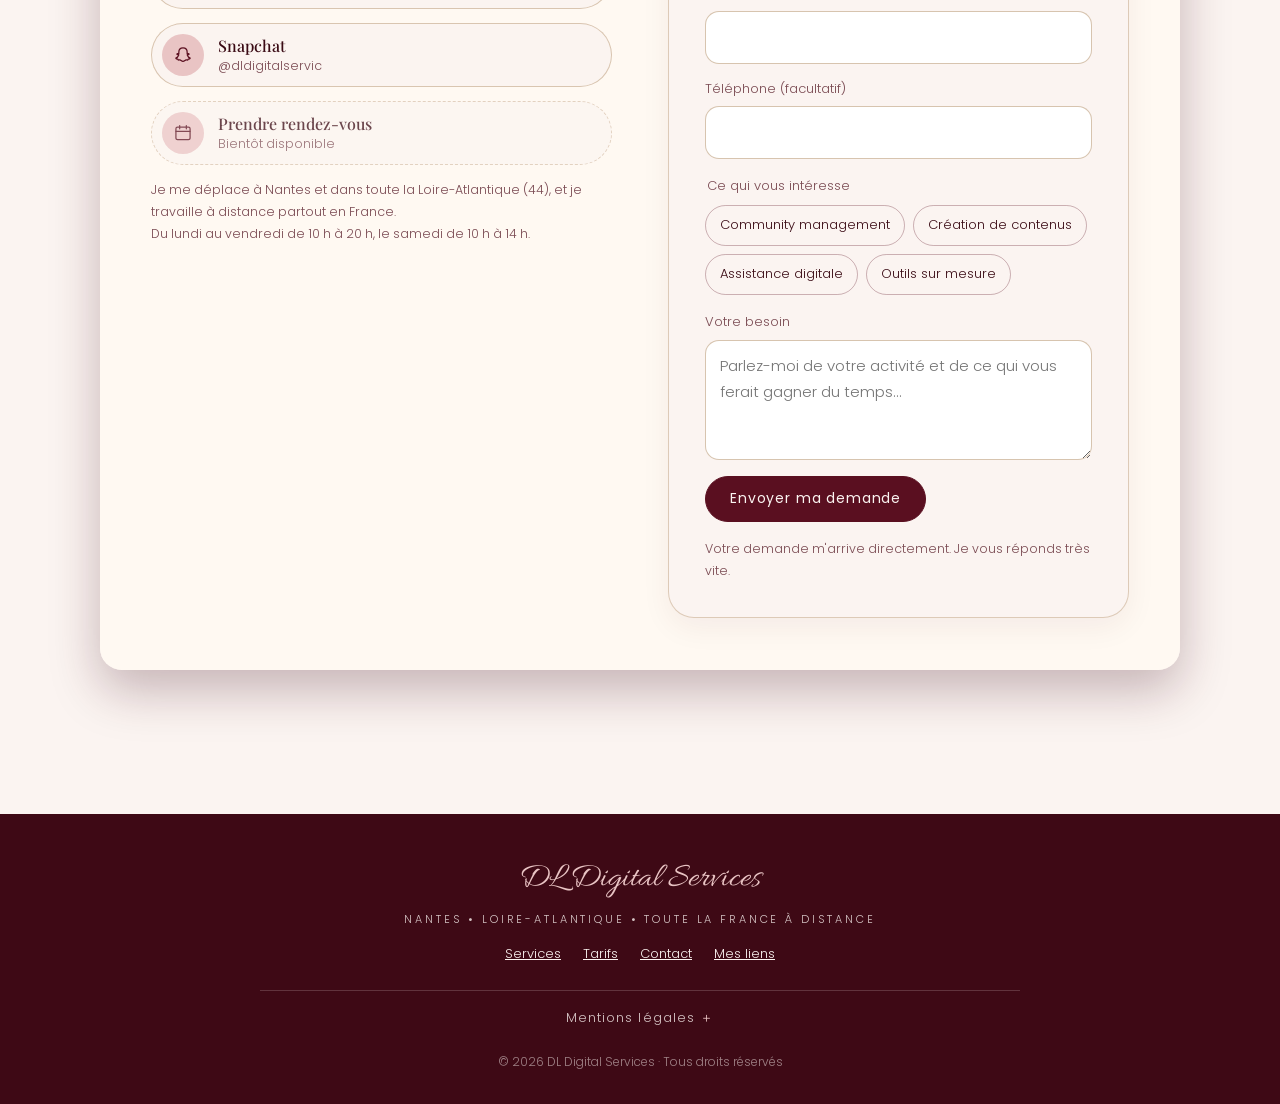
==== commit 705d790c: "Nouvelle DA de Noël : fond fixe, guirlande, neige, lever de rideau Tout le contenu du site est conse" ====
--- a/index.html
+++ b/index.html
@@ -253,6 +253,8 @@
   .encadre::before{content:"";position:absolute;inset:10px;border:1px solid rgba(176,137,96,.22);border-radius:18px;pointer-events:none}
   .signe{font-family:var(--signature);font-size:40px;color:var(--bordeaux);line-height:1;margin-top:4px}
 
+  .photo-dos{display:block;width:100%;aspect-ratio:16/10;object-fit:cover;object-position:80% 50%;border-radius:14px}
+
   /* Contact */
   .contact{display:grid;grid-template-columns:repeat(auto-fit,minmax(min(100%,320px),1fr));gap:clamp(28px,5vw,56px);align-items:start}
   .coordonnees{display:flex;flex-direction:column;gap:14px}
@@ -331,40 +333,97 @@
   .faq-fin a:focus-visible{outline:2px solid var(--ivoire);outline-offset:3px}
 
   /* ---------- Noël : à retirer après les fêtes ---------- */
-@keyframes neige{from{background-position:0 0}to{background-position:0 var(--pas)}}
-@keyframes derive{from{transform:translateX(-14px)}to{transform:translateX(14px)}}
-@keyframes scintille{0%,100%{opacity:.35}50%{opacity:1}}
-@keyframes lueur{0%,100%{opacity:.18;transform:scale(.88)}50%{opacity:.7;transform:scale(1.08)}}
-@keyframes balance-g{0%,100%{transform:rotate(-1.6deg)}50%{transform:rotate(1.8deg)}}
-@keyframes balance-d{0%,100%{transform:rotate(1.6deg)}50%{transform:rotate(-1.8deg)}}
-@keyframes flotte{0%,100%{transform:translateY(0)}50%{transform:translateY(-7px)}}
-@keyframes halo{0%,100%{box-shadow:0 24px 60px rgba(30,4,10,.45),0 0 0 rgba(255,201,138,0)}50%{box-shadow:0 28px 66px rgba(30,4,10,.45),0 0 34px rgba(255,201,138,.5)}}
-@keyframes reflet{0%,62%{left:-40%}100%{left:125%}}
-@keyframes mot{0%,100%{text-shadow:0 0 0 rgba(255,201,138,0)}50%{text-shadow:0 0 16px rgba(255,201,138,.75)}}
-.neige{position:absolute;inset:0 -30px;pointer-events:none;background-repeat:repeat;animation:neige var(--duree) linear infinite,derive 7s ease-in-out infinite alternate}
-.neige-1{--pas:430px;--duree:13s;background-size:430px 430px;background-image:radial-gradient(circle at 12% 18%,#fff 0 2px,transparent 3px),radial-gradient(circle at 46% 8%,rgba(255,255,255,.85) 0 2.4px,transparent 3.4px),radial-gradient(circle at 78% 34%,#fff 0 1.8px,transparent 2.8px),radial-gradient(circle at 30% 58%,rgba(255,255,255,.8) 0 2.2px,transparent 3.2px),radial-gradient(circle at 62% 72%,#fff 0 1.8px,transparent 2.8px),radial-gradient(circle at 90% 88%,rgba(255,255,255,.85) 0 2.4px,transparent 3.4px)}
-.neige-2{--pas:610px;--duree:24s;filter:blur(1.4px);opacity:.75;animation-direction:normal,alternate-reverse;background-size:610px 610px;background-image:radial-gradient(circle at 22% 12%,#fff 0 4px,transparent 5px),radial-gradient(circle at 70% 26%,#fff 0 3px,transparent 4px),radial-gradient(circle at 44% 52%,#fff 0 4px,transparent 5px),radial-gradient(circle at 86% 66%,#fff 0 3px,transparent 4px),radial-gradient(circle at 12% 84%,#fff 0 3.5px,transparent 4.5px)}
-.guirlande{position:absolute;left:0;top:0;width:100%;height:76px;pointer-events:none}
-.ampoule{animation:scintille 2.4s ease-in-out infinite;filter:drop-shadow(0 0 6px #FFC98A)}
-.lueur{position:absolute;border-radius:50%;pointer-events:none;mix-blend-mode:screen;background:radial-gradient(circle,rgba(255,205,145,.95) 0%,rgba(255,190,130,.35) 42%,transparent 70%);animation:lueur 5s ease-in-out infinite}
-.branche{position:absolute;top:0;pointer-events:none}
-.branche-g{left:0;transform-origin:0 0;animation:balance-g 6s ease-in-out infinite}
-.branche-d{right:0;transform-origin:100% 0;animation:balance-d 7s ease-in-out infinite}
-.flotte{animation:flotte 6s ease-in-out infinite,halo 6s ease-in-out infinite}
-.reflet{position:relative;overflow:hidden}
-.reflet::after{content:"";position:absolute;top:0;bottom:0;left:-40%;width:28%;transform:skewX(-20deg);background:linear-gradient(90deg,transparent,rgba(255,255,255,.42),transparent);animation:reflet 4.5s ease-in-out infinite}
-.mot{animation:mot 3.6s ease-in-out infinite}
-@media (prefers-reduced-motion:reduce){.neige,.ampoule,.lueur,.branche-g,.branche-d,.flotte,.reflet::after,.mot{animation:none}}
-
-.noel-rangee{position:relative;max-width:1112px!important}
+.lever{display:none}
+/* ---------- Nouvelle DA : une seule image fixe, le texte défile dessus ---------- */
+header{background:#3A0618;border-bottom-color:rgba(235,199,146,.5)}
+.nom{color:#FFF5EC}
+.menu a{color:#F7D3D3}
+.menu a:hover{color:#fff}
+.menu .bouton{background:#FFF5EC;color:var(--bordeaux)!important;border-color:#FFF5EC}
+.menu .bouton:hover{background:#F7D3D3}
+.menu a[href*=pack-noel]{color:#FFF5EC!important}
+.fond{position:fixed;inset:0;z-index:0;overflow:hidden;background:#3A0618 url(images/noel-fond-site.webp) center bottom/cover no-repeat}
+.lueur{position:absolute;border-radius:50%;background:radial-gradient(circle,rgba(255,196,150,.8) 0%,rgba(255,170,130,.28) 45%,transparent 70%);animation:scintille 5s ease-in-out infinite}
+.etincelle{background:radial-gradient(circle,#fff 0%,rgba(255,226,170,.9) 30%,rgba(255,200,130,.25) 55%,transparent 72%);animation-duration:2.8s}
+.neige{position:fixed;left:-60px;right:-60px;bottom:0;height:calc(100vh + 700px);z-index:15;pointer-events:none;background-repeat:repeat;will-change:transform}
+.neige-1{background-size:420px 420px;background-image:radial-gradient(circle at 12% 18%,#fff 0 2px,transparent 3px),radial-gradient(circle at 46% 8%,rgba(255,255,255,.85) 0 2.6px,transparent 3.6px),radial-gradient(circle at 78% 34%,#fff 0 1.8px,transparent 2.8px),radial-gradient(circle at 30% 58%,rgba(255,255,255,.8) 0 2.4px,transparent 3.4px),radial-gradient(circle at 62% 72%,#fff 0 2px,transparent 3px),radial-gradient(circle at 90% 88%,rgba(255,255,255,.85) 0 2.6px,transparent 3.6px);animation:neige-a 14s linear infinite}
+.neige-2{opacity:.75;z-index:0;background-size:640px 640px;background-image:radial-gradient(circle at 22% 12%,#fff 0 4px,transparent 5px),radial-gradient(circle at 70% 26%,#fff 0 3px,transparent 4px),radial-gradient(circle at 44% 52%,#fff 0 4px,transparent 5px),radial-gradient(circle at 86% 66%,#fff 0 3px,transparent 4px),radial-gradient(circle at 12% 84%,#fff 0 3.5px,transparent 4.5px);animation:neige-b 22s linear infinite}
+.guirlande{position:fixed;left:0;top:64px;width:100%;height:84px;z-index:0;pointer-events:none}
+.ampoule{animation:ampoule 2.4s ease-in-out infinite}
+main,footer{position:relative;z-index:1}
+main section{padding-block:0 16vh}
+main section>.contenu{background:rgba(255,249,243,.93);-webkit-backdrop-filter:blur(5px);backdrop-filter:blur(5px);border-radius:22px;padding:clamp(28px,4vw,52px);box-shadow:0 20px 50px rgba(60,12,28,.28)}
+main section.voile,main section.sombre,main section.faq{background:none;color:var(--encre)}
+section.accueil{width:100%;max-width:none;margin:0;flex-direction:row;gap:0;text-align:center;min-height:calc(100vh - 64px);display:flex;align-items:center;justify-content:center;padding:32px 16px 18vh!important}
+.annonce{width:min(680px,100%);text-align:center;display:flex;flex-direction:column;gap:12px;align-items:center;color:#FFF5EC;text-shadow:0 2px 16px rgba(30,2,14,.8)}
+.annonce .petit-titre{color:#F2CFA0}
+.annonce h1{color:#FFF5EC;font-size:clamp(30px,3.4vw,48px)}
+.annonce h1 em{color:#F7D3D3}
+.annonce p{font-size:17px}
+.annonce .rassure{font-size:11px;letter-spacing:.14em;text-transform:uppercase;color:#F7D3D3;line-height:1.9}
+.actions{display:flex;flex-wrap:wrap;justify-content:center;gap:12px}
+.annonce .bouton{background:#FFF5EC;color:var(--bordeaux)!important;border-color:#FFF5EC;text-shadow:none}
+.annonce .bouton:hover{background:#F7D3D3}
+.annonce .bouton.leger{background:transparent;color:#FFF5EC!important;border-color:rgba(255,245,236,.7)}
+.annonce .bouton.leger:hover{background:rgba(255,245,236,.14)}
+.grille,.tarifs{grid-template-columns:repeat(4,minmax(0,1fr));gap:16px}
+.carte{padding:24px 18px 20px}
+@media (max-width:1040px){.grille,.tarifs{grid-template-columns:repeat(2,minmax(0,1fr))}}
+@media (max-width:520px){.grille,.tarifs{grid-template-columns:minmax(0,1fr)}}
+.petit-titre{font-size:11px;letter-spacing:.28em;text-transform:uppercase;color:var(--or-rose)}
+.billet{max-width:420px;margin:0 auto;text-align:center;display:flex;flex-direction:column;gap:8px;align-items:center}
+.billet h2{font-size:32px}
+.billet .mot{font-family:var(--signature);font-weight:400;font-size:56px;color:var(--rose-signature)}
+.montant{font-family:var(--titre);font-weight:500;font-size:42px;line-height:1.1;color:var(--bordeaux)}
+.billet ul{list-style:none;margin:6px 0;padding:0;text-align:left;display:flex;flex-direction:column;gap:6px}
+.billet li{display:flex;gap:10px;align-items:center}
+.billet li.cadeau{font-weight:400;color:var(--bordeaux)}
+.slogan{position:relative;z-index:1;padding:0 16px 16vh;background:none;overflow:visible}
+.slogan blockquote{padding:clamp(24px,4vw,40px);background:rgba(140,18,56,.9);border-radius:22px}
+.sombre h2,.sombre h3,.faq h2{color:var(--bordeaux)}
+.sombre .petit-titre,.faq .petit-titre{color:var(--or-rose)!important}
+.etape p{color:var(--encre-douce)}
+.etape::before{color:var(--bordeaux);border-color:var(--or-rose)}
+.devise{color:var(--bordeaux)}
+.faq .entete p{color:var(--encre-douce)}
+.questions details{background:#FFFBF6;border-color:rgba(138,100,48,.5)}
+.questions details[open]{background:#FFFBF6;border-color:var(--or-rose)}
+.questions summary{color:var(--bordeaux)}
+.questions summary::after{border-color:var(--bordeaux);color:var(--bordeaux)}
+.questions details[open] summary::after{background:var(--bordeaux);color:#fff;border-color:var(--bordeaux)}
+.questions summary:focus-visible{outline-color:var(--bordeaux)}
+.questions .reponse{color:var(--encre-douce)}
+.faq-fin p{color:var(--bordeaux)}
+.faq-fin a{background:var(--bordeaux);color:#fff}
+.faq-fin a:focus-visible{outline-color:var(--bordeaux)}
+.encadre{background:#FFFBF6}
+footer{background:var(--bordeaux-ombre)}
+
+/* Le lever de rideau d'arrivée */
+.intro{position:fixed;left:0;right:0;top:0;bottom:0;z-index:50;overflow:hidden;pointer-events:none;background:#3A0618;animation:fin-intro .7s ease 3.8s both}
+.i-ferme,.i-ouvert{position:absolute;inset:0;background-size:cover;background-position:center}
+.i-ferme{background-image:url(images/noel-rideau-ferme.webp);animation:ferme 2.1s ease-in-out both}
+.i-ouvert{background-image:url(images/noel-rideau-ouvert.webp);transform-origin:50.5% 64%;opacity:0;animation:ouvert 3.3s cubic-bezier(.55,0,.4,1) 1.3s both}
+body.attente .intro,body.attente .i-ferme,body.attente .i-ouvert{animation-play-state:paused}
+@keyframes ferme{0%{opacity:1;transform:scale(1)}65%{opacity:1}100%{opacity:0;transform:scale(1.06)}}
+@keyframes ouvert{0%{opacity:0;transform:scale(1.02)}26%{opacity:1;transform:scale(1.04)}100%{opacity:1;transform:scale(5.5)}}
+@keyframes fin-intro{to{opacity:0;visibility:hidden}}
+@keyframes scintille{0%,100%{opacity:.25;transform:scale(.85)}50%{opacity:1;transform:scale(1.1)}}
+@keyframes neige-a{from{transform:translate3d(0,0,0)}to{transform:translate3d(30px,420px,0)}}
+@keyframes neige-b{from{transform:translate3d(0,0,0)}to{transform:translate3d(-40px,640px,0)}}
+@keyframes ampoule{0%,100%{opacity:.35}50%{opacity:1}}
 @media (max-width:760px){
-  .noel-photo{object-position:88% center!important}
-  .noel-voile{background:linear-gradient(180deg,rgba(62,9,21,.72) 0%,rgba(62,9,21,.9) 45%,rgba(62,9,21,.94) 100%)!important}
-  .noel-rangee{flex-direction:column!important;align-items:stretch!important;gap:0!important;padding-top:112px!important;padding-bottom:40px!important}
-  .noel-gauche{display:contents!important}
-  .noel-carte{order:3;margin-top:24px;max-width:none!important;flex:none!important}
-  .noel-boutons{order:4;margin-top:20px!important}
-  .noel-rassure{order:5}
+  main section{padding-block:0 10vh}
+  .slogan{padding-bottom:10vh}
+  .fond{background-position:100% bottom}
+  section.accueil{background:linear-gradient(180deg,rgba(58,6,24,.72),rgba(58,6,24,.55) 70%,rgba(58,6,24,0))}
+  .lueur{display:none}
+  section.accueil{align-items:flex-start;padding:48px 16px 40vh!important}
+}
+@media (prefers-reduced-motion:reduce){
+  html{scroll-behavior:auto}
+  .intro,.lueur,.neige,.guirlande{display:none}
+  .carte,.bouton,.ligne{transition:none}
 }
 </style>
 <script type="application/ld+json">
@@ -464,38 +523,47 @@
 <main>
 
   <!-- Accueil de Noël. Après les fêtes : supprimer ce bloc et réactiver l'accueil habituel juste en dessous. -->
-  <div id="accueil" style="position: relative; overflow: hidden; background: #3E0915">
-  <img src="/images/noel-fond.webp" alt="" class="noel-photo" fetchpriority="high" style="position: absolute; inset: 0; width: 100%; height: 100%; object-fit: cover">
-  <div class="noel-voile" style="position: absolute; inset: 0; background: linear-gradient(90deg, rgba(62,9,21,.97) 0%, rgba(62,9,21,.93) 48%, rgba(62,9,21,.4) 70%, rgba(62,9,21,.16) 100%)"></div>
-  <svg class="guirlande" viewBox="0 0 1440 76" preserveAspectRatio="xMidYMin slice" aria-hidden="true"><path d="M0 4 Q60.0 62 120 4 Q180.0 62 240 4 Q300.0 62 360 4 Q420.0 62 480 4 Q540.0 62 600 4 Q660.0 62 720 4 Q780.0 62 840 4 Q900.0 62 960 4 Q1020.0 62 1080 4 Q1140.0 62 1200 4 Q1260.0 62 1320 4 Q1380.0 62 1440 4" fill="none" stroke="#B08960" stroke-width="1.2"></path><circle class="ampoule" cx="24" cy="27" r="4.5" fill="#FFD9A0" style="animation-delay: -0.00s"></circle><circle class="ampoule" cx="60" cy="37" r="4.5" fill="#F5B7A8" style="animation-delay: -0.37s"></circle><circle class="ampoule" cx="96" cy="27" r="4.5" fill="#FFF1DC" style="animation-delay: -0.74s"></circle><circle class="ampoule" cx="144" cy="27" r="4.5" fill="#FFD9A0" style="animation-delay: -1.11s"></circle><circle class="ampoule" cx="180" cy="37" r="4.5" fill="#F5B7A8" style="animation-delay: -1.48s"></circle><circle class="ampoule" cx="216" cy="27" r="4.5" fill="#FFF1DC" style="animation-delay: -1.85s"></circle><circle class="ampoule" cx="264" cy="27" r="4.5" fill="#FFD9A0" style="animation-delay: -2.22s"></circle><circle class="ampoule" cx="300" cy="37" r="4.5" fill="#F5B7A8" style="animation-delay: -0.19s"></circle><circle class="ampoule" cx="336" cy="27" r="4.5" fill="#FFF1DC" style="animation-delay: -0.56s"></circle><circle class="ampoule" cx="384" cy="27" r="4.5" fill="#FFD9A0" style="animation-delay: -0.93s"></circle><circle class="ampoule" cx="420" cy="37" r="4.5" fill="#F5B7A8" style="animation-delay: -1.30s"></circle><circle class="ampoule" cx="456" cy="27" r="4.5" fill="#FFF1DC" style="animation-delay: -1.67s"></circle><circle class="ampoule" cx="504" cy="27" r="4.5" fill="#FFD9A0" style="animation-delay: -2.04s"></circle><circle class="ampoule" cx="540" cy="37" r="4.5" fill="#F5B7A8" style="animation-delay: -0.01s"></circle><circle class="ampoule" cx="576" cy="27" r="4.5" fill="#FFF1DC" style="animation-delay: -0.38s"></circle><circle class="ampoule" cx="624" cy="27" r="4.5" fill="#FFD9A0" style="animation-delay: -0.75s"></circle><circle class="ampoule" cx="660" cy="37" r="4.5" fill="#F5B7A8" style="animation-delay: -1.12s"></circle><circle class="ampoule" cx="696" cy="27" r="4.5" fill="#FFF1DC" style="animation-delay: -1.49s"></circle><circle class="ampoule" cx="744" cy="27" r="4.5" fill="#FFD9A0" style="animation-delay: -1.86s"></circle><circle class="ampoule" cx="780" cy="37" r="4.5" fill="#F5B7A8" style="animation-delay: -2.23s"></circle><circle class="ampoule" cx="816" cy="27" r="4.5" fill="#FFF1DC" style="animation-delay: -0.20s"></circle><circle class="ampoule" cx="864" cy="27" r="4.5" fill="#FFD9A0" style="animation-delay: -0.57s"></circle><circle class="ampoule" cx="900" cy="37" r="4.5" fill="#F5B7A8" style="animation-delay: -0.94s"></circle><circle class="ampoule" cx="936" cy="27" r="4.5" fill="#FFF1DC" style="animation-delay: -1.31s"></circle><circle class="ampoule" cx="984" cy="27" r="4.5" fill="#FFD9A0" style="animation-delay: -1.68s"></circle><circle class="ampoule" cx="1020" cy="37" r="4.5" fill="#F5B7A8" style="animation-delay: -2.05s"></circle><circle class="ampoule" cx="1056" cy="27" r="4.5" fill="#FFF1DC" style="animation-delay: -0.02s"></circle><circle class="ampoule" cx="1104" cy="27" r="4.5" fill="#FFD9A0" style="animation-delay: -0.39s"></circle><circle class="ampoule" cx="1140" cy="37" r="4.5" fill="#F5B7A8" style="animation-delay: -0.76s"></circle><circle class="ampoule" cx="1176" cy="27" r="4.5" fill="#FFF1DC" style="animation-delay: -1.13s"></circle><circle class="ampoule" cx="1224" cy="27" r="4.5" fill="#FFD9A0" style="animation-delay: -1.50s"></circle><circle class="ampoule" cx="1260" cy="37" r="4.5" fill="#F5B7A8" style="animation-delay: -1.87s"></circle><circle class="ampoule" cx="1296" cy="27" r="4.5" fill="#FFF1DC" style="animation-delay: -2.24s"></circle><circle class="ampoule" cx="1344" cy="27" r="4.5" fill="#FFD9A0" style="animation-delay: -0.21s"></circle><circle class="ampoule" cx="1380" cy="37" r="4.5" fill="#F5B7A8" style="animation-delay: -0.58s"></circle><circle class="ampoule" cx="1416" cy="27" r="4.5" fill="#FFF1DC" style="animation-delay: -0.95s"></circle></svg><div class="lueur" style="left: 58%; top: 8%; width: 170px; height: 170px; animation-delay: -0s"></div><div class="lueur" style="left: 72%; top: 58%; width: 120px; height: 120px; animation-delay: -1.5s"></div><div class="lueur" style="left: 92%; top: 44%; width: 190px; height: 190px; animation-delay: -3s"></div><div class="lueur" style="left: 84%; top: 78%; width: 140px; height: 140px; animation-delay: -2s"></div><div class="lueur" style="left: 6%; top: 70%; width: 110px; height: 110px; animation-delay: -4s"></div><div class="lueur" style="left: 38%; top: 82%; width: 90px; height: 90px; animation-delay: -2.6s"></div><div class="branche branche-g" style="width: 150px"><img src="/images/noel-branche.webp" alt="" style="display: block; width: 100%; height: auto"></div><div class="branche branche-d" style="width: 18vw; max-width: 280px"><img src="/images/noel-branche.webp" alt="" style="display: block; width: 100%; height: auto; transform: scaleX(-1)"></div><div class="neige neige-2"></div><div class="neige neige-1"></div>
-  <div class="noel-rangee" style="position: relative; max-width: 1080px; margin: 0 auto; padding: 140px 16px 72px; display: flex; flex-wrap: wrap; align-items: center; gap: 56px">
-    <div class="noel-gauche" style="flex: 999 1 460px; min-width: 0; color: #FBF4F1">
-      <span style="display: block; font-size: 11px; line-height: 16px; font-weight: 400; letter-spacing: .22em; text-transform: uppercase; color: #E9C4C4">Bienvenue dans les coulisses</span>
-      <h1 style="margin: 20px 0 0; font-family: 'Playfair Display', Georgia, serif; font-weight: 500; font-size: clamp(36px, 4.4vw, 54px); line-height: 1.16; color: #FBF4F1">Cette année, offrez à votre entreprise une communication de Noël <em style="color: #E9C4C4">qui fait la différence.</em></h1>
-      <p style="margin: 22px 0 0; max-width: 500px; font-size: 18px; line-height: 1.6">Votre campagne de communication spéciale fêtes, pensée et créée autour de votre entreprise.</p>
-      <div class="noel-boutons" style="margin-top: 30px; display: flex; flex-wrap: wrap; gap: 14px">
-        <a href="#contact" style="display: inline-flex; align-items: center; min-height: 48px; padding: 0 24px; border-radius: 999px; background: #FBF4F1; color: #5A0F20; text-decoration: none; font-size: 14px; font-weight: 400; letter-spacing: .06em">Je veux être visible</a>
-        <a href="#tarifs" style="display: inline-flex; align-items: center; min-height: 48px; padding: 0 24px; border-radius: 999px; border: 1px solid #E9C4C4; color: #FBF4F1; text-decoration: none; font-size: 14px; font-weight: 400; letter-spacing: .06em">Voir les tarifs</a>
-      </div>
-      <p class="noel-rassure" style="margin: 28px 0 0; font-size: 11px; line-height: 22px; font-weight: 400; letter-spacing: .18em; text-transform: uppercase; color: #E9C4C4">Community management • Création de contenus • Assistance digitale<br>À Nantes, en Loire-Atlantique et partout en France à distance</p>
+  <div class="fond" aria-hidden="true"><div class="lueur" style="left:38%;top:38%;width:7vw;height:7vw;animation-delay:-0.0s"></div><div class="lueur" style="left:55%;top:50%;width:9vw;height:9vw;animation-delay:-0.8s"></div><div class="lueur" style="left:72%;top:46%;width:8vw;height:8vw;animation-delay:-1.6s"></div><div class="lueur" style="left:46%;top:66%;width:5vw;height:5vw;animation-delay:-2.4s"></div><div class="lueur" style="left:67%;top:70%;width:6vw;height:6vw;animation-delay:-3.2s"></div><div class="lueur" style="left:60%;top:34%;width:4vw;height:4vw;animation-delay:-4.0s"></div><div class="lueur" style="left:82%;top:40%;width:4vw;height:4vw;animation-delay:-4.8s"></div><div class="lueur" style="left:30%;top:56%;width:4vw;height:4vw;animation-delay:-5.6s"></div><div class="lueur etincelle" style="left:96%;top:18%;width:16px;height:16px;animation-delay:-0.00s"></div><div class="lueur etincelle" style="left:94%;top:30%;width:22px;height:22px;animation-delay:-0.53s"></div><div class="lueur etincelle" style="left:98%;top:34%;width:14px;height:14px;animation-delay:-1.06s"></div><div class="lueur etincelle" style="left:92%;top:44%;width:24px;height:24px;animation-delay:-1.59s"></div><div class="lueur etincelle" style="left:96%;top:50%;width:18px;height:18px;animation-delay:-2.12s"></div><div class="lueur etincelle" style="left:90%;top:58%;width:20px;height:20px;animation-delay:-2.65s"></div><div class="lueur etincelle" style="left:93%;top:64%;width:26px;height:26px;animation-delay:-3.18s"></div><div class="lueur etincelle" style="left:97%;top:68%;width:16px;height:16px;animation-delay:-3.71s"></div><div class="lueur etincelle" style="left:88%;top:72%;width:18px;height:18px;animation-delay:-4.24s"></div><div class="lueur etincelle" style="left:92%;top:80%;width:22px;height:22px;animation-delay:-4.77s"></div><div class="lueur etincelle" style="left:96%;top:84%;width:18px;height:18px;animation-delay:-5.30s"></div><div class="lueur etincelle" style="left:98%;top:56%;width:18px;height:18px;animation-delay:-5.83s"></div><div class="lueur etincelle" style="left:90%;top:50%;width:12px;height:12px;animation-delay:-6.36s"></div><div class="lueur etincelle" style="left:95%;top:74%;width:14px;height:14px;animation-delay:-6.89s"></div></div>
+<svg class="guirlande" viewBox="0 0 1440 84" preserveAspectRatio="xMidYMin slice" aria-hidden="true"><path d="M0 4 Q60 72 120 4 Q180 72 240 4 Q300 72 360 4 Q420 72 480 4 Q540 72 600 4 Q660 72 720 4 Q780 72 840 4 Q900 72 960 4 Q1020 72 1080 4 Q1140 72 1200 4 Q1260 72 1320 4 Q1380 72 1440 4" fill="none" stroke="#D9B27C" stroke-width="1.4"></path><circle class="ampoule" cx="24" cy="26" r="5.5" fill="#FFD9A0" style="animation-delay:-0.00s"></circle><circle class="ampoule" cx="60" cy="38" r="5.5" fill="#F5B7C8" style="animation-delay:-0.37s"></circle><circle class="ampoule" cx="96" cy="26" r="5.5" fill="#FFF1DC" style="animation-delay:-0.74s"></circle><circle class="ampoule" cx="144" cy="26" r="5.5" fill="#E8486F" style="animation-delay:-1.11s"></circle><circle class="ampoule" cx="180" cy="38" r="5.5" fill="#FFD9A0" style="animation-delay:-1.48s"></circle><circle class="ampoule" cx="216" cy="26" r="5.5" fill="#F5B7C8" style="animation-delay:-1.85s"></circle><circle class="ampoule" cx="264" cy="26" r="5.5" fill="#FFF1DC" style="animation-delay:-2.22s"></circle><circle class="ampoule" cx="300" cy="38" r="5.5" fill="#E8486F" style="animation-delay:-0.19s"></circle><circle class="ampoule" cx="336" cy="26" r="5.5" fill="#FFD9A0" style="animation-delay:-0.56s"></circle><circle class="ampoule" cx="384" cy="26" r="5.5" fill="#F5B7C8" style="animation-delay:-0.93s"></circle><circle class="ampoule" cx="420" cy="38" r="5.5" fill="#FFF1DC" style="animation-delay:-1.30s"></circle><circle class="ampoule" cx="456" cy="26" r="5.5" fill="#E8486F" style="animation-delay:-1.67s"></circle><circle class="ampoule" cx="504" cy="26" r="5.5" fill="#FFD9A0" style="animation-delay:-2.04s"></circle><circle class="ampoule" cx="540" cy="38" r="5.5" fill="#F5B7C8" style="animation-delay:-0.01s"></circle><circle class="ampoule" cx="576" cy="26" r="5.5" fill="#FFF1DC" style="animation-delay:-0.38s"></circle><circle class="ampoule" cx="624" cy="26" r="5.5" fill="#E8486F" style="animation-delay:-0.75s"></circle><circle class="ampoule" cx="660" cy="38" r="5.5" fill="#FFD9A0" style="animation-delay:-1.12s"></circle><circle class="ampoule" cx="696" cy="26" r="5.5" fill="#F5B7C8" style="animation-delay:-1.49s"></circle><circle class="ampoule" cx="744" cy="26" r="5.5" fill="#FFF1DC" style="animation-delay:-1.86s"></circle><circle class="ampoule" cx="780" cy="38" r="5.5" fill="#E8486F" style="animation-delay:-2.23s"></circle><circle class="ampoule" cx="816" cy="26" r="5.5" fill="#FFD9A0" style="animation-delay:-0.20s"></circle><circle class="ampoule" cx="864" cy="26" r="5.5" fill="#F5B7C8" style="animation-delay:-0.57s"></circle><circle class="ampoule" cx="900" cy="38" r="5.5" fill="#FFF1DC" style="animation-delay:-0.94s"></circle><circle class="ampoule" cx="936" cy="26" r="5.5" fill="#E8486F" style="animation-delay:-1.31s"></circle><circle class="ampoule" cx="984" cy="26" r="5.5" fill="#FFD9A0" style="animation-delay:-1.68s"></circle><circle class="ampoule" cx="1020" cy="38" r="5.5" fill="#F5B7C8" style="animation-delay:-2.05s"></circle><circle class="ampoule" cx="1056" cy="26" r="5.5" fill="#FFF1DC" style="animation-delay:-0.02s"></circle><circle class="ampoule" cx="1104" cy="26" r="5.5" fill="#E8486F" style="animation-delay:-0.39s"></circle><circle class="ampoule" cx="1140" cy="38" r="5.5" fill="#FFD9A0" style="animation-delay:-0.76s"></circle><circle class="ampoule" cx="1176" cy="26" r="5.5" fill="#F5B7C8" style="animation-delay:-1.13s"></circle><circle class="ampoule" cx="1224" cy="26" r="5.5" fill="#FFF1DC" style="animation-delay:-1.50s"></circle><circle class="ampoule" cx="1260" cy="38" r="5.5" fill="#E8486F" style="animation-delay:-1.87s"></circle><circle class="ampoule" cx="1296" cy="26" r="5.5" fill="#FFD9A0" style="animation-delay:-2.24s"></circle><circle class="ampoule" cx="1344" cy="26" r="5.5" fill="#F5B7C8" style="animation-delay:-0.21s"></circle><circle class="ampoule" cx="1380" cy="38" r="5.5" fill="#FFF1DC" style="animation-delay:-0.58s"></circle><circle class="ampoule" cx="1416" cy="26" r="5.5" fill="#E8486F" style="animation-delay:-0.95s"></circle></svg><div class="neige neige-2" aria-hidden="true"></div><div class="neige neige-1" aria-hidden="true"></div>
+<div class="intro" aria-hidden="true"><div class="i-ferme"></div><div class="i-ouvert"></div></div>
+  <script>
+    (function(){
+      document.body.classList.add('attente');
+      var n=0,go=function(){document.body.classList.remove('attente');};
+      ['images/noel-rideau-ferme.webp','images/noel-rideau-ouvert.webp'].forEach(function(u){var i=new Image();i.onload=i.onerror=function(){if(++n===2)go();};i.src=u;});
+      setTimeout(go,2500);
+    })();
+  </script>
+  <section class="accueil" id="accueil">
+  <div class="annonce">
+    <span class="petit-titre">Bienvenue dans les coulisses</span>
+    <h1>Cette année, offrez à votre entreprise une communication de Noël <em>qui fait la différence.</em></h1>
+    <p>Votre campagne de communication spéciale fêtes, pensée et créée autour de votre entreprise.</p>
+    <div class="actions">
+      <a class="bouton" href="#contact">Je veux être visible</a>
+      <a class="bouton leger" href="#tarifs">Voir les tarifs</a>
     </div>
-
-    <article class="flotte noel-carte" style="flex: 1 1 340px; max-width: 400px; box-sizing: border-box; padding: 32px; border-radius: 18px; background: #FBF4F1; box-shadow: 0 24px 60px rgba(30,4,10,.45)">
-      <span style="display: block; text-align: center; font-size: 11px; line-height: 16px; font-weight: 400; letter-spacing: .22em; text-transform: uppercase; color: #7A4A52">Offre de Noël</span>
-      <h2 style="margin: 8px 0 0; text-align: center; font-family: 'Playfair Display', Georgia, serif; font-weight: 500; font-size: 34px; line-height: 56px; color: #5A0F20">Pack <span style="font-family: Allura, cursive; font-weight: 400; font-size: 56px; color: #A8455A" class="mot">Noël</span></h2>
-      <p style="margin: 6px 0 0; text-align: center; font-family: 'Playfair Display', Georgia, serif; font-weight: 500; font-size: 44px; line-height: 50px; color: #5A0F20">149 €<span style="font-size: 22px; vertical-align: super; line-height: 0">*</span></p>
-      <div style="margin: 20px 0 16px; height: 1px; background: #B08960"></div>
-      <ul style="margin: 0; padding: 0; list-style: none; display: flex; flex-direction: column; gap: 8px; font-size: 15px; line-height: 22px">
-        <li style="display: flex; gap: 10px; align-items: center"><svg width="18" height="18" viewBox="0 0 24 24" fill="none" stroke="#5A0F20" stroke-width="1.5" aria-hidden="true"><path d="M5 12.5l4.5 4.5L19 7"/></svg>3 visuels et 3 textes</li>
-        <li style="display: flex; gap: 10px; align-items: center"><svg width="18" height="18" viewBox="0 0 24 24" fill="none" stroke="#5A0F20" stroke-width="1.5" aria-hidden="true"><path d="M5 12.5l4.5 4.5L19 7"/></svg>4 stories</li>
-        <li style="display: flex; gap: 10px; align-items: center"><svg width="18" height="18" viewBox="0 0 24 24" fill="none" stroke="#5A0F20" stroke-width="1.5" aria-hidden="true"><path d="M5 12.5l4.5 4.5L19 7"/></svg>1 campagne promotionnelle</li>
-        <li style="display: flex; gap: 10px; align-items: center; font-weight: 400; color: #5A0F20"><svg width="18" height="18" viewBox="0 0 24 24" fill="none" stroke="#5A0F20" stroke-width="1.5" aria-hidden="true"><path d="M12 5v14M5 12h14"/></svg>1 bonus au choix offert</li>
+    <p class="rassure">Community management • Création de contenus • Assistance digitale<br>À Nantes, en Loire-Atlantique et partout en France à distance</p>
+  </div>
+</section>
+
+<section id="pack-noel">
+  <div class="contenu">
+    <article class="billet">
+      <span class="petit-titre">Offre de Noël</span>
+      <h2>Pack <span class="mot">Noël</span></h2>
+      <p class="montant">149 €*</p>
+      <ul>
+        <li><svg width="18" height="18" viewBox="0 0 24 24" fill="none" stroke="currentColor" stroke-width="1.5" aria-hidden="true"><path d="M5 12.5l4.5 4.5L19 7"></path></svg>3 visuels et 3 textes</li>
+        <li><svg width="18" height="18" viewBox="0 0 24 24" fill="none" stroke="currentColor" stroke-width="1.5" aria-hidden="true"><path d="M5 12.5l4.5 4.5L19 7"></path></svg>4 stories</li>
+        <li><svg width="18" height="18" viewBox="0 0 24 24" fill="none" stroke="currentColor" stroke-width="1.5" aria-hidden="true"><path d="M5 12.5l4.5 4.5L19 7"></path></svg>1 campagne promotionnelle</li>
+        <li class="cadeau"><svg width="18" height="18" viewBox="0 0 24 24" fill="none" stroke="currentColor" stroke-width="1.5" aria-hidden="true"><path d="M12 5v14M5 12h14"></path></svg>1 bonus au choix offert</li>
       </ul>
-      <a class="reflet" href="pack-noel/" style="margin-top: 22px; display: flex; align-items: center; justify-content: center; min-height: 48px; border-radius: 999px; background: #5A0F20; color: #FBF4F1; text-decoration: none; font-size: 14px; font-weight: 400; letter-spacing: .06em">Découvrir le Pack Noël</a>
-      <p style="margin: 12px 0 0; text-align: center; font-size: 12px; line-height: 18px; color: #7A4A52">* TVA non applicable, art. 293 B du CGI</p>
+      <a class="bouton" href="pack-noel/">Découvrir le Pack Noël</a>
+      <p class="aide">* TVA non applicable, art. 293 B du CGI</p>
     </article>
   </div>
-</div>
+</section>
 
   <!-- ACCUEIL HABITUEL, à réactiver après Noël
   <div class="scene" id="accueil-habituel">
@@ -646,6 +714,7 @@
       </div>
 
       <div class="encadre texte reveler">
+        <img class="photo-dos" src="images/derriere-le-rideau.webp" alt="Silhouette de dos à un bureau, près d'une lampe et d'un bouquet" loading="lazy">
         <span class="petit-titre">À propos</span>
         <h2>Derrière le rideau</h2>
         <p>Avant DL Digital Services, il y a quinze ans d'accompagnement humain.</p>
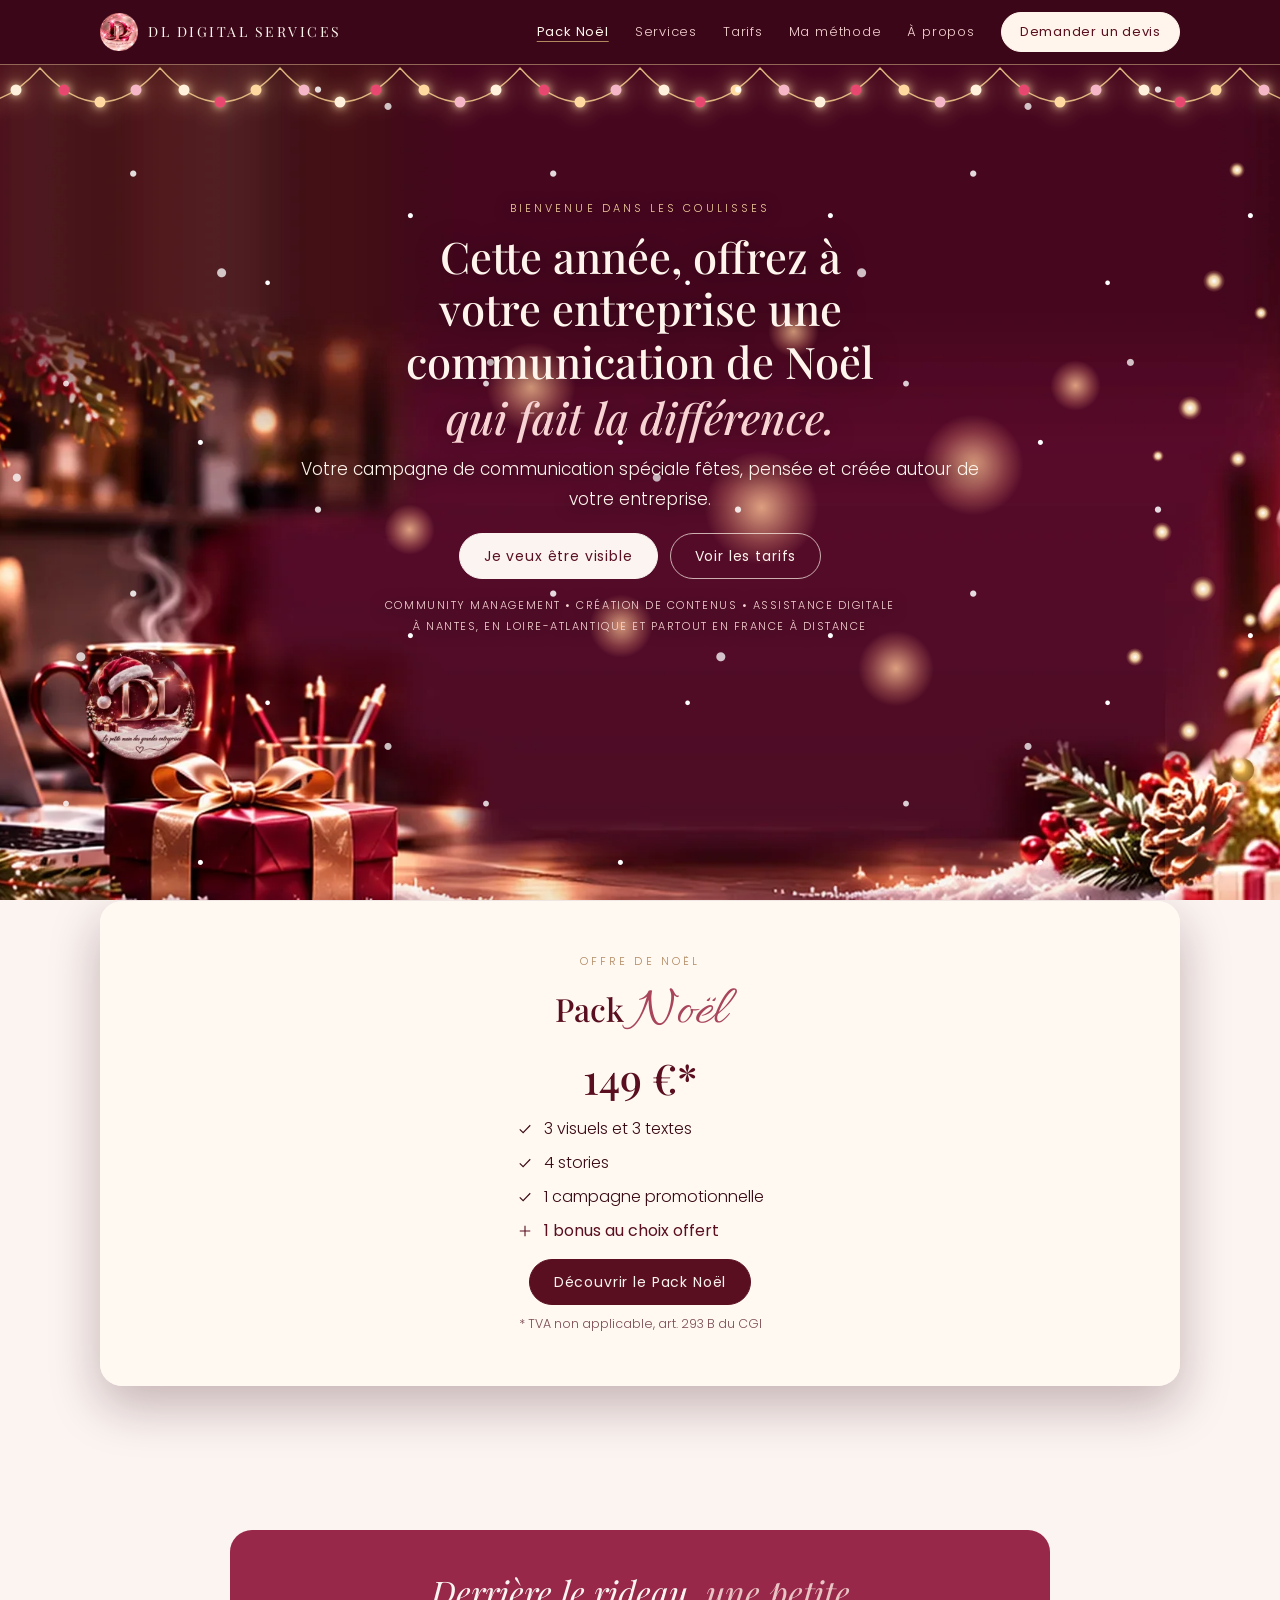
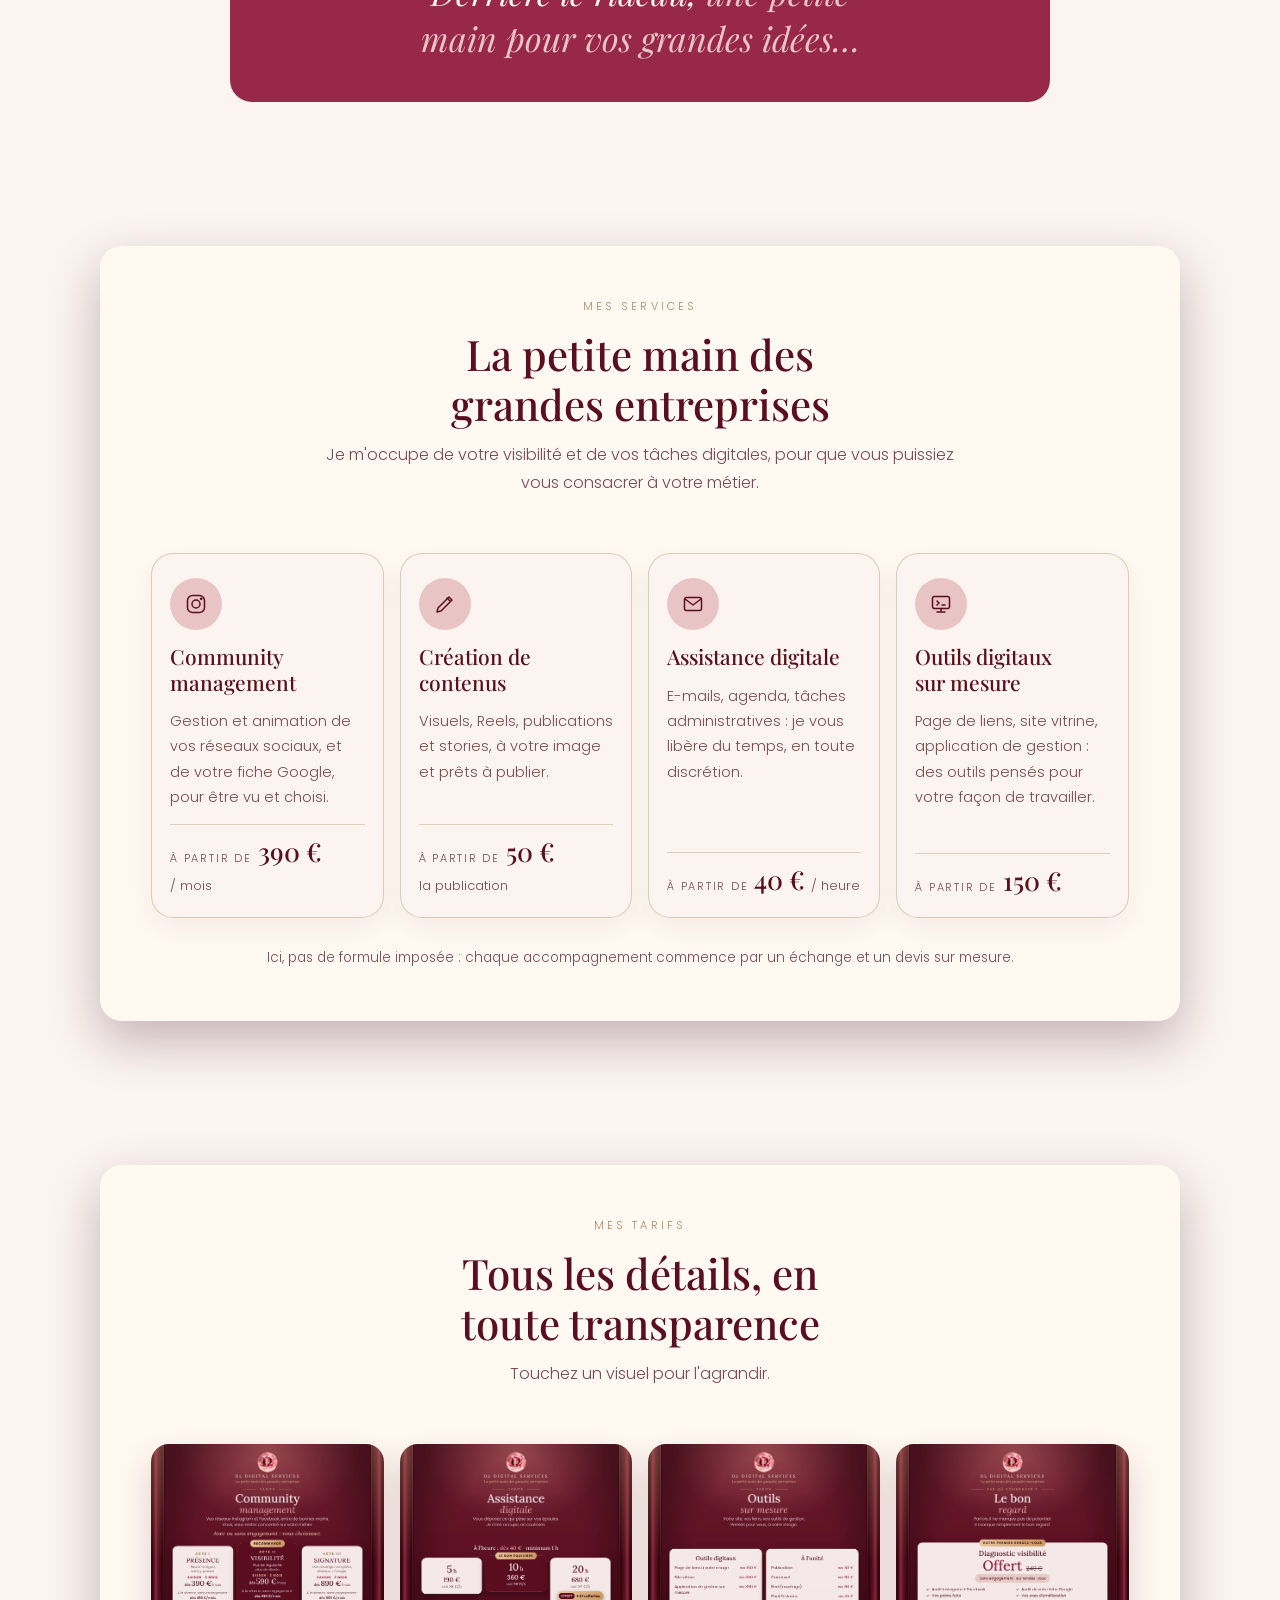
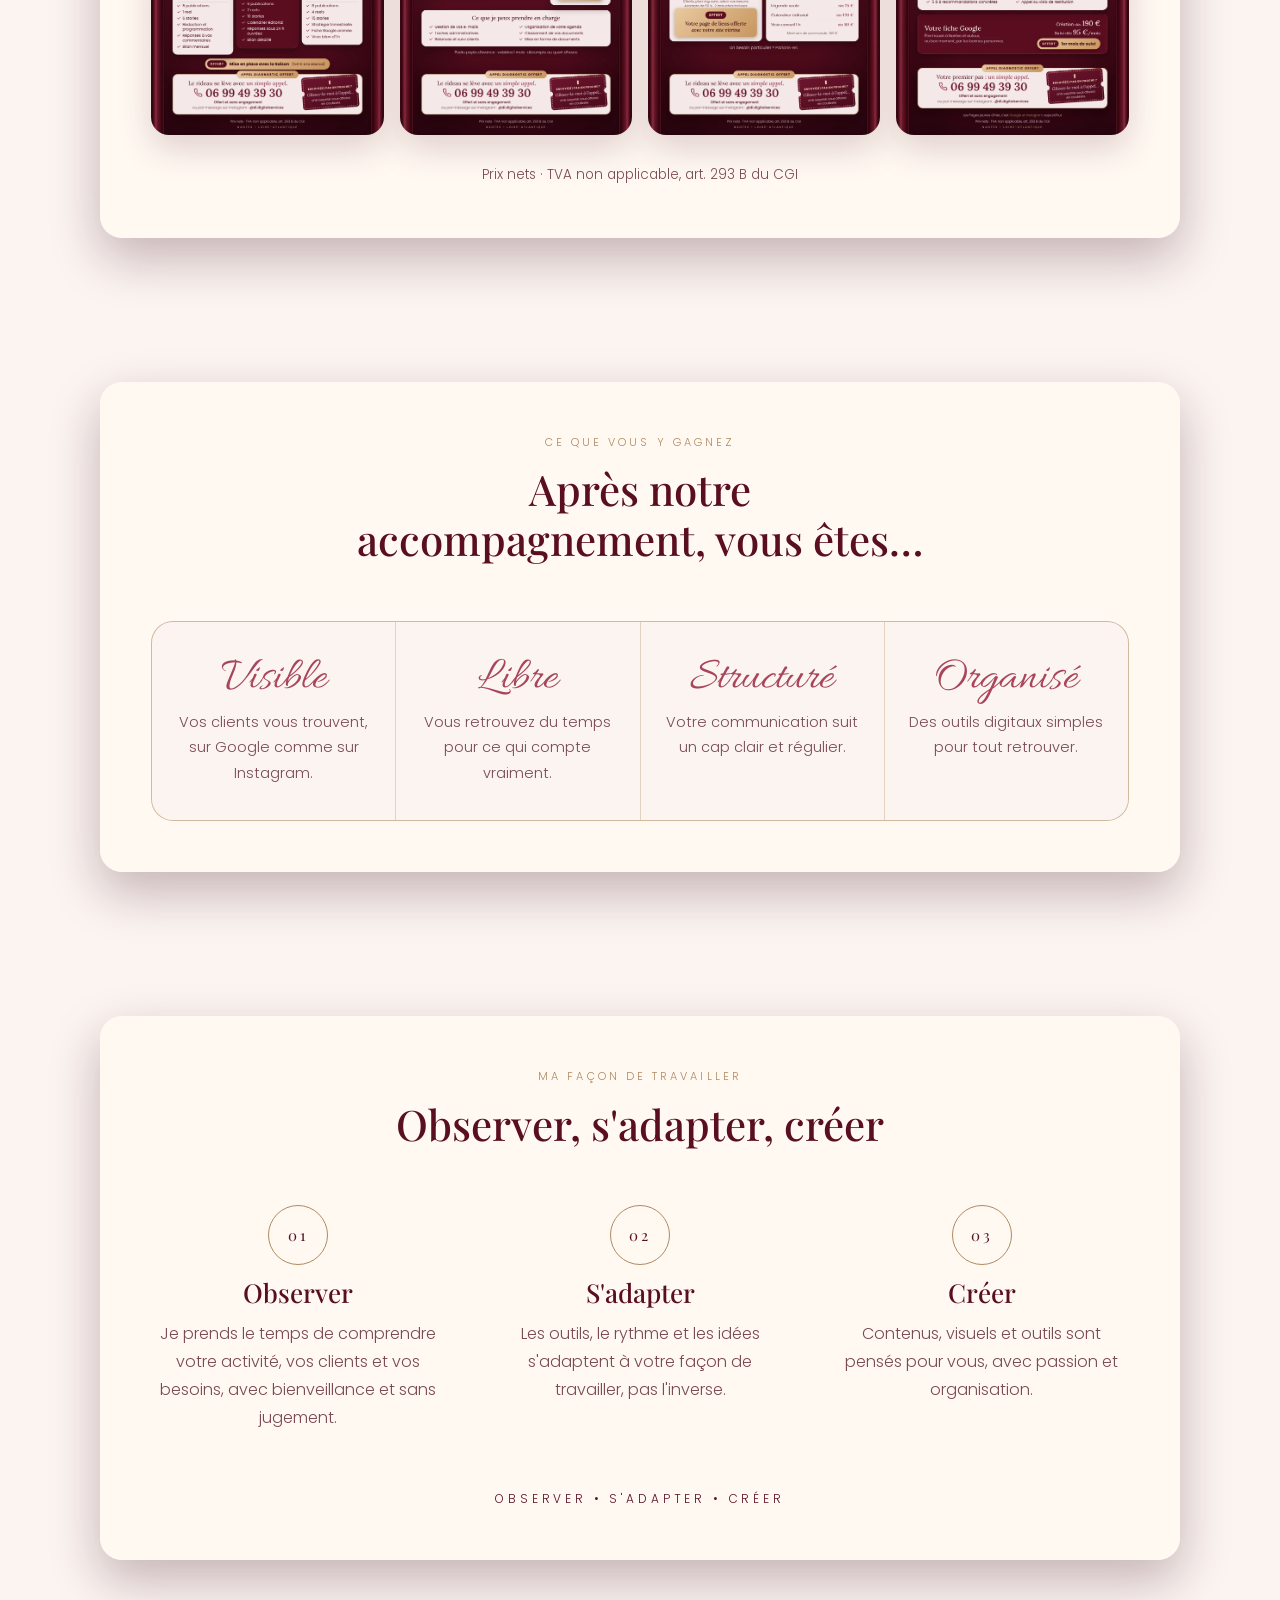
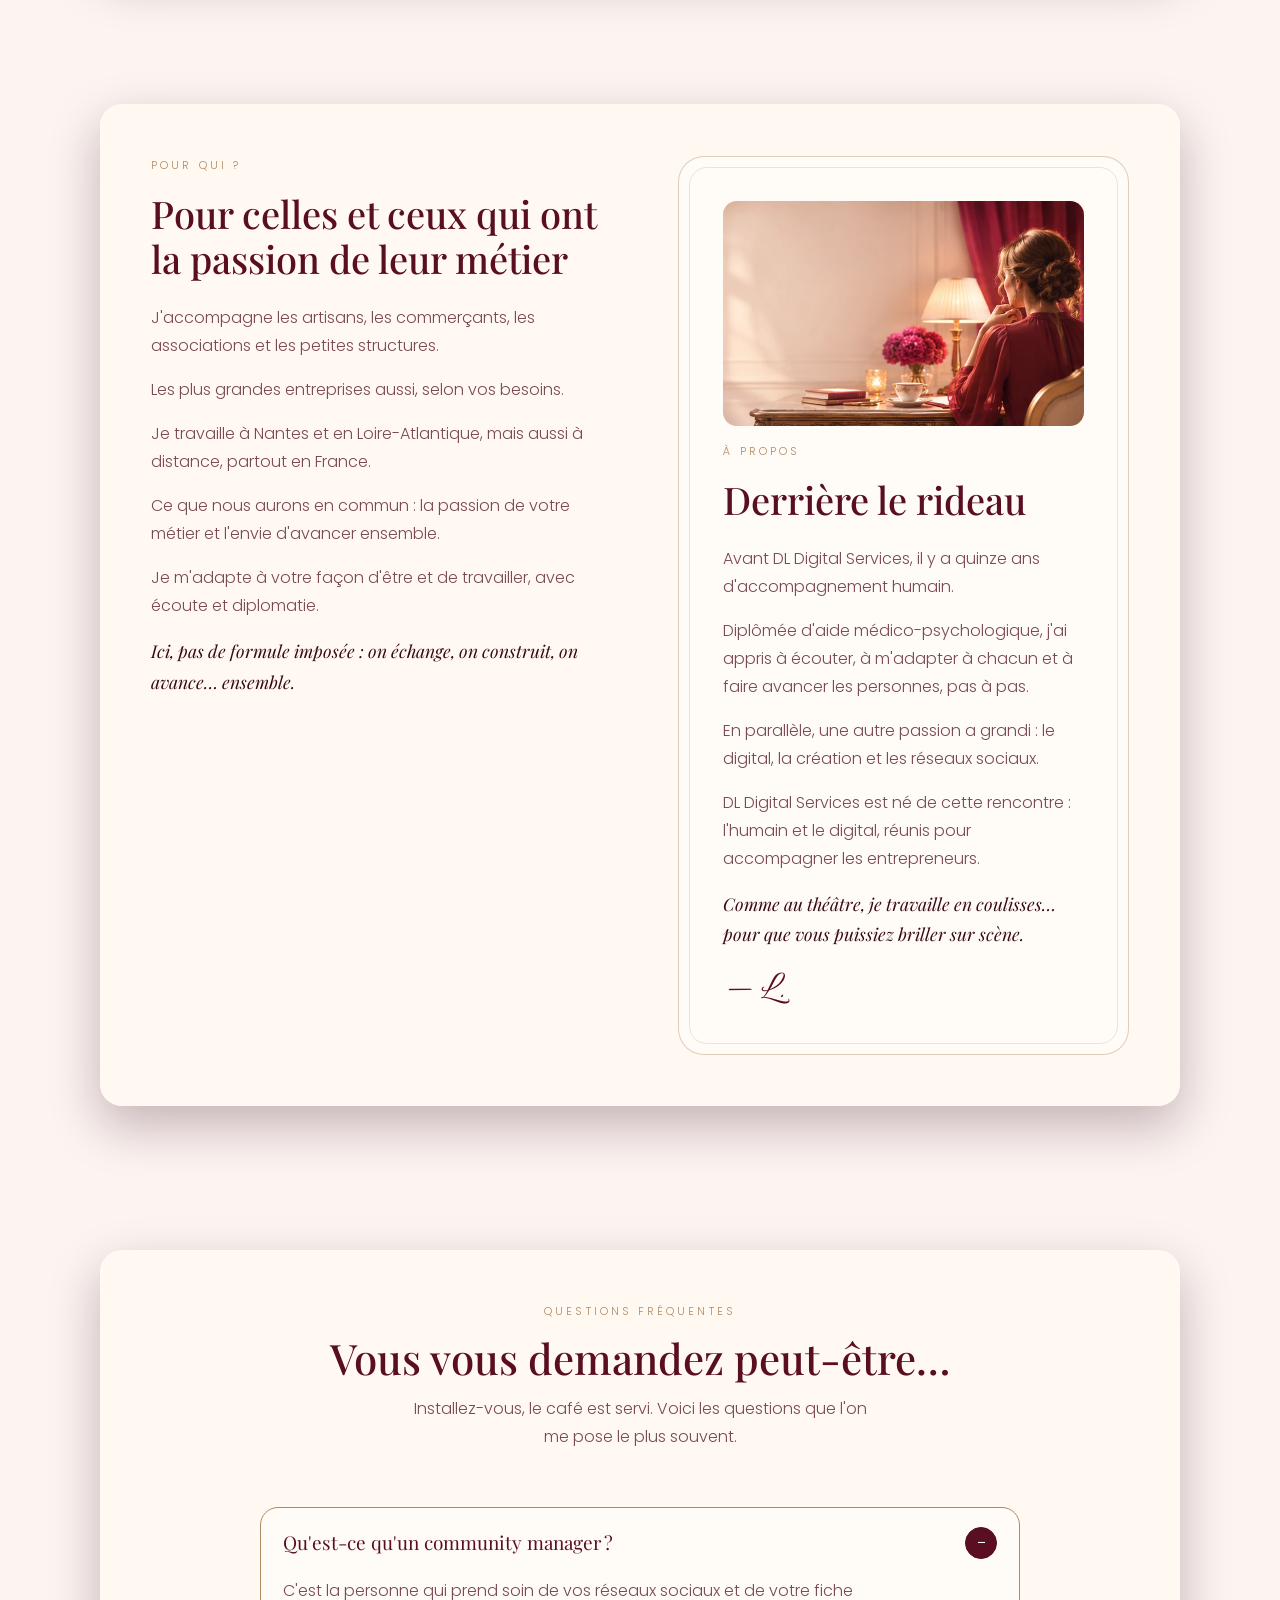
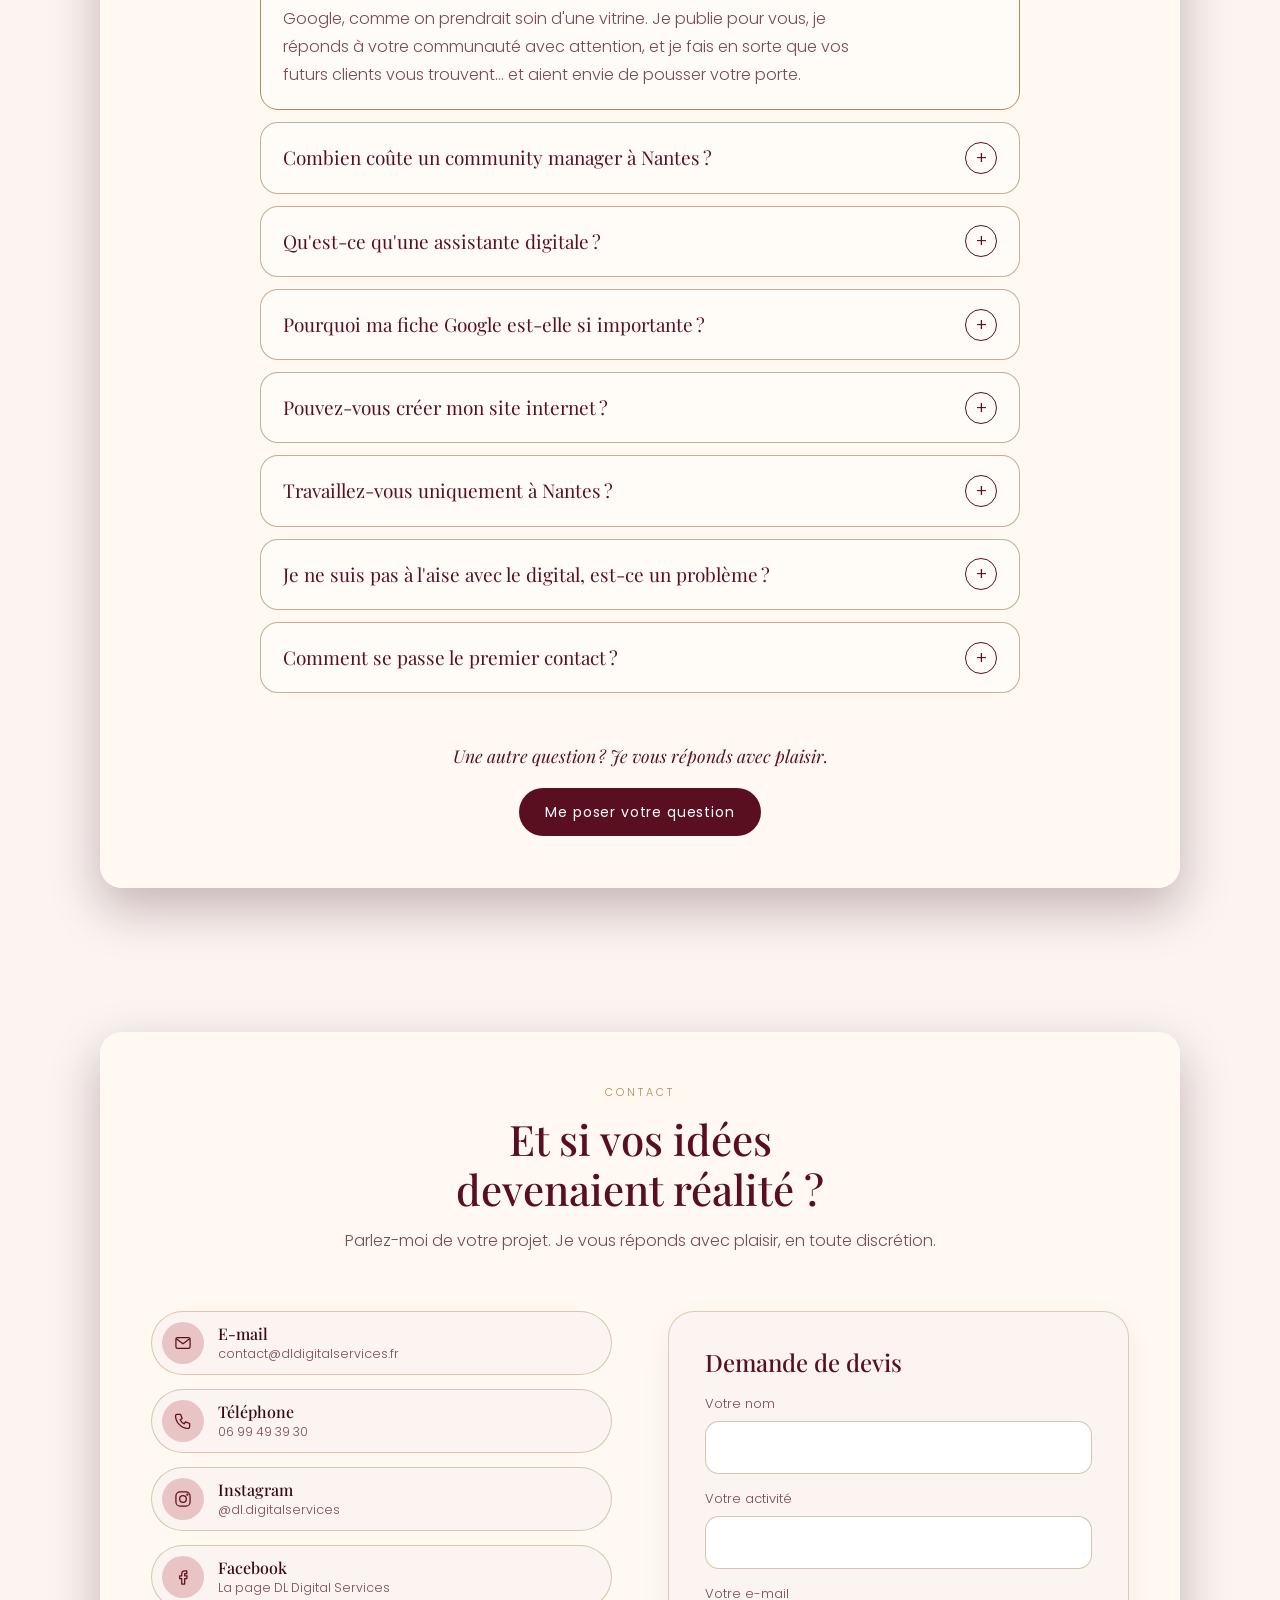
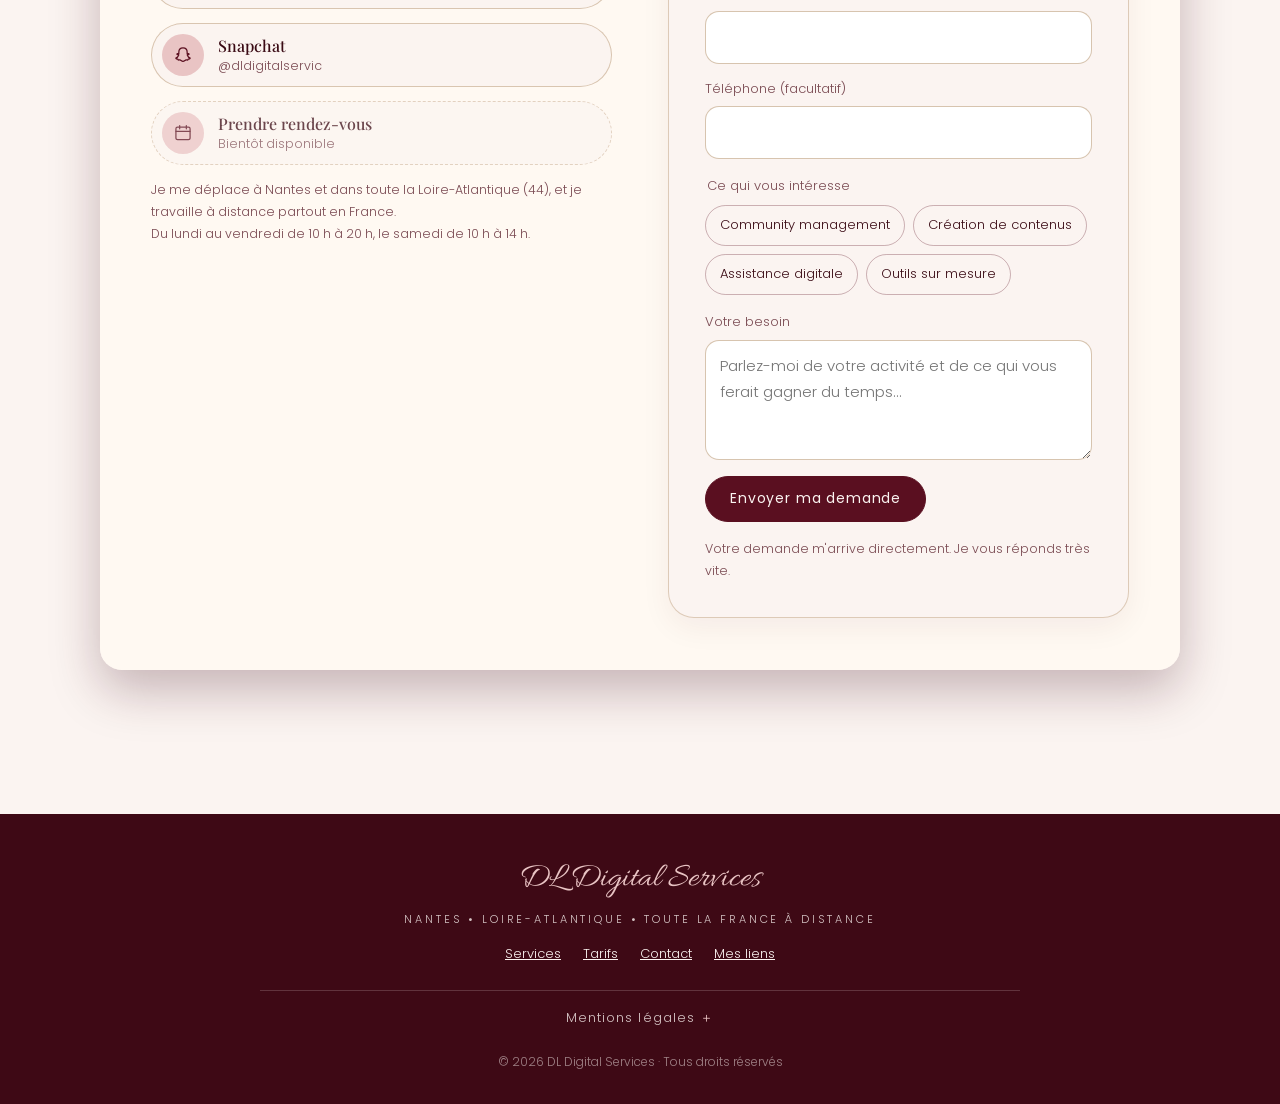
==== commit f7e615a7: "Guirlande plus brillante Co-Authored-By: Claude Opus 5.5 <noreply@anthropic.com> Claude-Session: htt" ====
--- a/index.html
+++ b/index.html
@@ -349,7 +349,7 @@
 .neige-1{background-size:420px 420px;background-image:radial-gradient(circle at 12% 18%,#fff 0 2px,transparent 3px),radial-gradient(circle at 46% 8%,rgba(255,255,255,.85) 0 2.6px,transparent 3.6px),radial-gradient(circle at 78% 34%,#fff 0 1.8px,transparent 2.8px),radial-gradient(circle at 30% 58%,rgba(255,255,255,.8) 0 2.4px,transparent 3.4px),radial-gradient(circle at 62% 72%,#fff 0 2px,transparent 3px),radial-gradient(circle at 90% 88%,rgba(255,255,255,.85) 0 2.6px,transparent 3.6px);animation:neige-a 14s linear infinite}
 .neige-2{opacity:.75;z-index:0;background-size:640px 640px;background-image:radial-gradient(circle at 22% 12%,#fff 0 4px,transparent 5px),radial-gradient(circle at 70% 26%,#fff 0 3px,transparent 4px),radial-gradient(circle at 44% 52%,#fff 0 4px,transparent 5px),radial-gradient(circle at 86% 66%,#fff 0 3px,transparent 4px),radial-gradient(circle at 12% 84%,#fff 0 3.5px,transparent 4.5px);animation:neige-b 22s linear infinite}
 .guirlande{position:fixed;left:0;top:64px;width:100%;height:84px;z-index:0;pointer-events:none}
-.ampoule{animation:ampoule 2.4s ease-in-out infinite}
+.ampoule{animation:ampoule 2.4s ease-in-out infinite;filter:drop-shadow(0 0 5px #FFE2AE) drop-shadow(0 0 12px #FFC98A)}
 main,footer{position:relative;z-index:1}
 main section{padding-block:0 16vh}
 main section>.contenu{background:rgba(255,249,243,.93);-webkit-backdrop-filter:blur(5px);backdrop-filter:blur(5px);border-radius:22px;padding:clamp(28px,4vw,52px);box-shadow:0 20px 50px rgba(60,12,28,.28)}
@@ -411,7 +411,7 @@
 @keyframes scintille{0%,100%{opacity:.25;transform:scale(.85)}50%{opacity:1;transform:scale(1.1)}}
 @keyframes neige-a{from{transform:translate3d(0,0,0)}to{transform:translate3d(30px,420px,0)}}
 @keyframes neige-b{from{transform:translate3d(0,0,0)}to{transform:translate3d(-40px,640px,0)}}
-@keyframes ampoule{0%,100%{opacity:.35}50%{opacity:1}}
+@keyframes ampoule{0%,100%{opacity:.45}50%{opacity:1}}
 @media (max-width:760px){
   main section{padding-block:0 10vh}
   .slogan{padding-bottom:10vh}
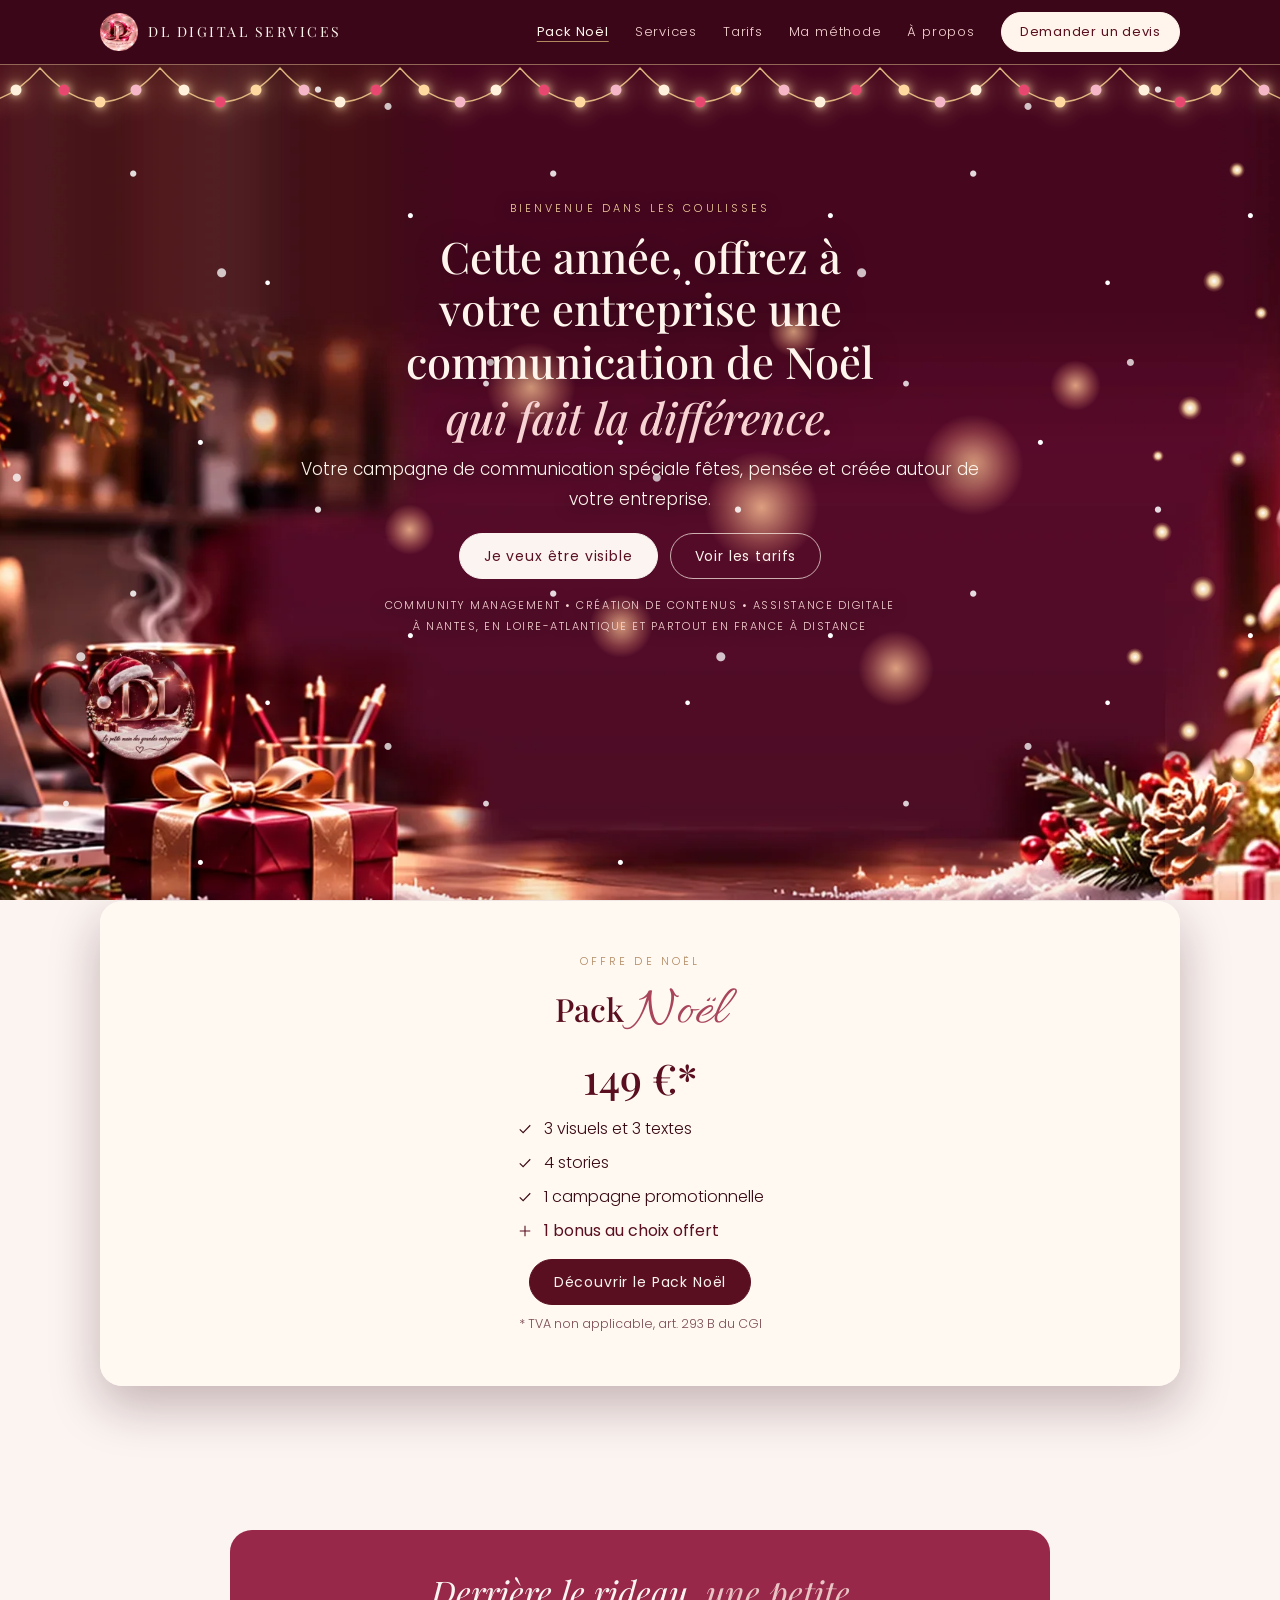
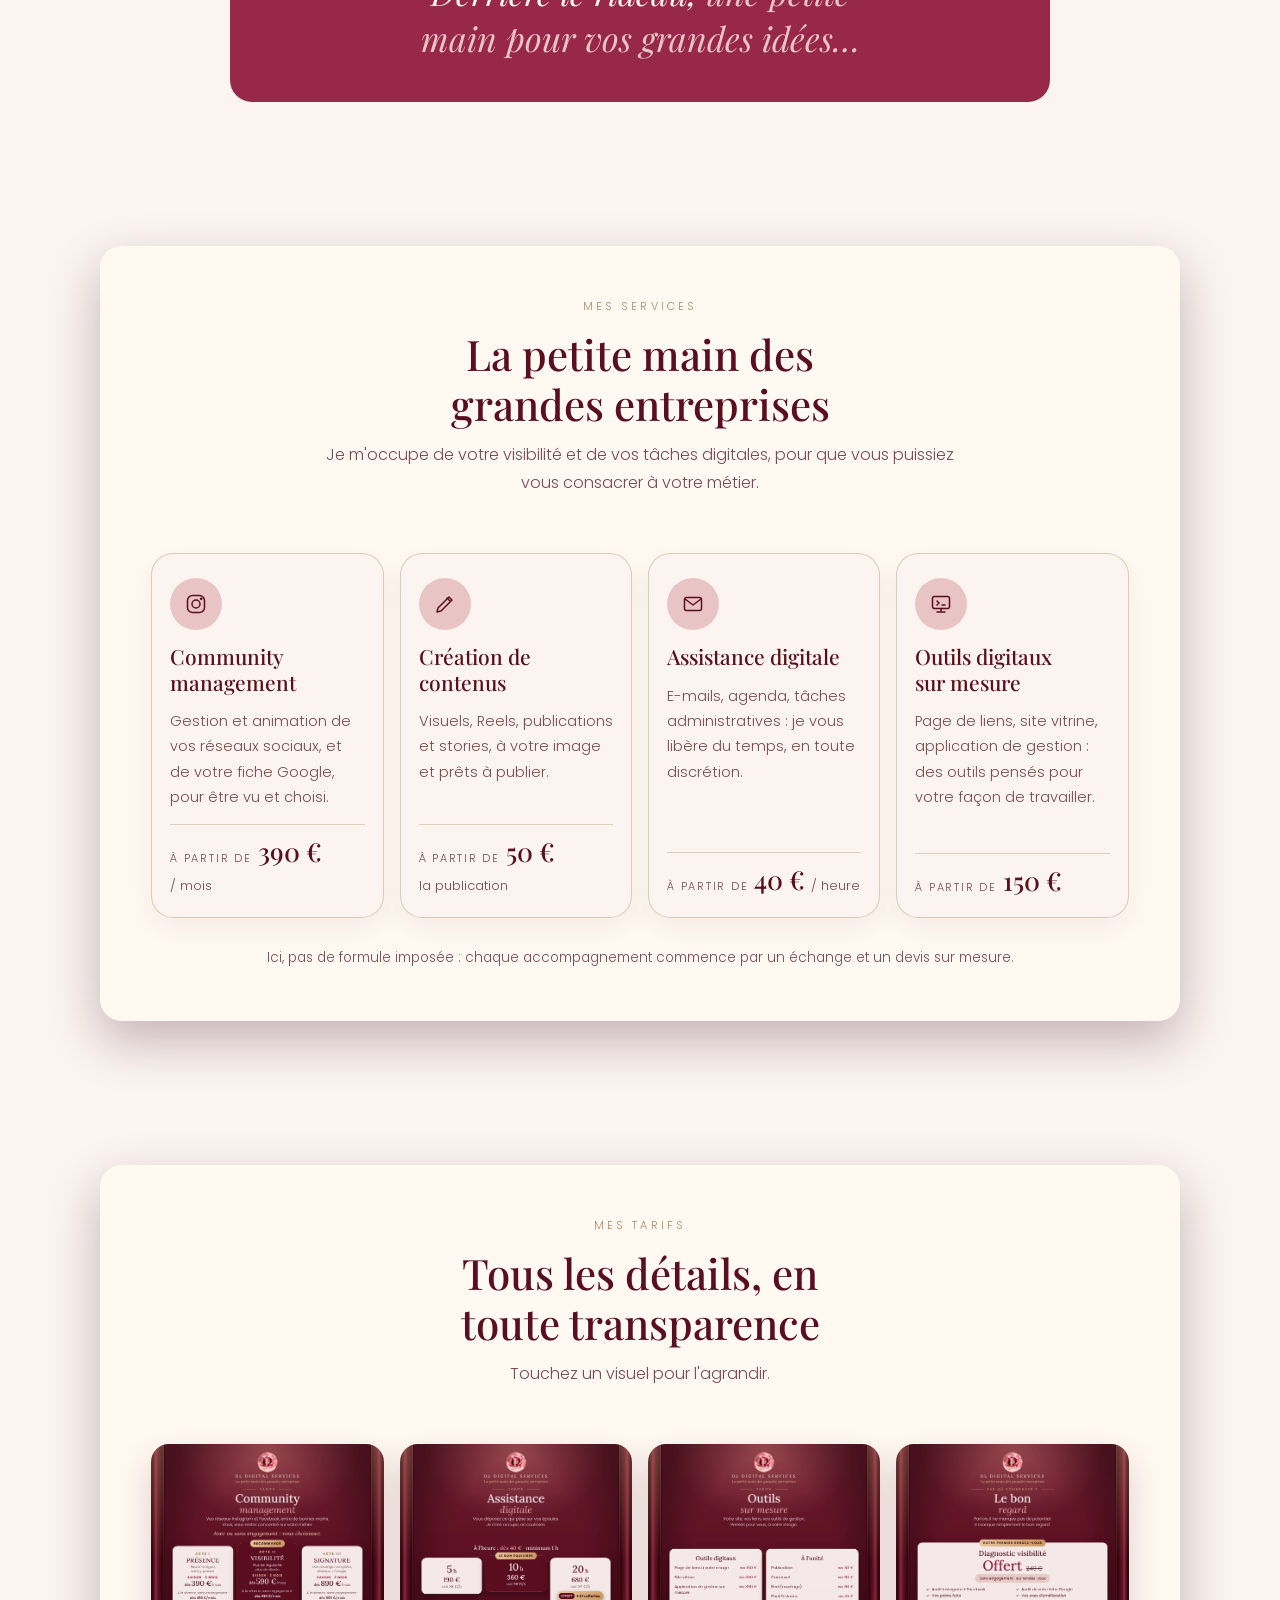
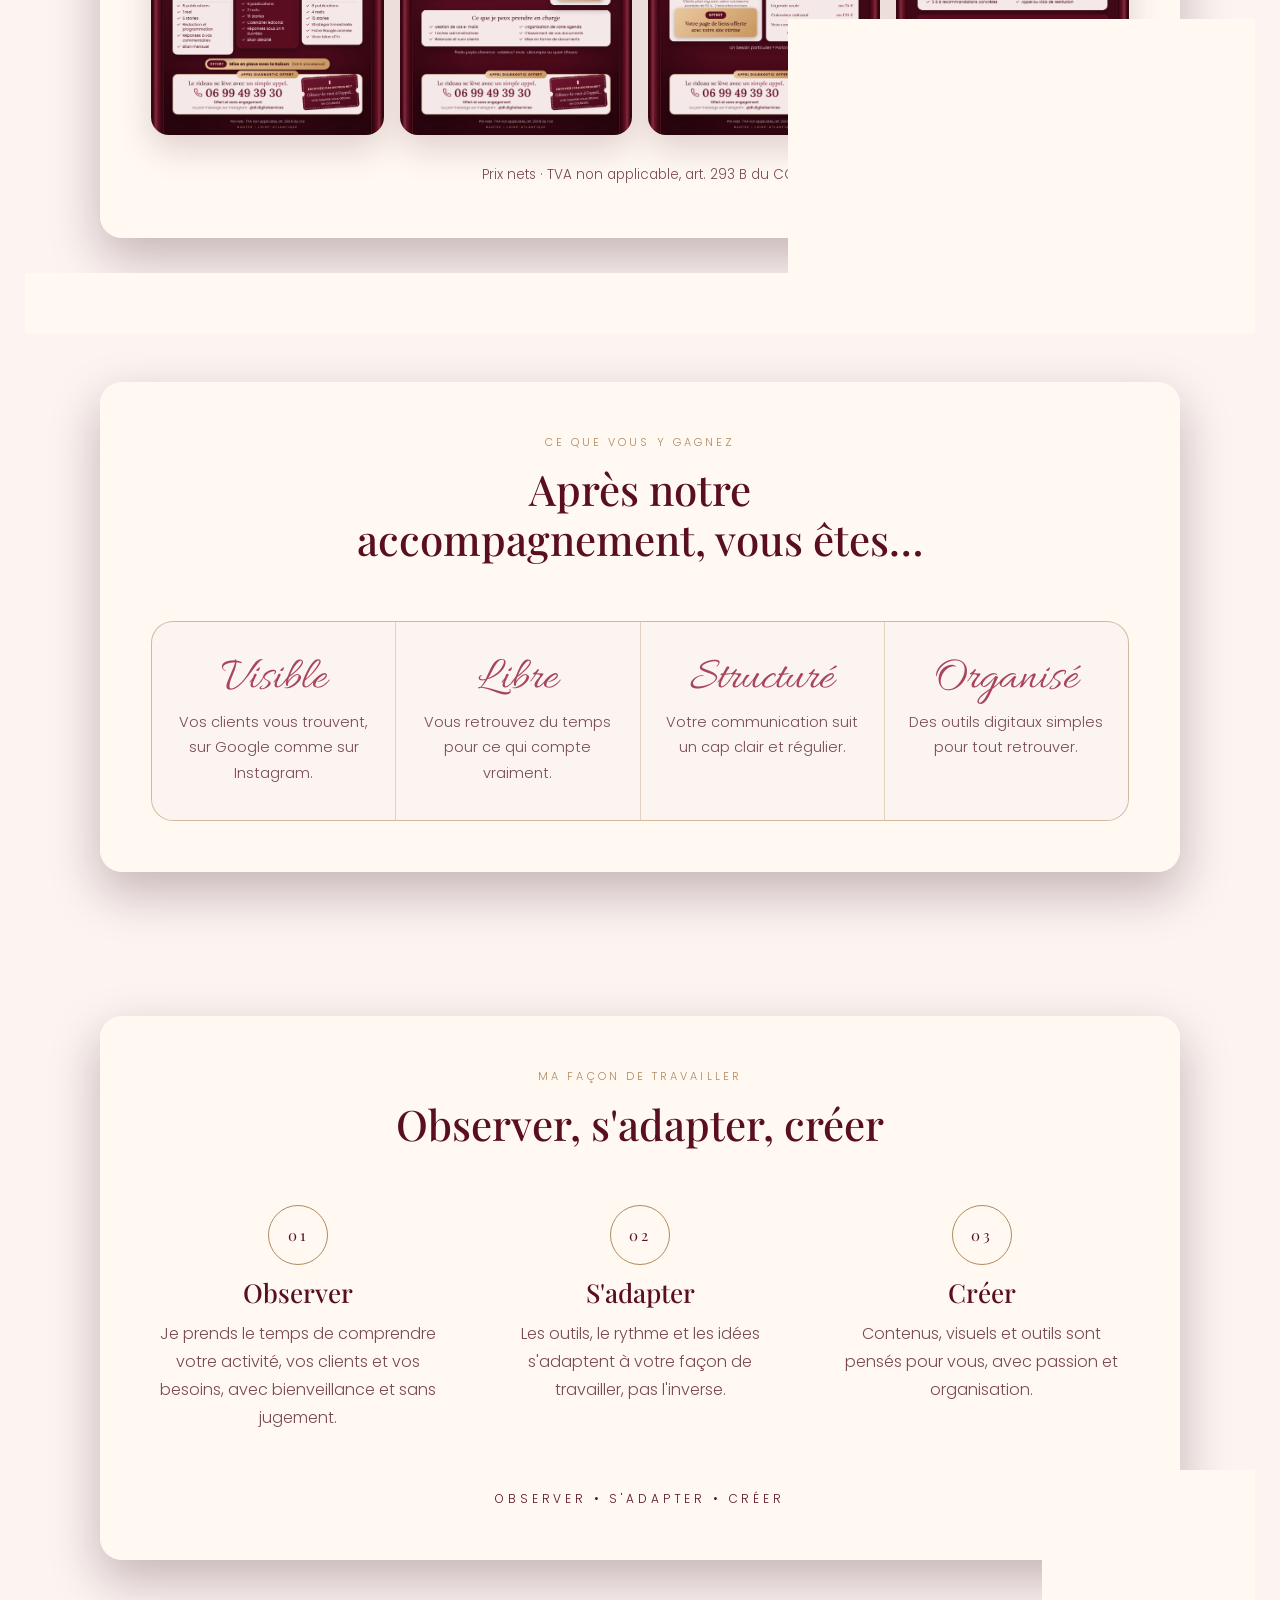
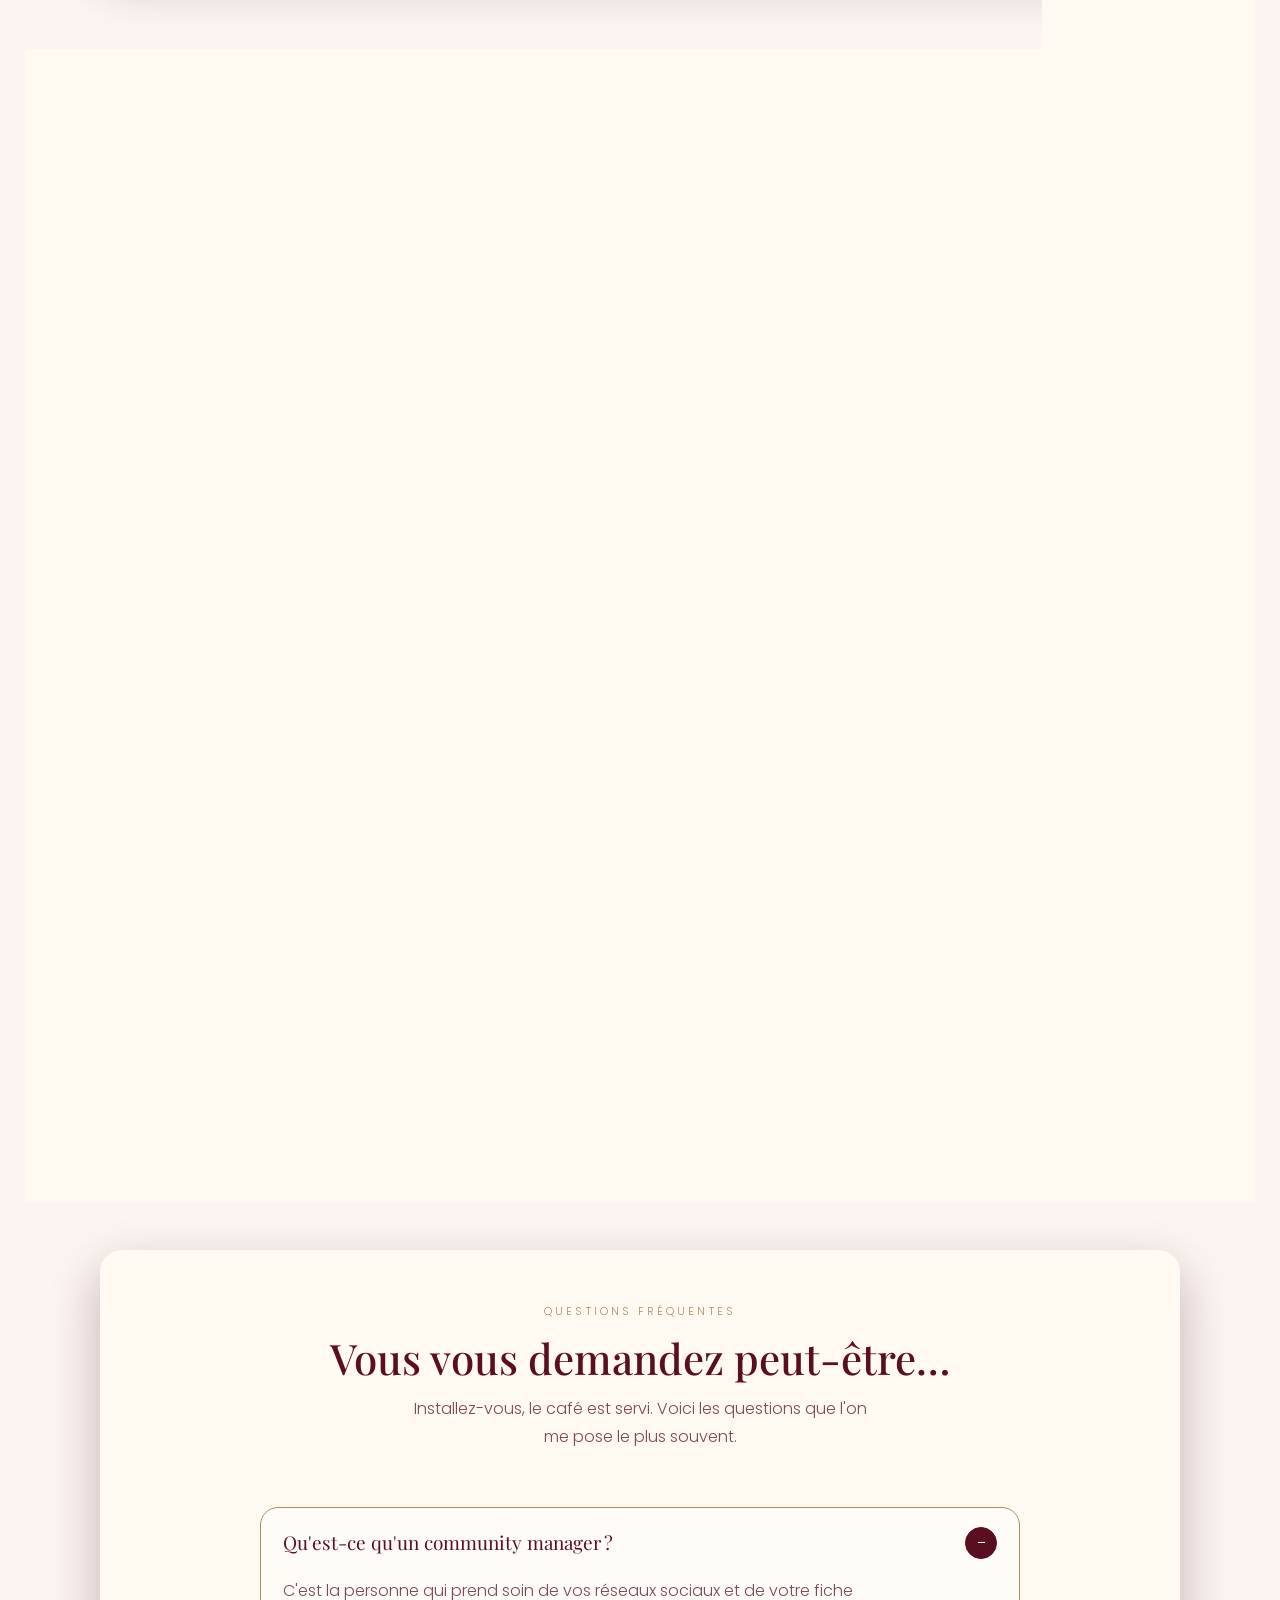
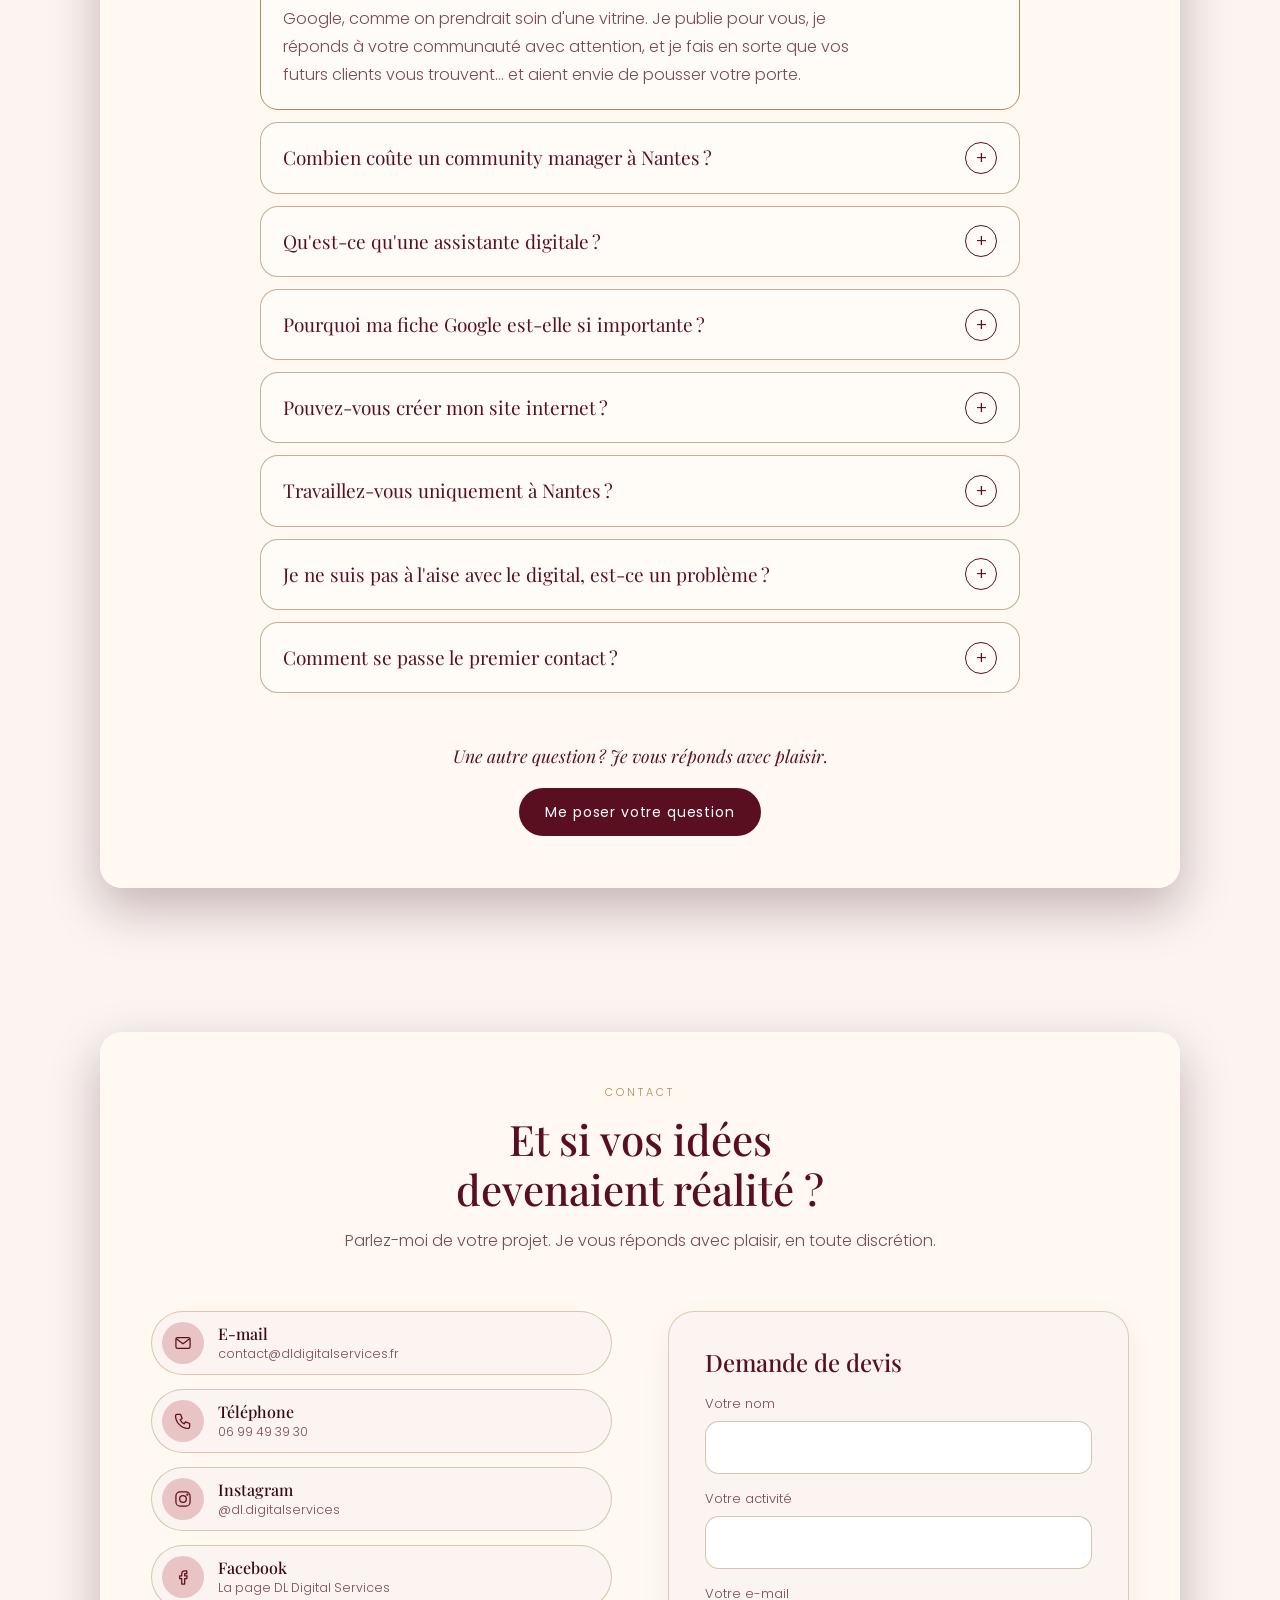
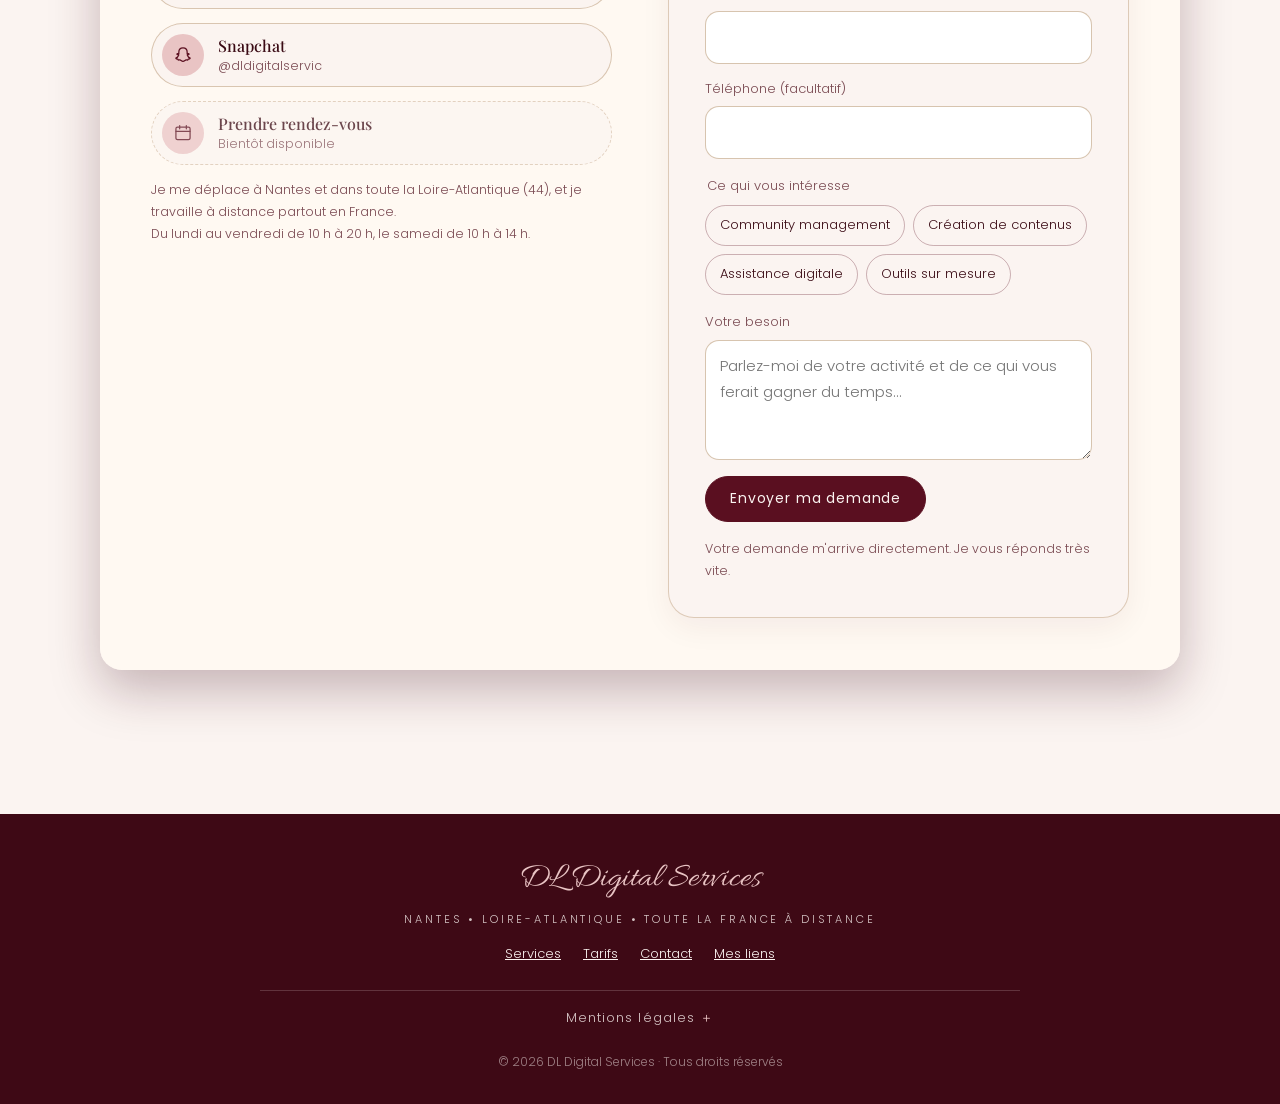
==== commit 97350fe1: "Fond vertical : bureau, tasse, cadeaux et sapin visibles sur téléphone Co-Authored-By: Claude Opus 5" ====
--- a/index.html
+++ b/index.html
@@ -343,6 +343,7 @@
 .menu .bouton:hover{background:#F7D3D3}
 .menu a[href*=pack-noel]{color:#FFF5EC!important}
 .fond{position:fixed;inset:0;z-index:0;overflow:hidden;background:#3A0618 url(images/noel-fond-site.webp) center bottom/cover no-repeat}
+@media (max-aspect-ratio:1/1){.fond{background-image:url(images/noel-fond-tel.webp)}.lueur{display:none}}
 .lueur{position:absolute;border-radius:50%;background:radial-gradient(circle,rgba(255,196,150,.8) 0%,rgba(255,170,130,.28) 45%,transparent 70%);animation:scintille 5s ease-in-out infinite}
 .etincelle{background:radial-gradient(circle,#fff 0%,rgba(255,226,170,.9) 30%,rgba(255,200,130,.25) 55%,transparent 72%);animation-duration:2.8s}
 .neige{position:fixed;left:-60px;right:-60px;bottom:0;height:calc(100vh + 700px);z-index:15;pointer-events:none;background-repeat:repeat;will-change:transform}
@@ -400,14 +401,21 @@
 footer{background:var(--bordeaux-ombre)}
 
 /* Le lever de rideau d'arrivée */
-.intro{position:fixed;left:0;right:0;top:0;bottom:0;z-index:50;overflow:hidden;pointer-events:none;background:#3A0618;animation:fin-intro .7s ease 3.8s both}
-.i-ferme,.i-ouvert{position:absolute;inset:0;background-size:cover;background-position:center}
-.i-ferme{background-image:url(images/noel-rideau-ferme.webp);animation:ferme 2.1s ease-in-out both}
-.i-ouvert{background-image:url(images/noel-rideau-ouvert.webp);transform-origin:50.5% 64%;opacity:0;animation:ouvert 3.3s cubic-bezier(.55,0,.4,1) 1.3s both}
-body.attente .intro,body.attente .i-ferme,body.attente .i-ouvert{animation-play-state:paused}
-@keyframes ferme{0%{opacity:1;transform:scale(1)}65%{opacity:1}100%{opacity:0;transform:scale(1.06)}}
-@keyframes ouvert{0%{opacity:0;transform:scale(1.02)}26%{opacity:1;transform:scale(1.04)}100%{opacity:1;transform:scale(5.5)}}
-@keyframes fin-intro{to{opacity:0;visibility:hidden}}
+.intro{position:fixed;inset:0;z-index:50;overflow:hidden;pointer-events:none;animation:fin-intro .1s linear 3.7s both}
+.lumiere{position:absolute;left:50%;top:0;bottom:0;width:70vw;margin-left:-35vw;background:radial-gradient(ellipse 50% 70% at 50% 50%,rgba(255,226,180,.95),rgba(255,190,140,.35) 55%,transparent 75%);transform:scaleX(.02);opacity:.9;animation:lumiere 3s cubic-bezier(.65,0,.25,1) .5s both}
+.cote{position:absolute;top:0;bottom:0;width:50.1%;filter:drop-shadow(0 0 24px rgba(30,2,14,.7))}
+.cote-g{left:0;animation:sort-g .8s cubic-bezier(.6,0,.9,.4) 2.85s both}
+.cote-d{right:0;animation:sort-d .8s cubic-bezier(.6,0,.9,.4) 2.85s both}
+.pli{position:absolute;top:0;bottom:0;width:calc(100% / 7 + 1px);left:calc(var(--i) * 100% / 7);background:#7E0E2F url(images/noel-rideau-plein.webp) no-repeat;background-size:1400% 100%;background-position:calc(var(--p) * 100% / 13) 0;transform-origin:0 50%;will-change:transform;animation:plisser 2.3s cubic-bezier(.65,0,.25,1) .6s both}
+.cote-d .pli{transform-origin:100% 50%}
+.pli::after{content:"";position:absolute;inset:0;background:linear-gradient(90deg,rgba(30,2,14,.75),rgba(255,160,170,.14) 50%,rgba(30,2,14,.75));opacity:0;animation:relief 2.3s ease-in .6s both}
+body.attente .intro,body.attente .lumiere,body.attente .cote,body.attente .pli,body.attente .pli::after{animation-play-state:paused}
+@keyframes plisser{to{transform:translate3d(var(--fin),0,0) scaleX(.2)}}
+@keyframes relief{to{opacity:1}}
+@keyframes lumiere{to{transform:scaleX(1.5);opacity:0}}
+@keyframes sort-g{to{transform:translate3d(-30vw,0,0)}}
+@keyframes sort-d{to{transform:translate3d(30vw,0,0)}}
+@keyframes fin-intro{to{visibility:hidden}}
 @keyframes scintille{0%,100%{opacity:.25;transform:scale(.85)}50%{opacity:1;transform:scale(1.1)}}
 @keyframes neige-a{from{transform:translate3d(0,0,0)}to{transform:translate3d(30px,420px,0)}}
 @keyframes neige-b{from{transform:translate3d(0,0,0)}to{transform:translate3d(-40px,640px,0)}}
@@ -415,7 +423,6 @@
 @media (max-width:760px){
   main section{padding-block:0 10vh}
   .slogan{padding-bottom:10vh}
-  .fond{background-position:100% bottom}
   section.accueil{background:linear-gradient(180deg,rgba(58,6,24,.72),rgba(58,6,24,.55) 70%,rgba(58,6,24,0))}
   .lueur{display:none}
   section.accueil{align-items:flex-start;padding:48px 16px 40vh!important}
@@ -525,12 +532,12 @@
   <!-- Accueil de Noël. Après les fêtes : supprimer ce bloc et réactiver l'accueil habituel juste en dessous. -->
   <div class="fond" aria-hidden="true"><div class="lueur" style="left:38%;top:38%;width:7vw;height:7vw;animation-delay:-0.0s"></div><div class="lueur" style="left:55%;top:50%;width:9vw;height:9vw;animation-delay:-0.8s"></div><div class="lueur" style="left:72%;top:46%;width:8vw;height:8vw;animation-delay:-1.6s"></div><div class="lueur" style="left:46%;top:66%;width:5vw;height:5vw;animation-delay:-2.4s"></div><div class="lueur" style="left:67%;top:70%;width:6vw;height:6vw;animation-delay:-3.2s"></div><div class="lueur" style="left:60%;top:34%;width:4vw;height:4vw;animation-delay:-4.0s"></div><div class="lueur" style="left:82%;top:40%;width:4vw;height:4vw;animation-delay:-4.8s"></div><div class="lueur" style="left:30%;top:56%;width:4vw;height:4vw;animation-delay:-5.6s"></div><div class="lueur etincelle" style="left:96%;top:18%;width:16px;height:16px;animation-delay:-0.00s"></div><div class="lueur etincelle" style="left:94%;top:30%;width:22px;height:22px;animation-delay:-0.53s"></div><div class="lueur etincelle" style="left:98%;top:34%;width:14px;height:14px;animation-delay:-1.06s"></div><div class="lueur etincelle" style="left:92%;top:44%;width:24px;height:24px;animation-delay:-1.59s"></div><div class="lueur etincelle" style="left:96%;top:50%;width:18px;height:18px;animation-delay:-2.12s"></div><div class="lueur etincelle" style="left:90%;top:58%;width:20px;height:20px;animation-delay:-2.65s"></div><div class="lueur etincelle" style="left:93%;top:64%;width:26px;height:26px;animation-delay:-3.18s"></div><div class="lueur etincelle" style="left:97%;top:68%;width:16px;height:16px;animation-delay:-3.71s"></div><div class="lueur etincelle" style="left:88%;top:72%;width:18px;height:18px;animation-delay:-4.24s"></div><div class="lueur etincelle" style="left:92%;top:80%;width:22px;height:22px;animation-delay:-4.77s"></div><div class="lueur etincelle" style="left:96%;top:84%;width:18px;height:18px;animation-delay:-5.30s"></div><div class="lueur etincelle" style="left:98%;top:56%;width:18px;height:18px;animation-delay:-5.83s"></div><div class="lueur etincelle" style="left:90%;top:50%;width:12px;height:12px;animation-delay:-6.36s"></div><div class="lueur etincelle" style="left:95%;top:74%;width:14px;height:14px;animation-delay:-6.89s"></div></div>
 <svg class="guirlande" viewBox="0 0 1440 84" preserveAspectRatio="xMidYMin slice" aria-hidden="true"><path d="M0 4 Q60 72 120 4 Q180 72 240 4 Q300 72 360 4 Q420 72 480 4 Q540 72 600 4 Q660 72 720 4 Q780 72 840 4 Q900 72 960 4 Q1020 72 1080 4 Q1140 72 1200 4 Q1260 72 1320 4 Q1380 72 1440 4" fill="none" stroke="#D9B27C" stroke-width="1.4"></path><circle class="ampoule" cx="24" cy="26" r="5.5" fill="#FFD9A0" style="animation-delay:-0.00s"></circle><circle class="ampoule" cx="60" cy="38" r="5.5" fill="#F5B7C8" style="animation-delay:-0.37s"></circle><circle class="ampoule" cx="96" cy="26" r="5.5" fill="#FFF1DC" style="animation-delay:-0.74s"></circle><circle class="ampoule" cx="144" cy="26" r="5.5" fill="#E8486F" style="animation-delay:-1.11s"></circle><circle class="ampoule" cx="180" cy="38" r="5.5" fill="#FFD9A0" style="animation-delay:-1.48s"></circle><circle class="ampoule" cx="216" cy="26" r="5.5" fill="#F5B7C8" style="animation-delay:-1.85s"></circle><circle class="ampoule" cx="264" cy="26" r="5.5" fill="#FFF1DC" style="animation-delay:-2.22s"></circle><circle class="ampoule" cx="300" cy="38" r="5.5" fill="#E8486F" style="animation-delay:-0.19s"></circle><circle class="ampoule" cx="336" cy="26" r="5.5" fill="#FFD9A0" style="animation-delay:-0.56s"></circle><circle class="ampoule" cx="384" cy="26" r="5.5" fill="#F5B7C8" style="animation-delay:-0.93s"></circle><circle class="ampoule" cx="420" cy="38" r="5.5" fill="#FFF1DC" style="animation-delay:-1.30s"></circle><circle class="ampoule" cx="456" cy="26" r="5.5" fill="#E8486F" style="animation-delay:-1.67s"></circle><circle class="ampoule" cx="504" cy="26" r="5.5" fill="#FFD9A0" style="animation-delay:-2.04s"></circle><circle class="ampoule" cx="540" cy="38" r="5.5" fill="#F5B7C8" style="animation-delay:-0.01s"></circle><circle class="ampoule" cx="576" cy="26" r="5.5" fill="#FFF1DC" style="animation-delay:-0.38s"></circle><circle class="ampoule" cx="624" cy="26" r="5.5" fill="#E8486F" style="animation-delay:-0.75s"></circle><circle class="ampoule" cx="660" cy="38" r="5.5" fill="#FFD9A0" style="animation-delay:-1.12s"></circle><circle class="ampoule" cx="696" cy="26" r="5.5" fill="#F5B7C8" style="animation-delay:-1.49s"></circle><circle class="ampoule" cx="744" cy="26" r="5.5" fill="#FFF1DC" style="animation-delay:-1.86s"></circle><circle class="ampoule" cx="780" cy="38" r="5.5" fill="#E8486F" style="animation-delay:-2.23s"></circle><circle class="ampoule" cx="816" cy="26" r="5.5" fill="#FFD9A0" style="animation-delay:-0.20s"></circle><circle class="ampoule" cx="864" cy="26" r="5.5" fill="#F5B7C8" style="animation-delay:-0.57s"></circle><circle class="ampoule" cx="900" cy="38" r="5.5" fill="#FFF1DC" style="animation-delay:-0.94s"></circle><circle class="ampoule" cx="936" cy="26" r="5.5" fill="#E8486F" style="animation-delay:-1.31s"></circle><circle class="ampoule" cx="984" cy="26" r="5.5" fill="#FFD9A0" style="animation-delay:-1.68s"></circle><circle class="ampoule" cx="1020" cy="38" r="5.5" fill="#F5B7C8" style="animation-delay:-2.05s"></circle><circle class="ampoule" cx="1056" cy="26" r="5.5" fill="#FFF1DC" style="animation-delay:-0.02s"></circle><circle class="ampoule" cx="1104" cy="26" r="5.5" fill="#E8486F" style="animation-delay:-0.39s"></circle><circle class="ampoule" cx="1140" cy="38" r="5.5" fill="#FFD9A0" style="animation-delay:-0.76s"></circle><circle class="ampoule" cx="1176" cy="26" r="5.5" fill="#F5B7C8" style="animation-delay:-1.13s"></circle><circle class="ampoule" cx="1224" cy="26" r="5.5" fill="#FFF1DC" style="animation-delay:-1.50s"></circle><circle class="ampoule" cx="1260" cy="38" r="5.5" fill="#E8486F" style="animation-delay:-1.87s"></circle><circle class="ampoule" cx="1296" cy="26" r="5.5" fill="#FFD9A0" style="animation-delay:-2.24s"></circle><circle class="ampoule" cx="1344" cy="26" r="5.5" fill="#F5B7C8" style="animation-delay:-0.21s"></circle><circle class="ampoule" cx="1380" cy="38" r="5.5" fill="#FFF1DC" style="animation-delay:-0.58s"></circle><circle class="ampoule" cx="1416" cy="26" r="5.5" fill="#E8486F" style="animation-delay:-0.95s"></circle></svg><div class="neige neige-2" aria-hidden="true"></div><div class="neige neige-1" aria-hidden="true"></div>
-<div class="intro" aria-hidden="true"><div class="i-ferme"></div><div class="i-ouvert"></div></div>
+<div class="intro" aria-hidden="true"><div class="lumiere"></div><div class="cote cote-g"><div class="pli" style="--i:0;--p:0;--fin:calc(-0 * 40vw / 7)"></div><div class="pli" style="--i:1;--p:1;--fin:calc(-1 * 40vw / 7)"></div><div class="pli" style="--i:2;--p:2;--fin:calc(-2 * 40vw / 7)"></div><div class="pli" style="--i:3;--p:3;--fin:calc(-3 * 40vw / 7)"></div><div class="pli" style="--i:4;--p:4;--fin:calc(-4 * 40vw / 7)"></div><div class="pli" style="--i:5;--p:5;--fin:calc(-5 * 40vw / 7)"></div><div class="pli" style="--i:6;--p:6;--fin:calc(-6 * 40vw / 7)"></div></div><div class="cote cote-d"><div class="pli" style="--i:0;--p:7;--fin:calc(6 * 40vw / 7)"></div><div class="pli" style="--i:1;--p:8;--fin:calc(5 * 40vw / 7)"></div><div class="pli" style="--i:2;--p:9;--fin:calc(4 * 40vw / 7)"></div><div class="pli" style="--i:3;--p:10;--fin:calc(3 * 40vw / 7)"></div><div class="pli" style="--i:4;--p:11;--fin:calc(2 * 40vw / 7)"></div><div class="pli" style="--i:5;--p:12;--fin:calc(1 * 40vw / 7)"></div><div class="pli" style="--i:6;--p:13;--fin:calc(0 * 40vw / 7)"></div></div></div>
   <script>
     (function(){
       document.body.classList.add('attente');
       var n=0,go=function(){document.body.classList.remove('attente');};
-      ['images/noel-rideau-ferme.webp','images/noel-rideau-ouvert.webp'].forEach(function(u){var i=new Image();i.onload=i.onerror=function(){if(++n===2)go();};i.src=u;});
+      ['images/noel-rideau-plein.webp'].forEach(function(u){var i=new Image();i.onload=i.onerror=function(){go();};i.src=u;});
       setTimeout(go,2500);
     })();
   </script>
